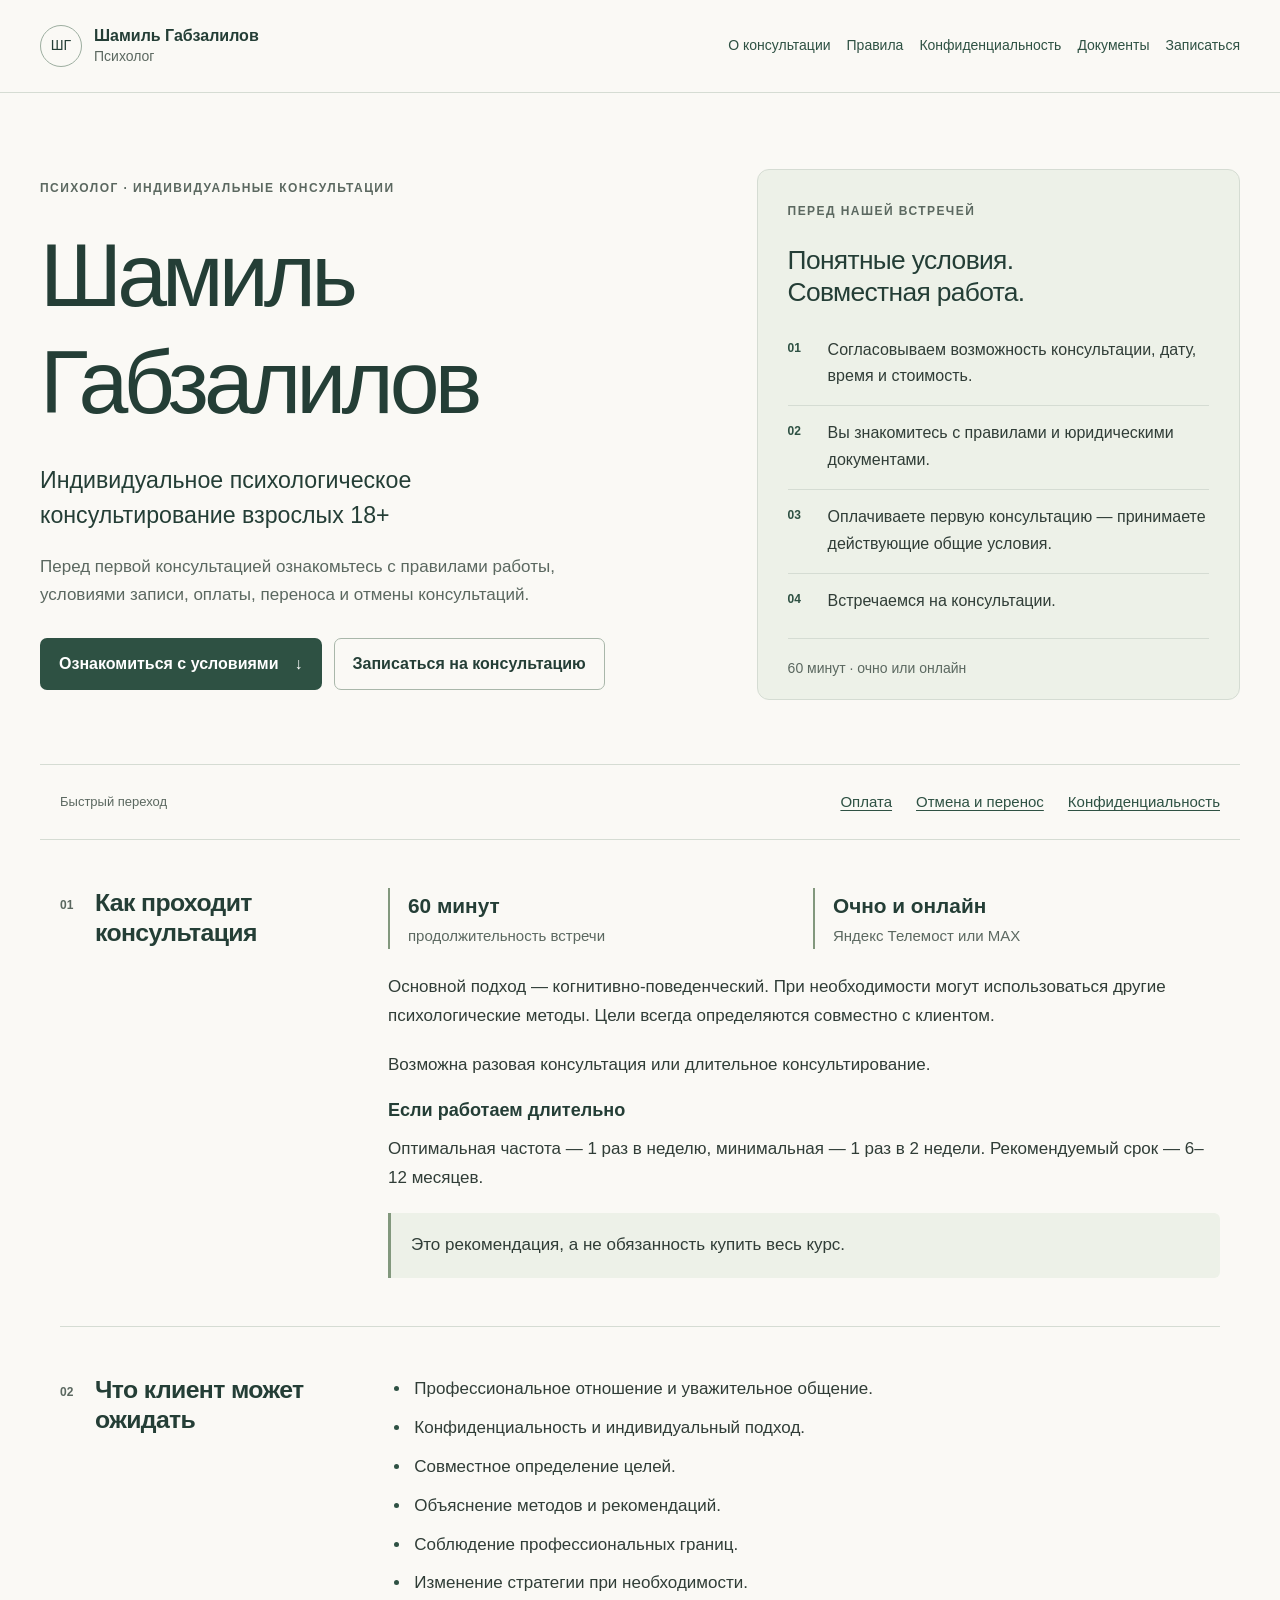
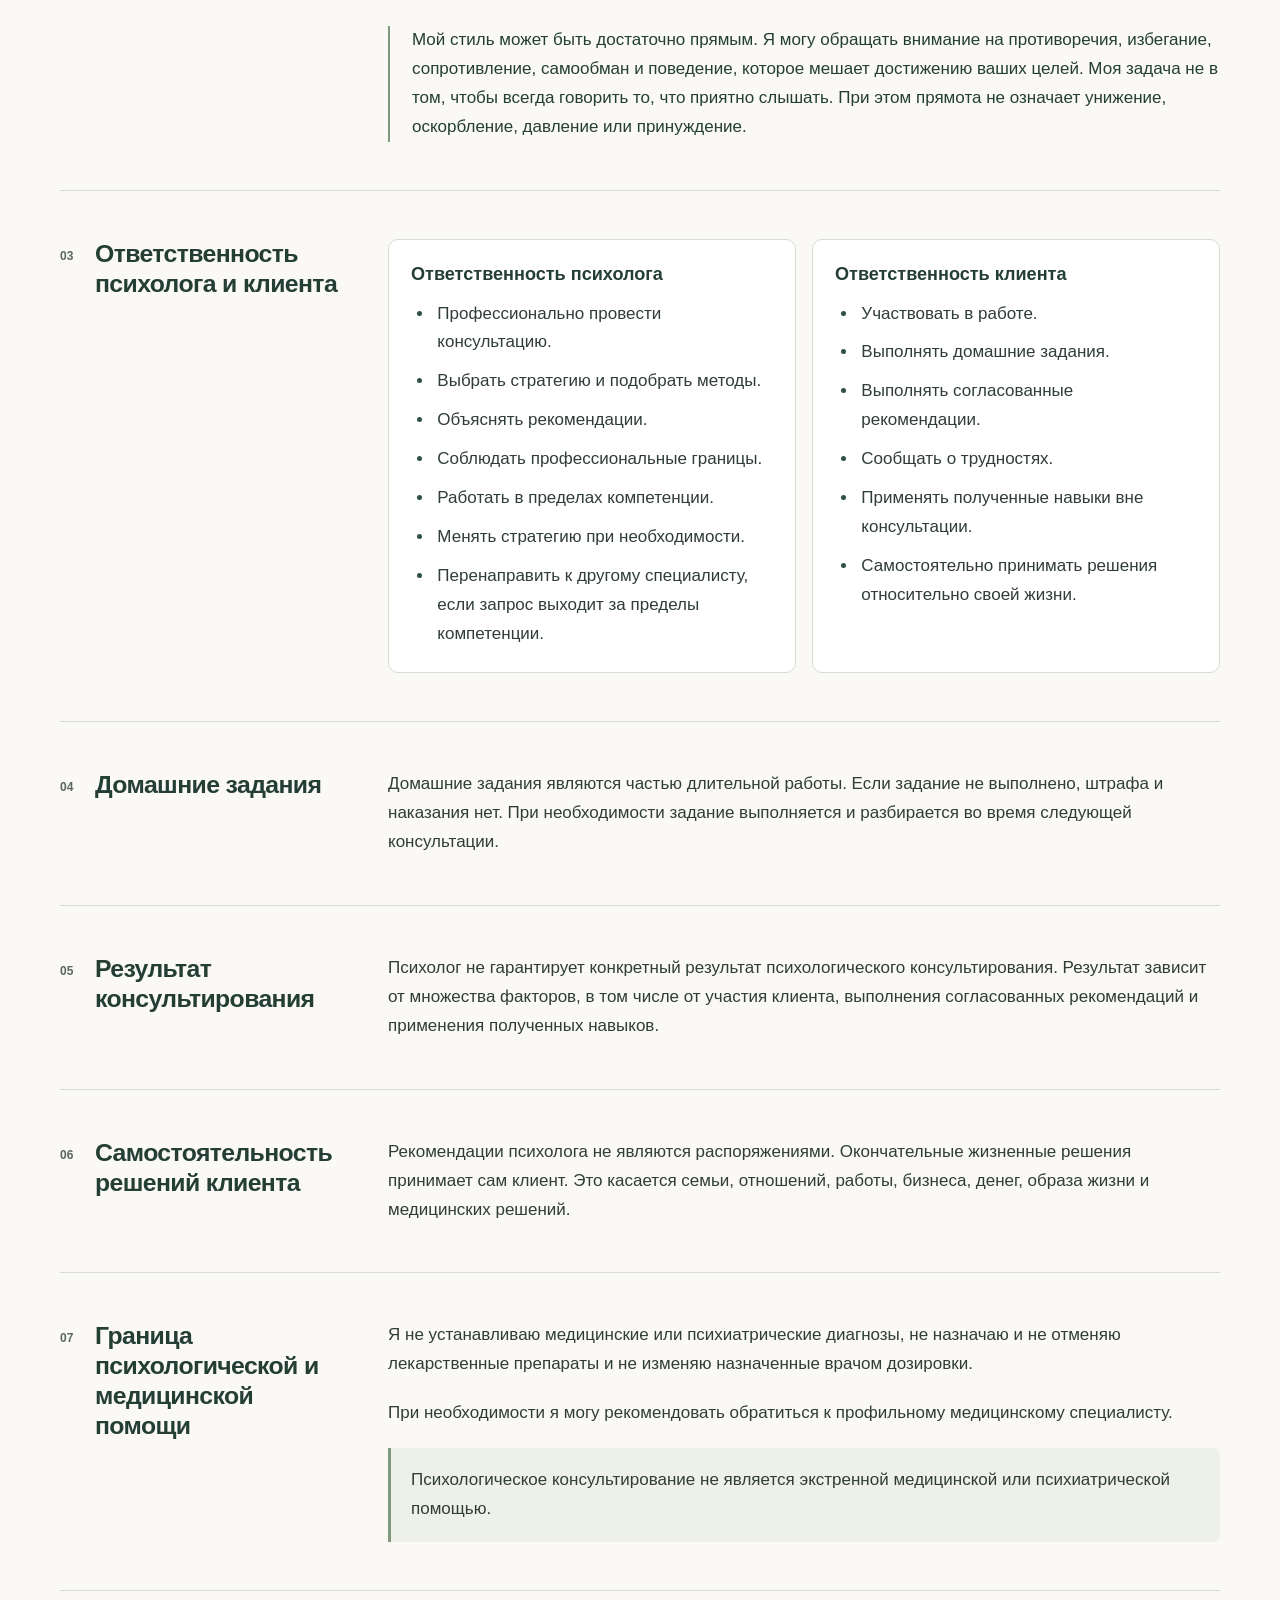
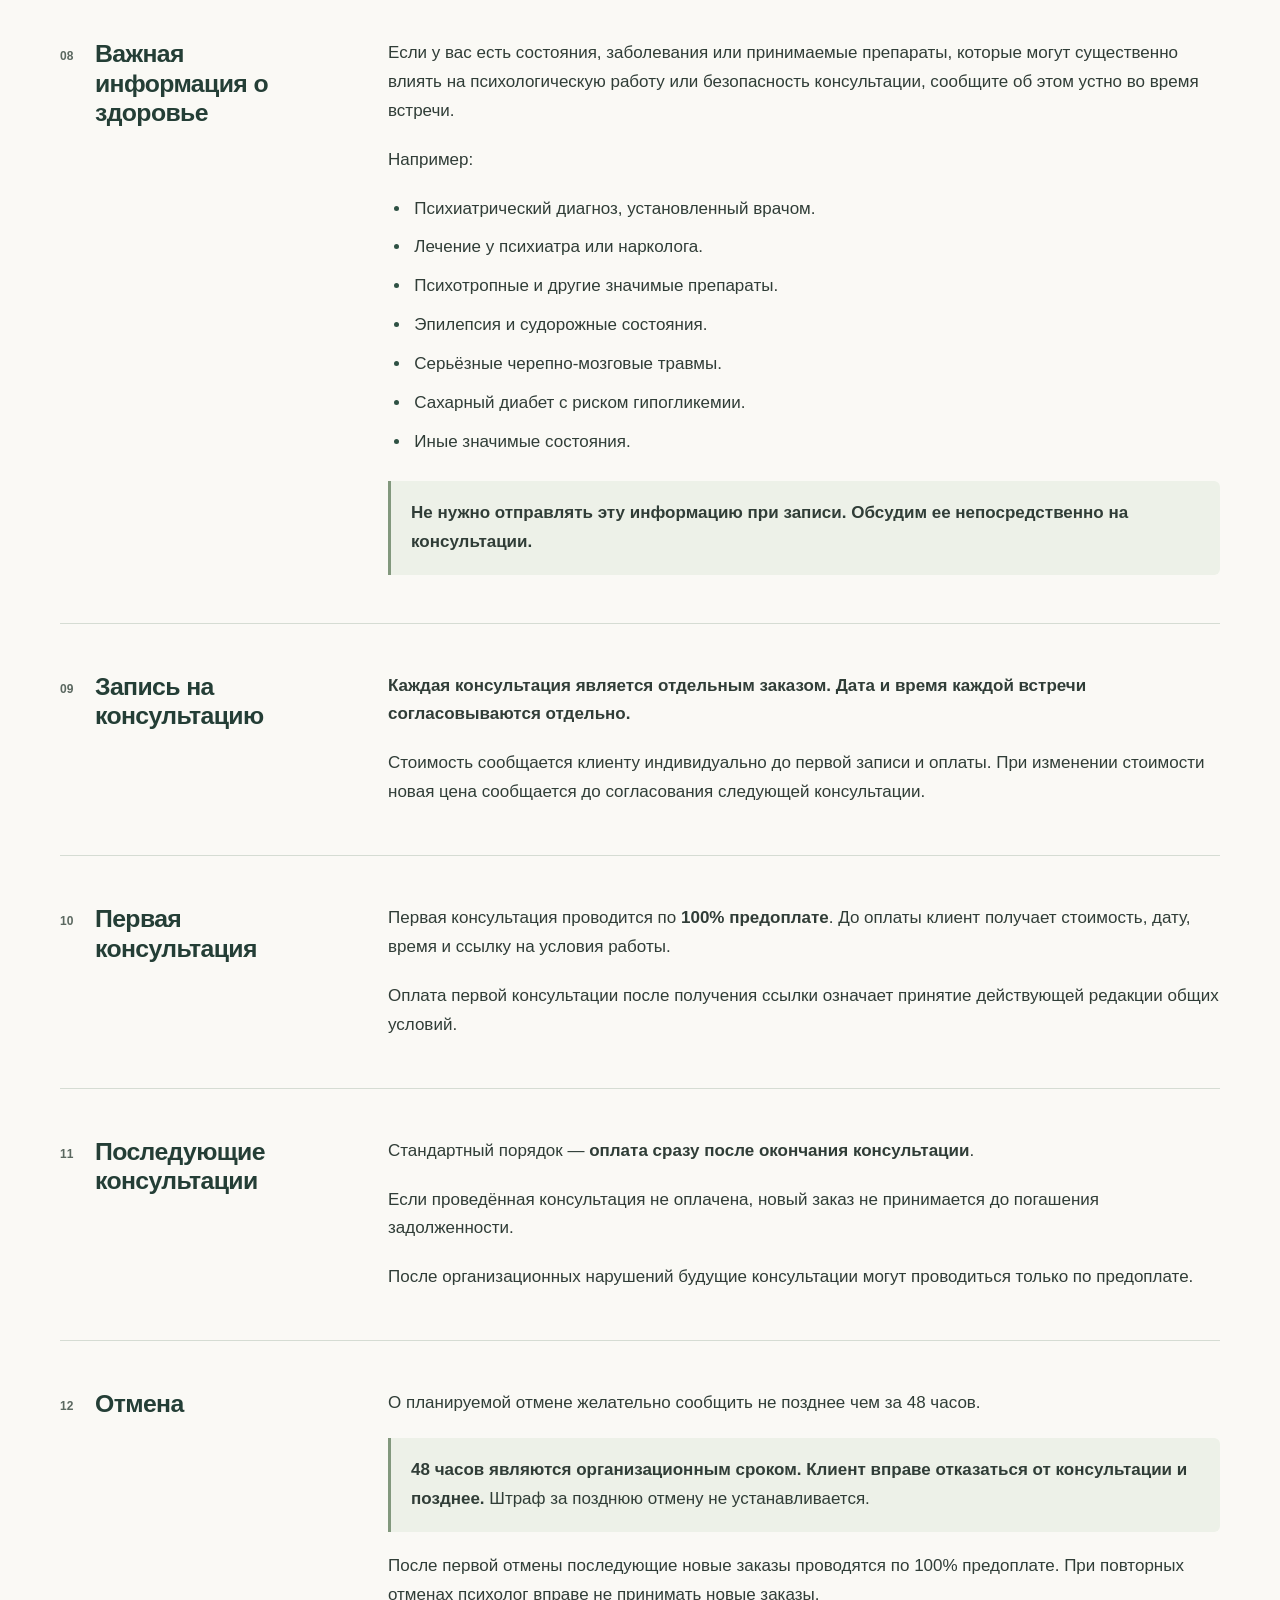
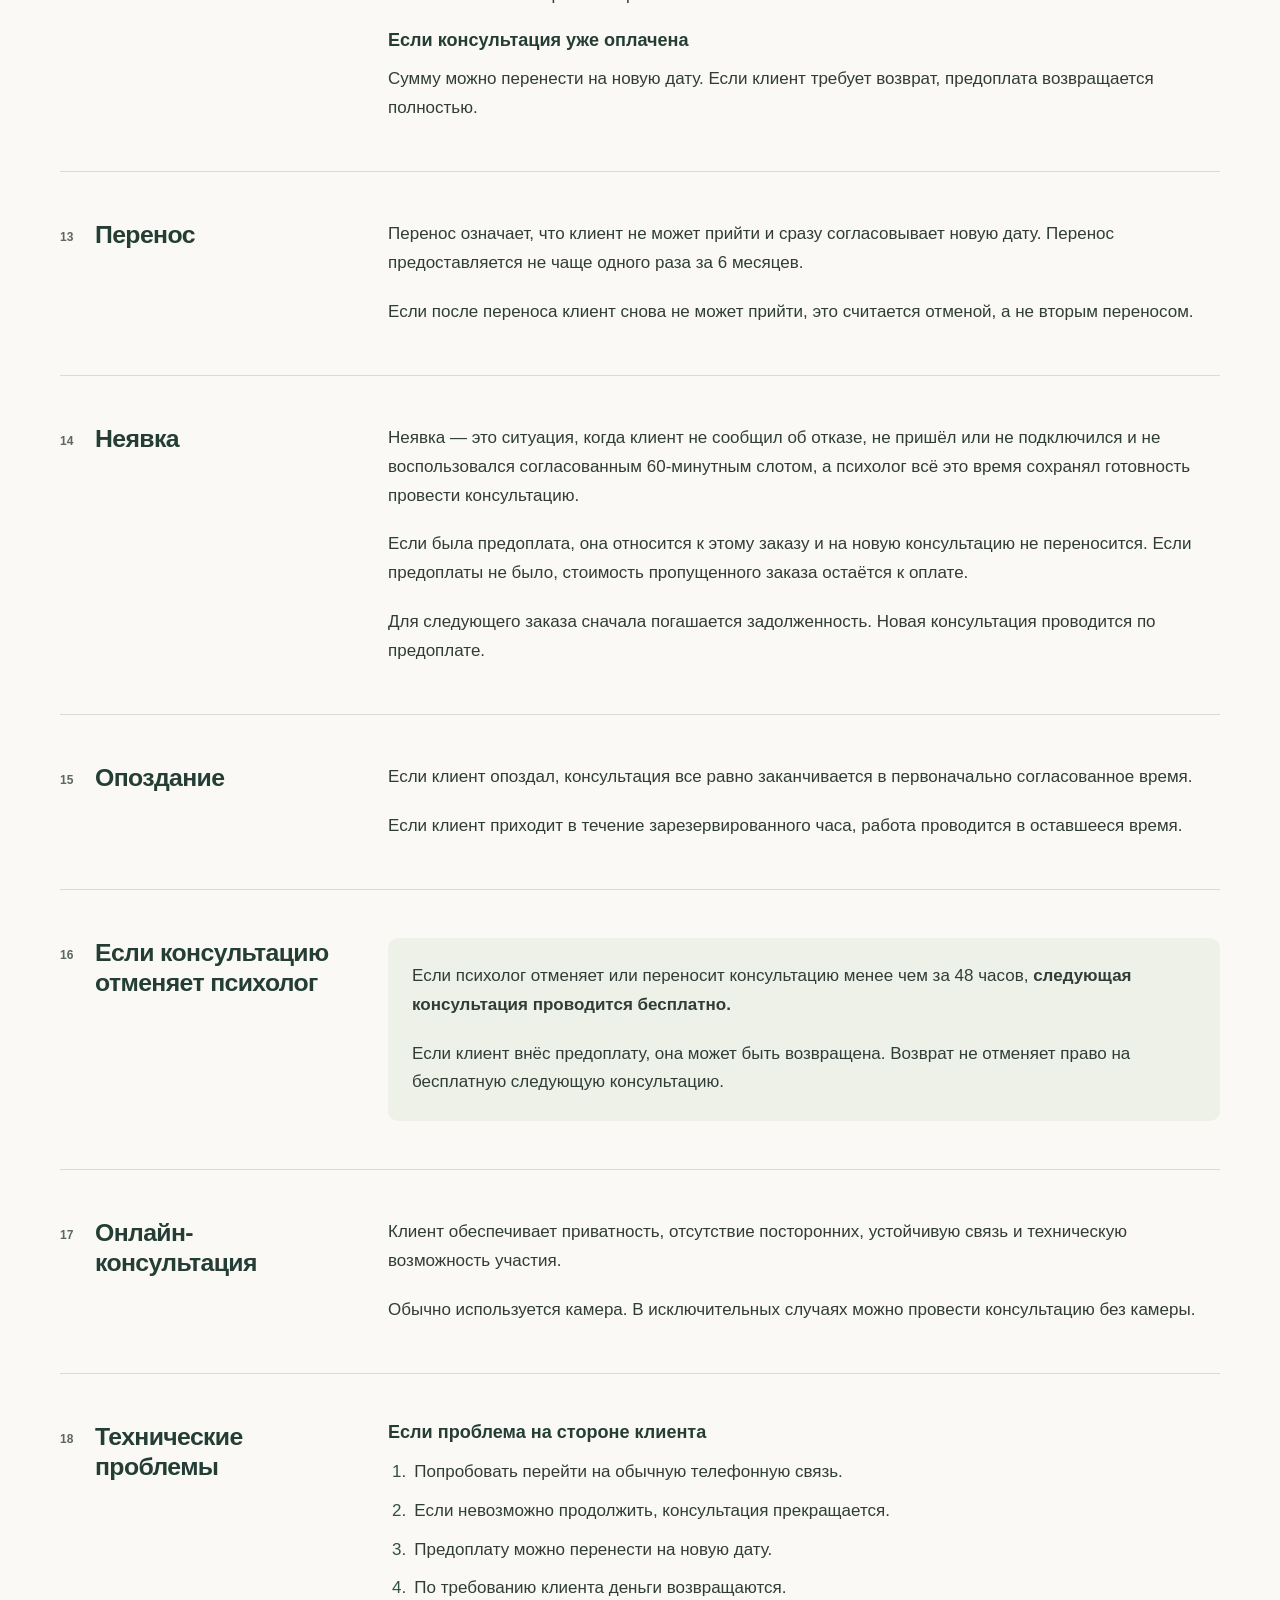
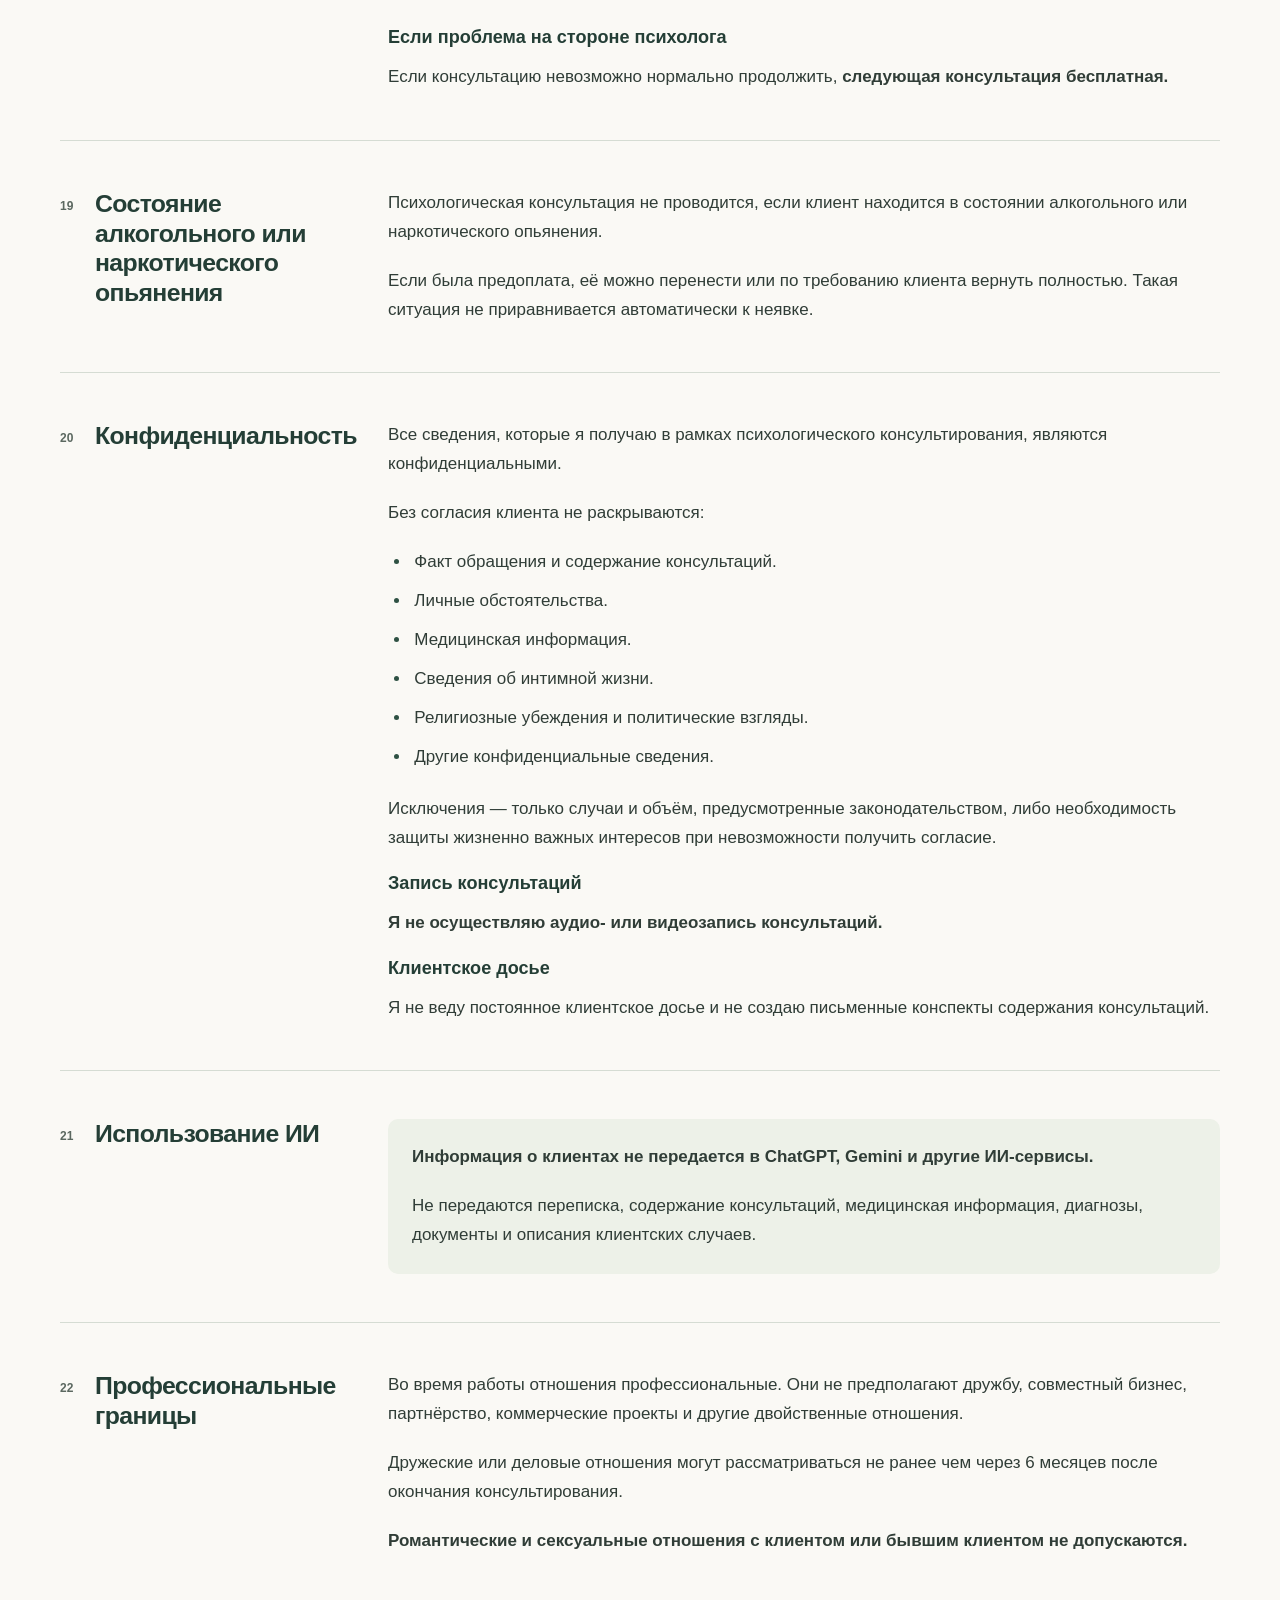
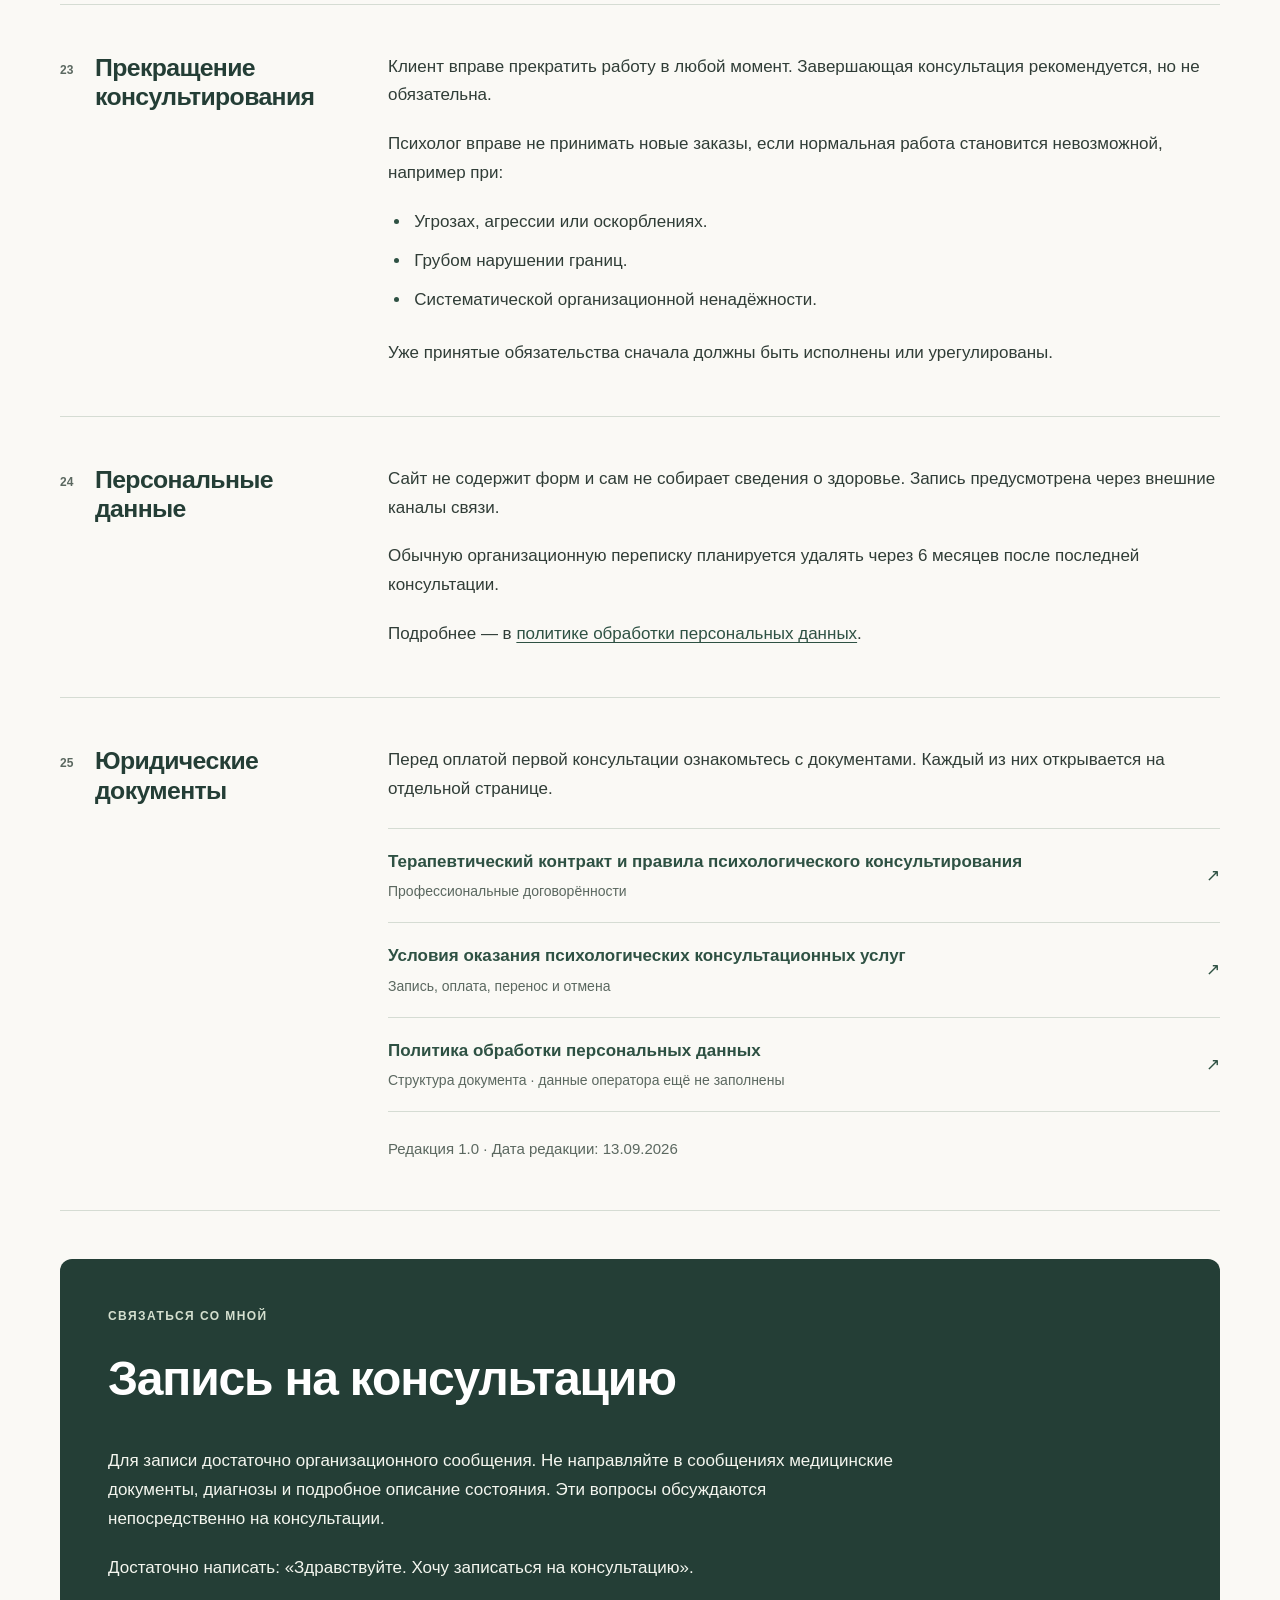
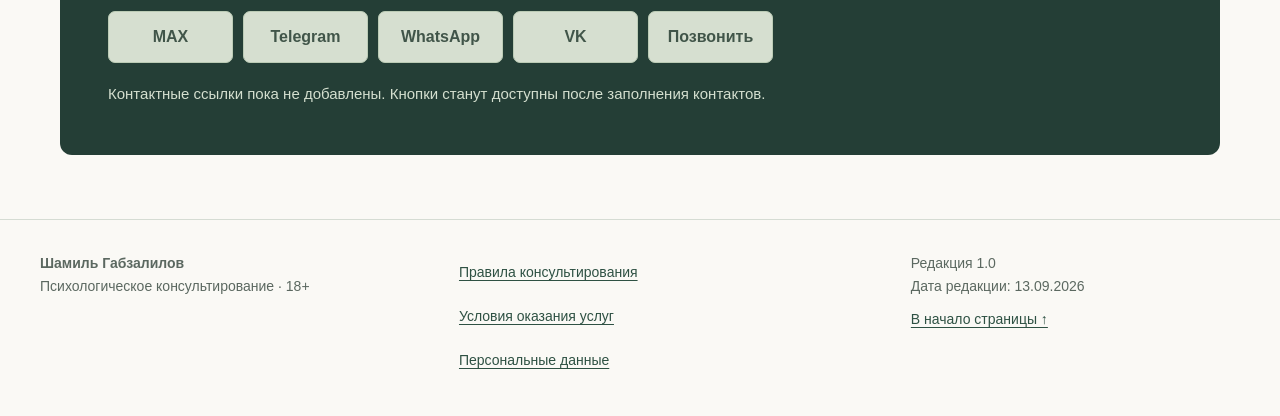
==== index.html @ 669e5a26 "feat: add complete responsive consultation page" ====
<!doctype html>
<html lang="ru">
<head>
  <meta charset="utf-8">
  <meta name="viewport" content="width=device-width, initial-scale=1">
  <meta name="referrer" content="no-referrer">
  <meta name="robots" content="noindex, nofollow">
  <meta http-equiv="Content-Security-Policy" content="default-src 'self'; script-src 'none'; style-src 'self'; img-src 'self' data:; font-src 'self'; connect-src 'none'; frame-src 'none'; object-src 'none'; base-uri 'self'; form-action 'none'">
  <meta name="description" content="Правила и условия индивидуального психологического консультирования взрослых 18+.">
  <title>Правила работы и консультации — Шамиль Габзалилов</title>
  <link rel="icon" href="data:,">
  <link rel="stylesheet" href="assets/css/styles.css">
</head>
<body>
<a class="skip-link" href="#main">Перейти к содержанию</a>
<header class="site-header">
  <div class="header-inner">
    <a class="brand" href="index.html"><span class="brand-mark" aria-hidden="true">ШГ</span><span>Шамиль Габзалилов<small>Психолог</small></span></a>
    <nav aria-label="Основная навигация"><a href="#about">О консультации</a><a href="#rules">Правила</a><a href="#privacy">Конфиденциальность</a><a href="#documents">Документы</a><a href="#contact">Записаться</a></nav>
  </div>
</header>
<main id="main">
<section class="hero" aria-labelledby="hero-title">
<div class="hero-copy"><p class="eyebrow">Психолог · индивидуальные консультации</p>
<h1 id="hero-title">Шамиль<br>Габзалилов</h1>
<p class="hero-subtitle">Индивидуальное психологическое консультирование взрослых 18+</p>
<p class="hero-intro">Перед первой консультацией ознакомьтесь с правилами работы, условиями записи, оплаты, переноса и отмены консультаций.</p>
<div class="actions"><a class="button primary" href="#rules">Ознакомиться с условиями <span aria-hidden="true">↓</span></a><a class="button secondary" href="#contact">Записаться на консультацию</a></div>
</div>
<aside class="before-meeting" aria-labelledby="before-meeting-title"><p class="eyebrow">Перед нашей встречей</p><h2 id="before-meeting-title">Понятные условия.<br>Совместная работа.</h2><ol class="steps"><li>Согласовываем возможность консультации, дату, время и стоимость.</li><li>Вы знакомитесь с правилами и юридическими документами.</li><li>Оплачиваете первую консультацию — принимаете действующие общие условия.</li><li>Встречаемся на консультации.</li></ol><p class="aside-foot">60 минут · очно или онлайн</p></aside>
</section>
<div class="reading-nav"><span>Быстрый переход</span><a href="#payment">Оплата</a><a href="#cancellation">Отмена и перенос</a><a href="#privacy">Конфиденциальность</a></div>
<div class="content-wrap"><section id="about" class="content-section " aria-labelledby="about-title">
<div class="section-heading"><span class="section-number" aria-hidden="true">01</span><h2 id="about-title">Как проходит консультация</h2></div>
<div class="section-body">
<div class="facts">
<div><span class="fact-value">60 минут</span><span>продолжительность встречи</span></div>
<div><span class="fact-value">Очно и онлайн</span><span>Яндекс Телемост или MAX</span></div>
</div><p>Основной подход — когнитивно-поведенческий. При необходимости могут использоваться другие психологические методы. Цели всегда определяются совместно с клиентом.</p><p>Возможна разовая консультация или длительное консультирование.</p><h3>Если работаем длительно</h3><p>Оптимальная частота — 1 раз в неделю, минимальная — 1 раз в 2 недели. Рекомендуемый срок — 6–12 месяцев.</p><p class="notice">Это рекомендация, а не обязанность купить весь курс.</p></div>
</section>
<section id="expectations" class="content-section " aria-labelledby="expectations-title">
<div class="section-heading"><span class="section-number" aria-hidden="true">02</span><h2 id="expectations-title">Что клиент может ожидать</h2></div>
<div class="section-body"><ul>
<li>Профессиональное отношение и уважительное общение.</li>
<li>Конфиденциальность и индивидуальный подход.</li>
<li>Совместное определение целей.</li>
<li>Объяснение методов и рекомендаций.</li>
<li>Соблюдение профессиональных границ.</li>
<li>Изменение стратегии при необходимости.</li>
</ul><blockquote><p>Мой стиль может быть достаточно прямым. Я могу обращать внимание на противоречия, избегание, сопротивление, самообман и поведение, которое мешает достижению ваших целей. Моя задача не в том, чтобы всегда говорить то, что приятно слышать. При этом прямота не означает унижение, оскорбление, давление или принуждение.</p></blockquote></div>
</section>
<section id="rules" class="content-section " aria-labelledby="rules-title">
<div class="section-heading"><span class="section-number" aria-hidden="true">03</span><h2 id="rules-title">Ответственность психолога и клиента</h2></div>
<div class="section-body"><div class="cards"><div class="card"><h3>Ответственность психолога</h3><ul>
<li>Профессионально провести консультацию.</li>
<li>Выбрать стратегию и подобрать методы.</li>
<li>Объяснять рекомендации.</li>
<li>Соблюдать профессиональные границы.</li>
<li>Работать в пределах компетенции.</li>
<li>Менять стратегию при необходимости.</li>
<li>Перенаправить к другому специалисту, если запрос выходит за пределы компетенции.</li>
</ul></div><div class="card"><h3>Ответственность клиента</h3><ul>
<li>Участвовать в работе.</li>
<li>Выполнять домашние задания.</li>
<li>Выполнять согласованные рекомендации.</li>
<li>Сообщать о трудностях.</li>
<li>Применять полученные навыки вне консультации.</li>
<li>Самостоятельно принимать решения относительно своей жизни.</li>
</ul></div></div></div>
</section>
<section id="homework" class="content-section " aria-labelledby="homework-title">
<div class="section-heading"><span class="section-number" aria-hidden="true">04</span><h2 id="homework-title">Домашние задания</h2></div>
<div class="section-body"><p>Домашние задания являются частью длительной работы. Если задание не выполнено, штрафа и наказания нет. При необходимости задание выполняется и разбирается во время следующей консультации.</p></div>
</section>
<section id="results" class="content-section " aria-labelledby="results-title">
<div class="section-heading"><span class="section-number" aria-hidden="true">05</span><h2 id="results-title">Результат консультирования</h2></div>
<div class="section-body"><p>Психолог не гарантирует конкретный результат психологического консультирования. Результат зависит от множества факторов, в том числе от участия клиента, выполнения согласованных рекомендаций и применения полученных навыков.</p></div>
</section>
<section id="decisions" class="content-section " aria-labelledby="decisions-title">
<div class="section-heading"><span class="section-number" aria-hidden="true">06</span><h2 id="decisions-title">Самостоятельность решений клиента</h2></div>
<div class="section-body"><p>Рекомендации психолога не являются распоряжениями. Окончательные жизненные решения принимает сам клиент. Это касается семьи, отношений, работы, бизнеса, денег, образа жизни и медицинских решений.</p></div>
</section>
<section id="medical-boundary" class="content-section " aria-labelledby="medical-boundary-title">
<div class="section-heading"><span class="section-number" aria-hidden="true">07</span><h2 id="medical-boundary-title">Граница психологической и медицинской помощи</h2></div>
<div class="section-body"><p>Я не устанавливаю медицинские или психиатрические диагнозы, не назначаю и не отменяю лекарственные препараты и не изменяю назначенные врачом дозировки.</p><p>При необходимости я могу рекомендовать обратиться к профильному медицинскому специалисту.</p><p class="notice">Психологическое консультирование не является экстренной медицинской или психиатрической помощью.</p></div>
</section>
<section id="health" class="content-section " aria-labelledby="health-title">
<div class="section-heading"><span class="section-number" aria-hidden="true">08</span><h2 id="health-title">Важная информация о здоровье</h2></div>
<div class="section-body"><p>Если у вас есть состояния, заболевания или принимаемые препараты, которые могут существенно влиять на психологическую работу или безопасность консультации, сообщите об этом устно во время встречи.</p><p>Например:</p><ul>
<li>Психиатрический диагноз, установленный врачом.</li>
<li>Лечение у психиатра или нарколога.</li>
<li>Психотропные и другие значимые препараты.</li>
<li>Эпилепсия и судорожные состояния.</li>
<li>Серьёзные черепно-мозговые травмы.</li>
<li>Сахарный диабет с риском гипогликемии.</li>
<li>Иные значимые состояния.</li>
</ul><p class="notice"><strong>Не нужно отправлять эту информацию при записи. Обсудим ее непосредственно на консультации.</strong></p></div>
</section>
<section id="booking" class="content-section " aria-labelledby="booking-title">
<div class="section-heading"><span class="section-number" aria-hidden="true">09</span><h2 id="booking-title">Запись на консультацию</h2></div>
<div class="section-body"><p><strong>Каждая консультация является отдельным заказом. Дата и время каждой встречи согласовываются отдельно.</strong></p><p>Стоимость сообщается клиенту индивидуально до первой записи и оплаты. При изменении стоимости новая цена сообщается до согласования следующей консультации.</p></div>
</section>
<section id="payment" class="content-section " aria-labelledby="payment-title">
<div class="section-heading"><span class="section-number" aria-hidden="true">10</span><h2 id="payment-title">Первая консультация</h2></div>
<div class="section-body"><p>Первая консультация проводится по <strong>100% предоплате</strong>. До оплаты клиент получает стоимость, дату, время и ссылку на условия работы.</p><p>Оплата первой консультации после получения ссылки означает принятие действующей редакции общих условий.</p></div>
</section>
<section id="next-consultations" class="content-section " aria-labelledby="next-consultations-title">
<div class="section-heading"><span class="section-number" aria-hidden="true">11</span><h2 id="next-consultations-title">Последующие консультации</h2></div>
<div class="section-body"><p>Стандартный порядок — <strong>оплата сразу после окончания консультации</strong>.</p><p>Если проведённая консультация не оплачена, новый заказ не принимается до погашения задолженности.</p><p>После организационных нарушений будущие консультации могут проводиться только по предоплате.</p></div>
</section>
<section id="cancellation" class="content-section " aria-labelledby="cancellation-title">
<div class="section-heading"><span class="section-number" aria-hidden="true">12</span><h2 id="cancellation-title">Отмена</h2></div>
<div class="section-body"><p>О планируемой отмене желательно сообщить не позднее чем за 48 часов.</p><p class="notice"><strong>48 часов являются организационным сроком. Клиент вправе отказаться от консультации и позднее.</strong> Штраф за позднюю отмену не устанавливается.</p><p>После первой отмены последующие новые заказы проводятся по 100% предоплате. При повторных отменах психолог вправе не принимать новые заказы.</p><h3>Если консультация уже оплачена</h3><p>Сумму можно перенести на новую дату. Если клиент требует возврат, предоплата возвращается полностью.</p></div>
</section>
<section id="rescheduling" class="content-section " aria-labelledby="rescheduling-title">
<div class="section-heading"><span class="section-number" aria-hidden="true">13</span><h2 id="rescheduling-title">Перенос</h2></div>
<div class="section-body"><p>Перенос означает, что клиент не может прийти и сразу согласовывает новую дату. Перенос предоставляется не чаще одного раза за 6 месяцев.</p><p>Если после переноса клиент снова не может прийти, это считается отменой, а не вторым переносом.</p></div>
</section>
<section id="no-show" class="content-section " aria-labelledby="no-show-title">
<div class="section-heading"><span class="section-number" aria-hidden="true">14</span><h2 id="no-show-title">Неявка</h2></div>
<div class="section-body"><p>Неявка — это ситуация, когда клиент не сообщил об отказе, не пришёл или не подключился и не воспользовался согласованным 60-минутным слотом, а психолог всё это время сохранял готовность провести консультацию.</p><p>Если была предоплата, она относится к этому заказу и на новую консультацию не переносится. Если предоплаты не было, стоимость пропущенного заказа остаётся к оплате.</p><p>Для следующего заказа сначала погашается задолженность. Новая консультация проводится по предоплате.</p></div>
</section>
<section id="lateness" class="content-section " aria-labelledby="lateness-title">
<div class="section-heading"><span class="section-number" aria-hidden="true">15</span><h2 id="lateness-title">Опоздание</h2></div>
<div class="section-body"><p>Если клиент опоздал, консультация все равно заканчивается в первоначально согласованное время.</p><p>Если клиент приходит в течение зарезервированного часа, работа проводится в оставшееся время.</p></div>
</section>
<section id="psychologist-cancellation" class="content-section highlight" aria-labelledby="psychologist-cancellation-title">
<div class="section-heading"><span class="section-number" aria-hidden="true">16</span><h2 id="psychologist-cancellation-title">Если консультацию отменяет психолог</h2></div>
<div class="section-body"><p>Если психолог отменяет или переносит консультацию менее чем за 48 часов, <strong>следующая консультация проводится бесплатно.</strong></p><p>Если клиент внёс предоплату, она может быть возвращена. Возврат не отменяет право на бесплатную следующую консультацию.</p></div>
</section>
<section id="online" class="content-section " aria-labelledby="online-title">
<div class="section-heading"><span class="section-number" aria-hidden="true">17</span><h2 id="online-title">Онлайн-консультация</h2></div>
<div class="section-body"><p>Клиент обеспечивает приватность, отсутствие посторонних, устойчивую связь и техническую возможность участия.</p><p>Обычно используется камера. В исключительных случаях можно провести консультацию без камеры.</p></div>
</section>
<section id="technical" class="content-section " aria-labelledby="technical-title">
<div class="section-heading"><span class="section-number" aria-hidden="true">18</span><h2 id="technical-title">Технические проблемы</h2></div>
<div class="section-body"><h3>Если проблема на стороне клиента</h3><ol><li>Попробовать перейти на обычную телефонную связь.</li><li>Если невозможно продолжить, консультация прекращается.</li><li>Предоплату можно перенести на новую дату.</li><li>По требованию клиента деньги возвращаются.</li></ol><h3>Если проблема на стороне психолога</h3><p>Если консультацию невозможно нормально продолжить, <strong>следующая консультация бесплатная.</strong></p></div>
</section>
<section id="intoxication" class="content-section " aria-labelledby="intoxication-title">
<div class="section-heading"><span class="section-number" aria-hidden="true">19</span><h2 id="intoxication-title">Состояние алкогольного или наркотического опьянения</h2></div>
<div class="section-body"><p>Психологическая консультация не проводится, если клиент находится в состоянии алкогольного или наркотического опьянения.</p><p>Если была предоплата, её можно перенести или по требованию клиента вернуть полностью. Такая ситуация не приравнивается автоматически к неявке.</p></div>
</section>
<section id="privacy" class="content-section " aria-labelledby="privacy-title">
<div class="section-heading"><span class="section-number" aria-hidden="true">20</span><h2 id="privacy-title">Конфиденциальность</h2></div>
<div class="section-body"><p>Все сведения, которые я получаю в рамках психологического консультирования, являются конфиденциальными.</p><p>Без согласия клиента не раскрываются:</p><ul>
<li>Факт обращения и содержание консультаций.</li>
<li>Личные обстоятельства.</li>
<li>Медицинская информация.</li>
<li>Сведения об интимной жизни.</li>
<li>Религиозные убеждения и политические взгляды.</li>
<li>Другие конфиденциальные сведения.</li>
</ul><p>Исключения — только случаи и объём, предусмотренные законодательством, либо необходимость защиты жизненно важных интересов при невозможности получить согласие.</p><h3>Запись консультаций</h3><p><strong>Я не осуществляю аудио- или видеозапись консультаций.</strong></p><h3>Клиентское досье</h3><p>Я не веду постоянное клиентское досье и не создаю письменные конспекты содержания консультаций.</p></div>
</section>
<section id="ai" class="content-section highlight" aria-labelledby="ai-title">
<div class="section-heading"><span class="section-number" aria-hidden="true">21</span><h2 id="ai-title">Использование ИИ</h2></div>
<div class="section-body"><p><strong>Информация о клиентах не передается в ChatGPT, Gemini и другие ИИ-сервисы.</strong></p><p>Не передаются переписка, содержание консультаций, медицинская информация, диагнозы, документы и описания клиентских случаев.</p></div>
</section>
<section id="boundaries" class="content-section " aria-labelledby="boundaries-title">
<div class="section-heading"><span class="section-number" aria-hidden="true">22</span><h2 id="boundaries-title">Профессиональные границы</h2></div>
<div class="section-body"><p>Во время работы отношения профессиональные. Они не предполагают дружбу, совместный бизнес, партнёрство, коммерческие проекты и другие двойственные отношения.</p><p>Дружеские или деловые отношения могут рассматриваться не ранее чем через 6 месяцев после окончания консультирования.</p><p><strong>Романтические и сексуальные отношения с клиентом или бывшим клиентом не допускаются.</strong></p></div>
</section>
<section id="ending" class="content-section " aria-labelledby="ending-title">
<div class="section-heading"><span class="section-number" aria-hidden="true">23</span><h2 id="ending-title">Прекращение консультирования</h2></div>
<div class="section-body"><p>Клиент вправе прекратить работу в любой момент. Завершающая консультация рекомендуется, но не обязательна.</p><p>Психолог вправе не принимать новые заказы, если нормальная работа становится невозможной, например при:</p><ul>
<li>Угрозах, агрессии или оскорблениях.</li>
<li>Грубом нарушении границ.</li>
<li>Систематической организационной ненадёжности.</li>
</ul><p>Уже принятые обязательства сначала должны быть исполнены или урегулированы.</p></div>
</section>
<section id="personal-data" class="content-section " aria-labelledby="personal-data-title">
<div class="section-heading"><span class="section-number" aria-hidden="true">24</span><h2 id="personal-data-title">Персональные данные</h2></div>
<div class="section-body"><p>Сайт не содержит форм и сам не собирает сведения о здоровье. Запись предусмотрена через внешние каналы связи.</p><p>Обычную организационную переписку планируется удалять через 6 месяцев после последней консультации.</p><p>Подробнее — в <a href="legal/privacy.html">политике обработки персональных данных</a>.</p></div>
</section><section id="documents" class="content-section" aria-labelledby="documents-title"><div class="section-heading"><span class="section-number" aria-hidden="true">25</span><h2 id="documents-title">Юридические документы</h2></div><div class="section-body"><p>Перед оплатой первой консультации ознакомьтесь с документами. Каждый из них открывается на отдельной странице.</p><div class="document-links"><a href="legal/therapy-contract.html"><span>Терапевтический контракт и правила психологического консультирования<small>Профессиональные договорённости</small></span><span aria-hidden="true">↗</span></a><a href="legal/terms.html"><span>Условия оказания психологических консультационных услуг<small>Запись, оплата, перенос и отмена</small></span><span aria-hidden="true">↗</span></a><a href="legal/privacy.html"><span>Политика обработки персональных данных<small>Структура документа · данные оператора ещё не заполнены</small></span><span aria-hidden="true">↗</span></a></div><p class="muted">Редакция 1.0 · Дата редакции: 13.09.2026</p></div></section></div><section id="contact" class="contact-section" aria-labelledby="contact-title"><p class="eyebrow">Связаться со мной</p><h2 id="contact-title">Запись на консультацию</h2><p class="contact-warning"><strong>Для записи достаточно организационного сообщения. Не направляйте в сообщениях медицинские документы, диагнозы и подробное описание состояния. Эти вопросы обсуждаются непосредственно на консультации.</strong></p><p>Достаточно написать: «Здравствуйте. Хочу записаться на консультацию».</p>
<!-- CONTACT_CONFIGURATION — единственное место для контактных значений.
TODO_MAX_URL
TODO_TELEGRAM_URL
TODO_WHATSAPP_URL
TODO_VK_URL
TODO_PHONE
Пока данные не предоставлены, кнопки ниже disabled и ссылок нет.
При получении контактов замените соответствующую кнопку ссылкой a с классом button contact-button.
Для телефона используйте href="tel:..." с подтверждённым номером.
Для ссылки в новой вкладке добавьте target="_blank" rel="noopener noreferrer".
Удалите каждый заполненный маркер из комментария. Обновите пояснение доступности каналов.
-->
<div class="contact-buttons"><button class="button contact-button" type="button" disabled>MAX</button><button class="button contact-button" type="button" disabled>Telegram</button><button class="button contact-button" type="button" disabled>WhatsApp</button><button class="button contact-button" type="button" disabled>VK</button><button class="button contact-button" type="button" disabled>Позвонить</button></div><p class="contact-status">Контактные ссылки пока не добавлены. Кнопки станут доступны после заполнения контактов.</p></section></main>
<footer class="site-footer"><div class="footer-inner"><p><strong>Шамиль Габзалилов</strong><br>Психологическое консультирование · 18+</p><p><a href="legal/therapy-contract.html">Правила консультирования</a><br><a href="legal/terms.html">Условия оказания услуг</a><br><a href="legal/privacy.html">Персональные данные</a></p><p>Редакция 1.0<br>Дата редакции: 13.09.2026<br><a href="#main">В начало страницы ↑</a></p></div></footer>
</body>
</html>
---- assets/css/styles.css ----
:root {
  color-scheme: light;
  --paper: #faf9f5;
  --surface: #ffffff;
  --ink: #243e36;
  --text: #303d37;
  --muted: #5b6860;
  --line: #d5dcd3;
  --tint: #edf1e8;
  --accent: #2e5143;
  --focus: #975021;
}
* { box-sizing: border-box; }
html { scroll-padding-top: 24px; }
body { margin: 0; background: var(--paper); color: var(--text); font-family: -apple-system, BlinkMacSystemFont, "Segoe UI", Arial, sans-serif; font-size: 17px; line-height: 1.7; overflow-wrap: break-word; }
a { color: var(--accent); text-underline-offset: .2em; text-decoration-thickness: 1px; }
a:hover { text-decoration-thickness: 2px; }
a:focus-visible, button:focus-visible { outline: 3px solid var(--focus); outline-offset: 5px; border-radius: 3px; }
h1, h2, h3, p { margin-top: 0; }
h1, h2, h3 { color: var(--ink); line-height: 1.2; }
h1 { font-size: clamp(2.65rem, 7vw, 5.6rem); font-weight: 500; letter-spacing: -.055em; }
h2 { font-size: clamp(1.5rem, 3vw, 2rem); font-weight: 550; letter-spacing: -.025em; }
h3 { font-size: 1.13rem; font-weight: 650; margin-bottom: 14px; }
p { margin-bottom: 20px; }
ul, ol { padding-left: 1.35em; margin: 0 0 24px; }
li { padding-left: .2em; margin-bottom: 10px; }
li::marker { color: var(--accent); }
strong { font-weight: 650; }
.skip-link { position: absolute; top: -100px; left: 16px; z-index: 10; padding: 12px 18px; background: var(--surface); color: var(--ink); }
.skip-link:focus { top: 12px; }
.site-header { border-bottom: 1px solid var(--line); }
.header-inner, .footer-inner { max-width: 1240px; margin: auto; padding: 20px; }
.brand { display: flex; align-items: center; gap: 12px; text-decoration: none; color: var(--ink); font-size: 16px; font-weight: 600; line-height: 1.4; width: fit-content; min-height: 48px; }
.brand small { display: block; font-size: 14px; font-weight: 400; color: var(--muted); }
.brand-mark { width: 42px; height: 42px; border: 1px solid #9daea0; border-radius: 50%; display: grid; place-items: center; font-size: 14px; font-weight: 500; flex: 0 0 auto; }
nav { display: flex; flex-wrap: wrap; gap: 0 20px; margin-top: 14px; }
nav a { display: inline-flex; align-items: center; min-height: 44px; font-size: 15px; text-decoration: none; }
nav a:hover { text-decoration: underline; }
.hero { max-width: 1240px; margin: auto; padding: 48px 20px 40px; }
.eyebrow { text-transform: uppercase; font-size: 12px; line-height: 1.6; font-weight: 650; letter-spacing: .12em; color: var(--muted); margin-bottom: 24px; }
.hero h1 { margin-bottom: 26px; }
.hero-subtitle { max-width: 500px; font-size: clamp(1.15rem, 2.2vw, 1.45rem); color: var(--ink); line-height: 1.5; }
.hero-intro { color: var(--muted); max-width: 550px; }
.actions { display: flex; flex-wrap: wrap; gap: 12px; margin: 28px 0 36px; }
.button { min-height: 50px; padding: 13px 18px; display: inline-flex; gap: 16px; justify-content: center; align-items: center; border: 1px solid transparent; border-radius: 7px; text-decoration: none; font: inherit; font-size: 16px; font-weight: 550; line-height: 1.5; text-align: center; }
.actions .button { width: 100%; }
.primary { color: #fff; background: var(--accent); }
.primary:hover { background: #223e33; }
.secondary { border-color: #a9b7aa; color: var(--ink); background: transparent; }
.secondary:hover { background: var(--tint); }
.before-meeting { border-radius: 12px; background: var(--tint); border: 1px solid var(--line); padding: 28px 24px 0; }
.before-meeting h2 { font-size: 1.65rem; margin-bottom: 28px; font-weight: 500; }
.steps { list-style: none; padding-left: 0; counter-reset: steps; }
.steps li { counter-increment: steps; position: relative; padding: 0 0 16px 40px; margin-bottom: 14px; border-bottom: 1px solid var(--line); font-size: 16px; line-height: 1.65; }
.steps li:last-child { border: 0; padding-bottom: 0; }
.steps li::before { content: counter(steps, decimal-leading-zero); position: absolute; left: 0; top: 2px; font-size: 12px; font-weight: 650; color: var(--accent); }
.aside-foot { border-top: 1px solid var(--line); padding: 18px 0; margin: 0; color: var(--muted); font-size: 14px; }
.reading-nav { max-width: 1200px; margin: 0 20px; border-block: 1px solid var(--line); display: flex; flex-wrap: wrap; align-items: center; gap: 0 24px; padding: 15px 0; }
.reading-nav span { font-size: 13px; color: var(--muted); width: 100%; }
.reading-nav a { display: inline-flex; align-items: center; min-height: 44px; font-size: 15px; }
.content-wrap { max-width: 1200px; margin: auto; padding: 0 20px; }
.content-section { padding: 38px 0; border-bottom: 1px solid var(--line); }
.section-heading { display: flex; align-items: baseline; gap: 15px; margin-bottom: 18px; }
.section-heading h2 { margin-bottom: 0; }
.section-number { color: var(--muted); font-size: 12px; font-weight: 600; min-width: 20px; }
.section-body > :last-child { margin-bottom: 0; }
.facts { display: grid; gap: 18px; margin-bottom: 24px; }
.facts > div { border-left: 2px solid #82987d; padding-left: 18px; }
.facts span { display: block; }
.facts span:last-child { color: var(--muted); font-size: 15px; }
.fact-value { color: var(--ink); font-size: 1.3rem; font-weight: 550; }
.notice { background: var(--tint); border-left: 3px solid #82987d; padding: 18px 20px; border-radius: 0 6px 6px 0; }
blockquote { margin: 28px 0 0; padding-left: 22px; border-left: 2px solid #82987d; color: var(--ink); }
blockquote p:last-child { margin-bottom: 0; }
.cards { display: grid; gap: 16px; }
.card { padding: 24px 22px; background: var(--surface); border: 1px solid var(--line); border-radius: 10px; min-width: 0; }
.card ul { margin-bottom: 0; }
.card li:last-child { margin-bottom: 0; }
.highlight .section-body { background: var(--tint); border-radius: 10px; padding: 24px; }
.document-links { border-top: 1px solid var(--line); margin: 24px 0; }
.document-links > a { display: flex; align-items: center; justify-content: space-between; gap: 16px; padding: 20px 0; border-bottom: 1px solid var(--line); text-decoration: none; font-weight: 550; line-height: 1.5; }
.document-links a:hover { text-decoration: underline; }
.document-links small { display: block; margin-top: 7px; font-size: 14px; font-weight: 400; color: var(--muted); }
.muted { color: var(--muted); font-size: 15px; }
.contact-section { max-width: 1160px; margin: 32px 20px 48px; padding: 32px 24px; border-radius: 12px; background: var(--ink); color: #f4f6ef; }
.contact-section h2 { color: #fff; font-size: clamp(1.9rem, 4vw, 3rem); }
.contact-section .eyebrow, .contact-status { color: #d4dfcf; }
.contact-warning { max-width: 800px; }
.contact-warning strong { font-weight: 500; }
.contact-buttons { display: flex; flex-wrap: wrap; gap: 10px; margin: 28px 0 18px; }
.contact-button { color: var(--ink); background: #e9eee3; min-width: 125px; flex-grow: 1; }
.contact-button:disabled { cursor: not-allowed; color: #415549; background: #d6dfd0; border-color: #bbcbb5; opacity: 1; }
.contact-status { font-size: 15px; margin-bottom: 0; }
.site-footer { border-top: 1px solid var(--line); }
.footer-inner { display: grid; gap: 24px; color: var(--muted); font-size: 14px; padding-block: 32px; }
.footer-inner p { margin-bottom: 0; }
.footer-inner a { display: inline-block; padding-block: 9px; min-height: 44px; }
.legal-document { max-width: 960px; margin: auto; padding: 36px 20px 64px; }
.legal-heading { margin-bottom: 36px; }
.legal-heading h1 { font-size: clamp(2rem, 4.5vw, 3.4rem); line-height: 1.16; letter-spacing: -.035em; margin-bottom: 24px; }
.back-link { display: inline-flex; align-items: center; min-height: 44px; margin-bottom: 28px; }
.version { color: var(--muted); font-size: 15px; }
.legal-document .section-heading { margin-bottom: 24px; }
.legal-document .content-section { display: block; }
.error-page { max-width: 800px; margin: auto; padding: 80px 20px 100px; }
.error-page h1 { font-size: clamp(2.3rem, 6vw, 4rem); }
@media (min-width: 600px) {
  .actions .button { width: auto; }
  .facts { grid-template-columns: 1fr 1fr; }
  .cards { grid-template-columns: 1fr 1fr; }
  .contact-button { flex-grow: 0; }
  .footer-inner { grid-template-columns: 1fr 1fr; }
}
@media (min-width: 900px) {
  .header-inner { display: flex; align-items: center; justify-content: space-between; gap: 24px; padding-block: 22px; }
  nav { margin: 0; gap: 16px; }
  nav a { font-size: 14px; }
  .hero { display: grid; grid-template-columns: 1.35fr 1fr; gap: 64px; align-items: center; padding-block: 76px 64px; }
  .actions { margin-bottom: 0; }
  .before-meeting { padding: 32px 30px 0; }
  .reading-nav { margin-inline: auto; padding-inline: 20px; }
  .reading-nav span { width: auto; margin-right: auto; }
  .content-section { display: grid; grid-template-columns: 280px minmax(0, 1fr); gap: 48px; padding-block: 48px; }
  .section-heading { align-items: start; margin-bottom: 0; }
  .section-number { padding-top: 7px; }
  .section-heading h2 { font-size: 1.55rem; }
  .contact-section { margin: 48px auto 64px; padding: 48px; }
  .footer-inner { grid-template-columns: 1.2fr 1.3fr 1fr; }
  .legal-document { padding-top: 48px; }
  .legal-document .section-heading h2 { font-size: 1.8rem; }
}
@media (prefers-reduced-motion: reduce) {
  html { scroll-behavior: auto; }
}
@media print {
  body { background: white; color: black; font-size: 11pt; }
  .site-header, .skip-link, .actions, .reading-nav, .contact-buttons, .back-link, .site-footer { display: none; }
  .hero, .content-section { display: block; padding: 18px 0; }
  .content-wrap, .legal-document { padding: 0; max-width: none; }
  .before-meeting, .notice, .highlight .section-body { background: white; border: 1px solid #aaa; }
  .contact-section { background: white; color: black; margin: 20px 0; border: 1px solid #aaa; }
  .contact-section h2, .contact-section .eyebrow, .contact-status { color: black; }
  h1, h2, h3 { break-after: avoid; color: black; }
  .card { break-inside: avoid; }
  a { color: black; }
}
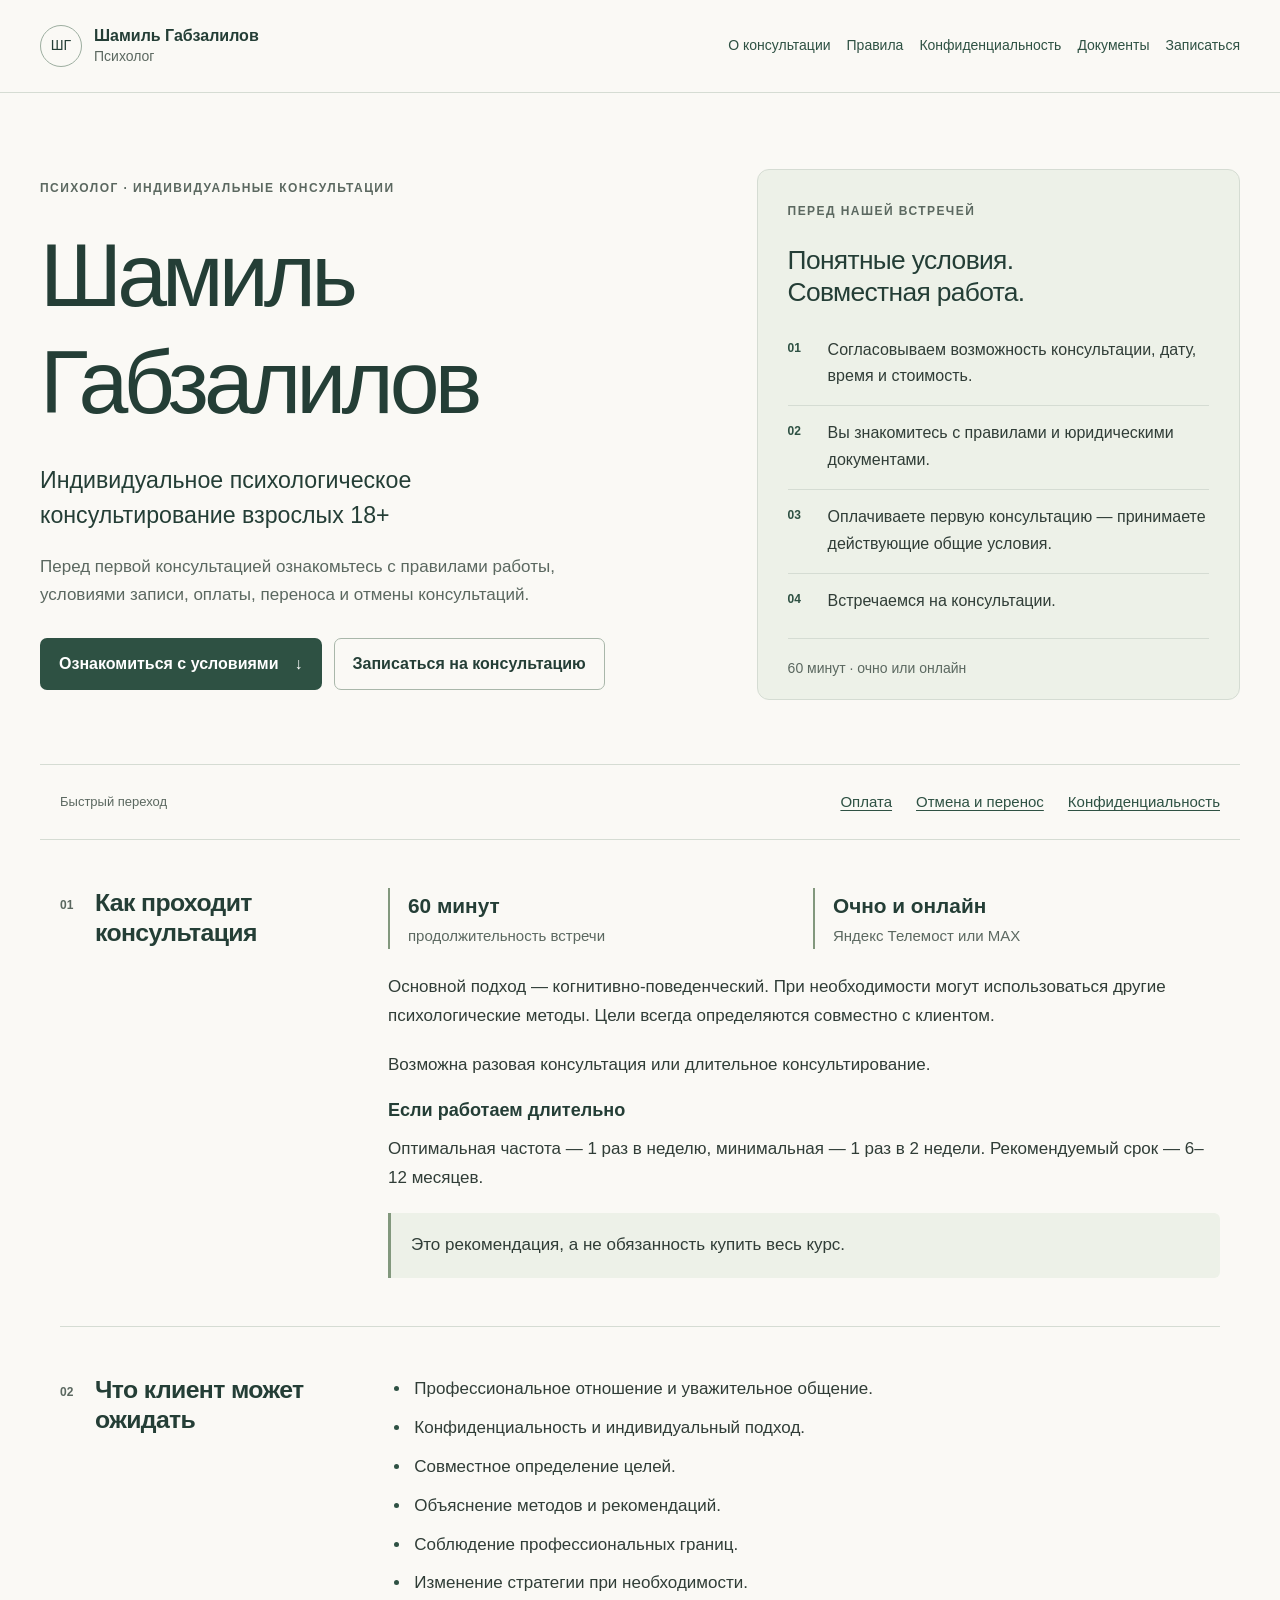
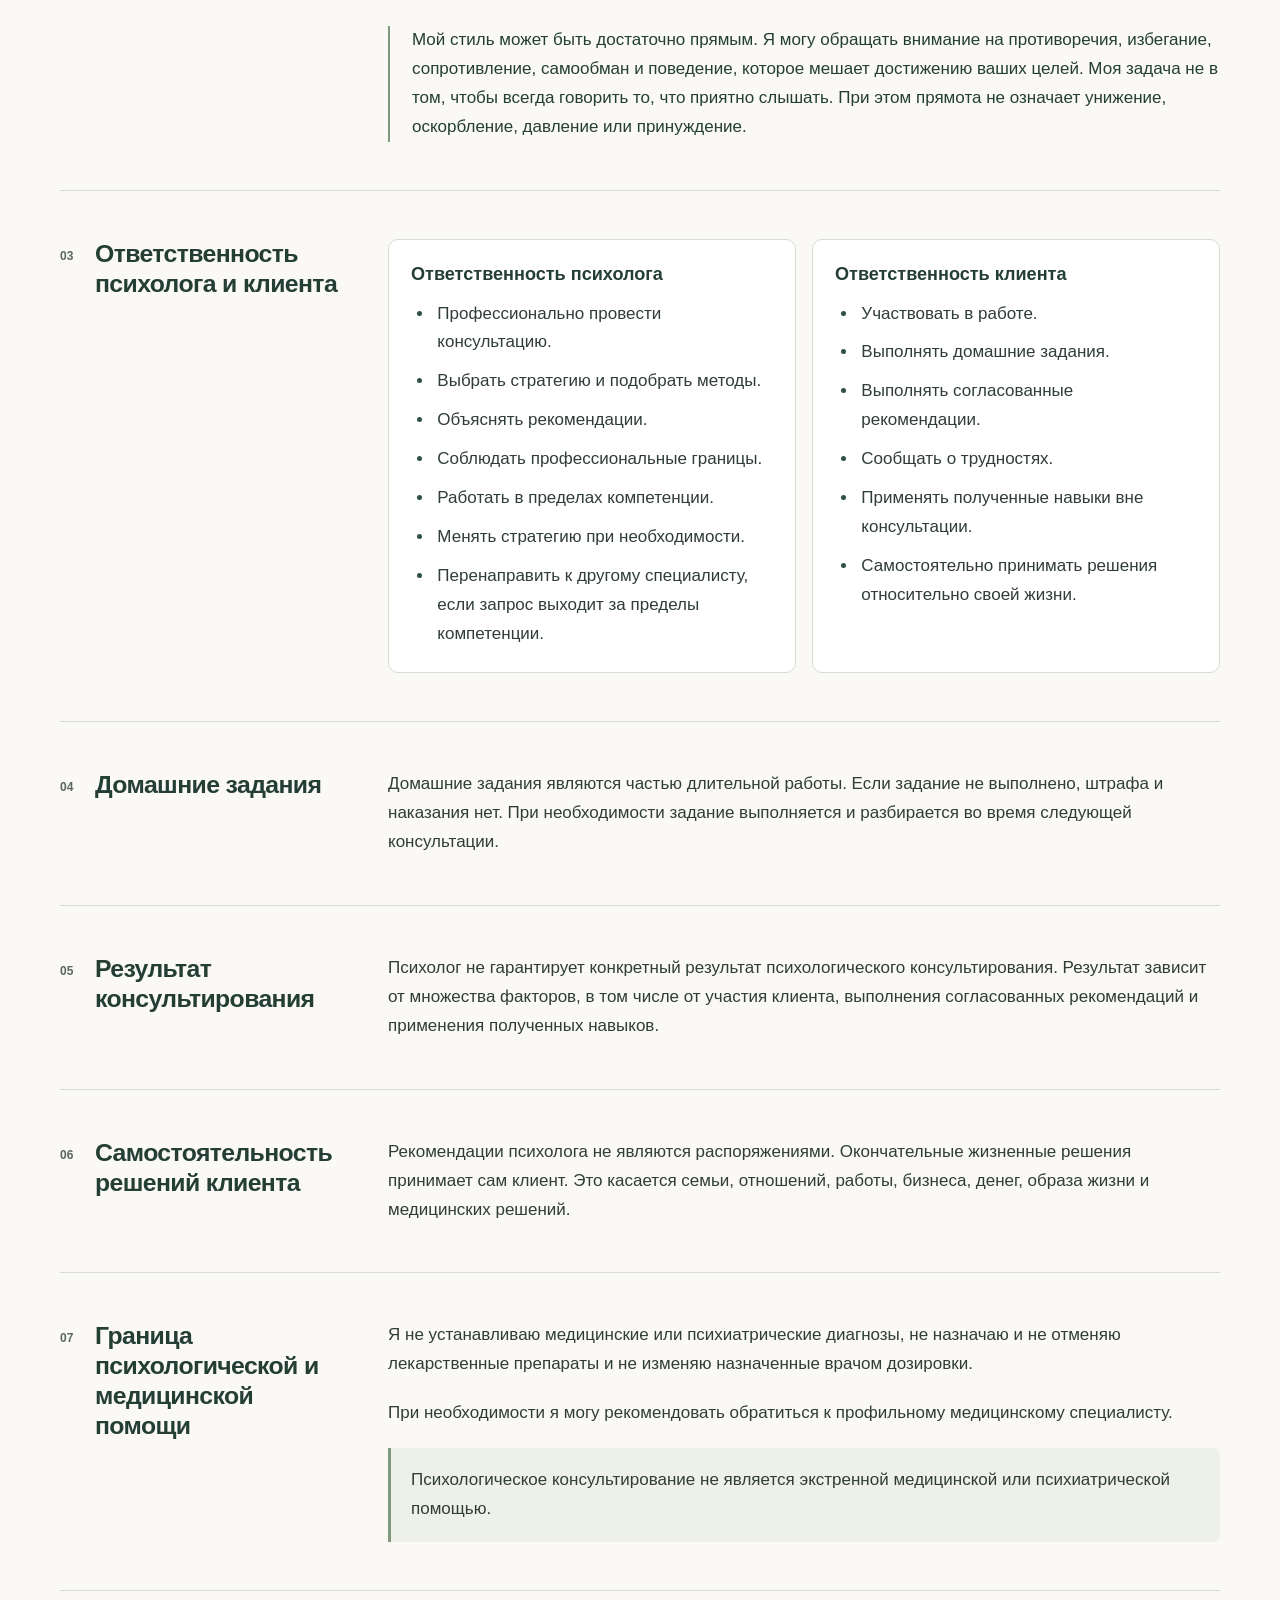
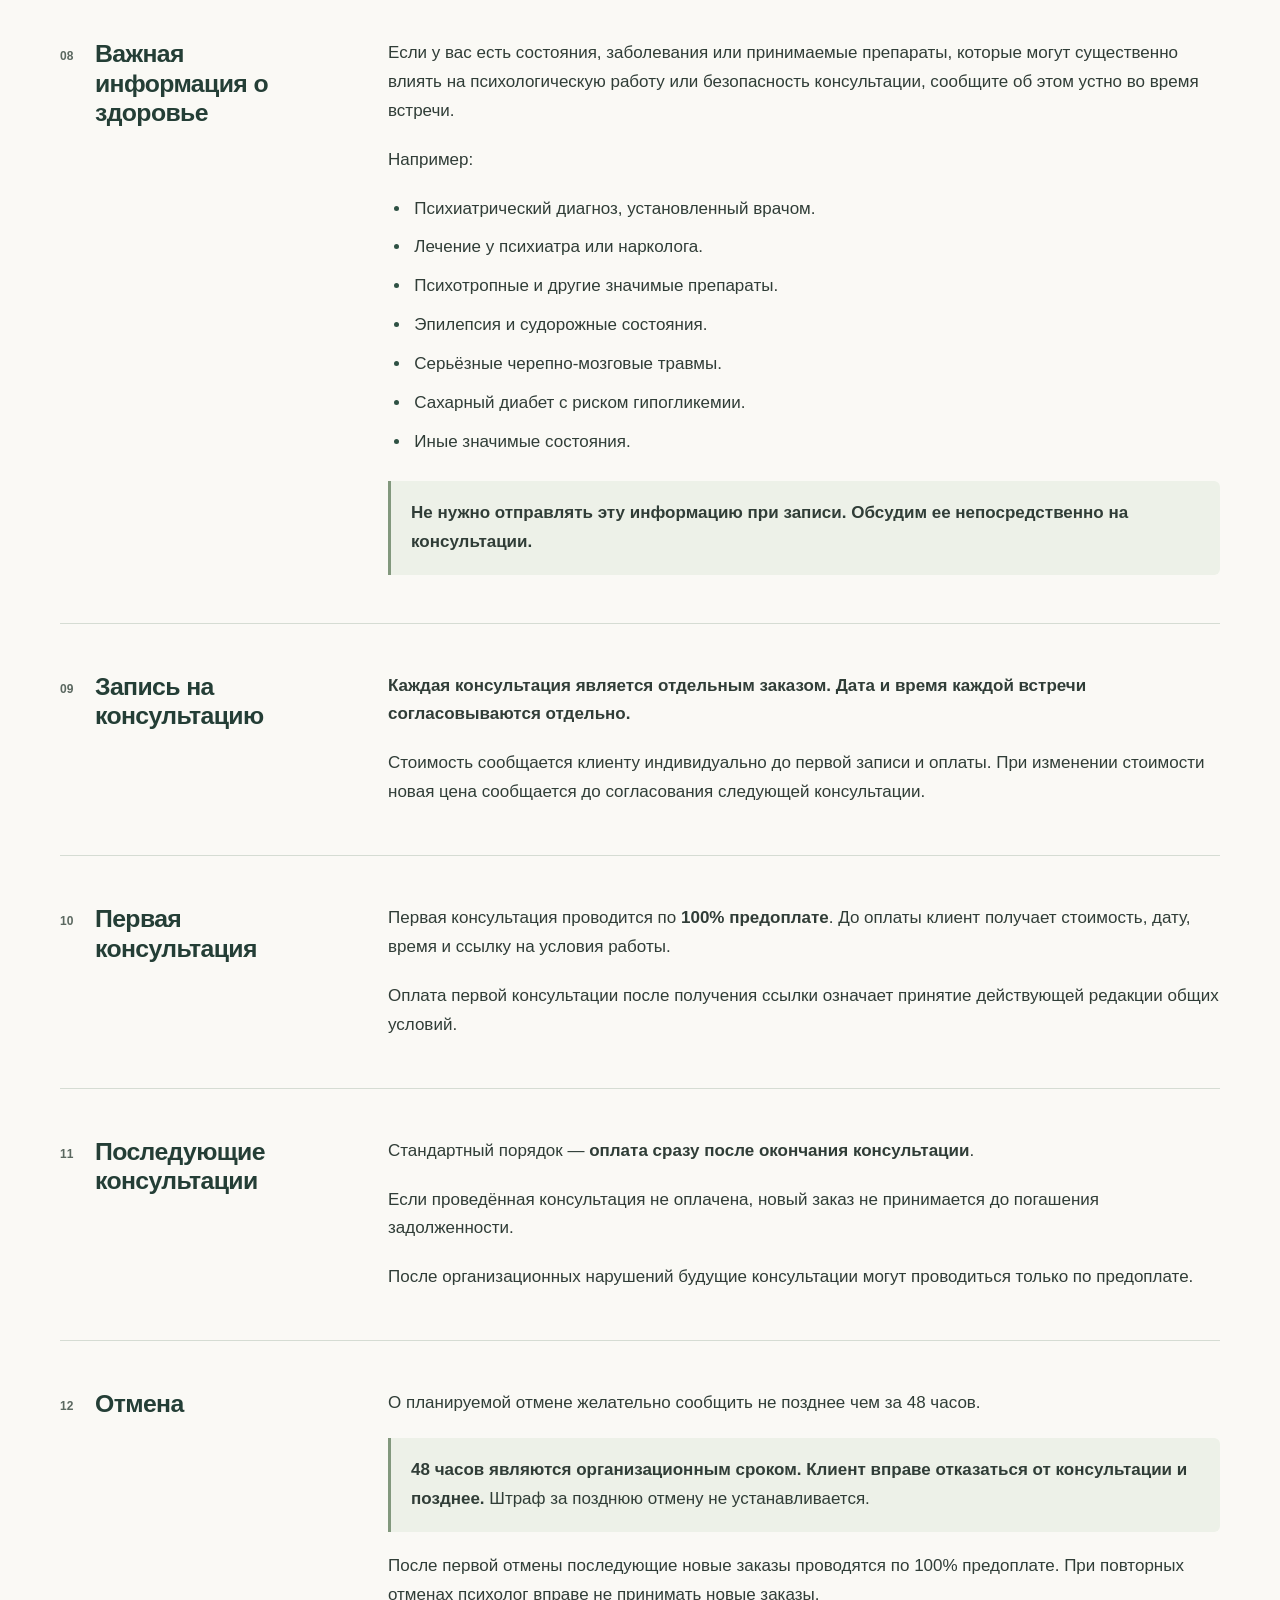
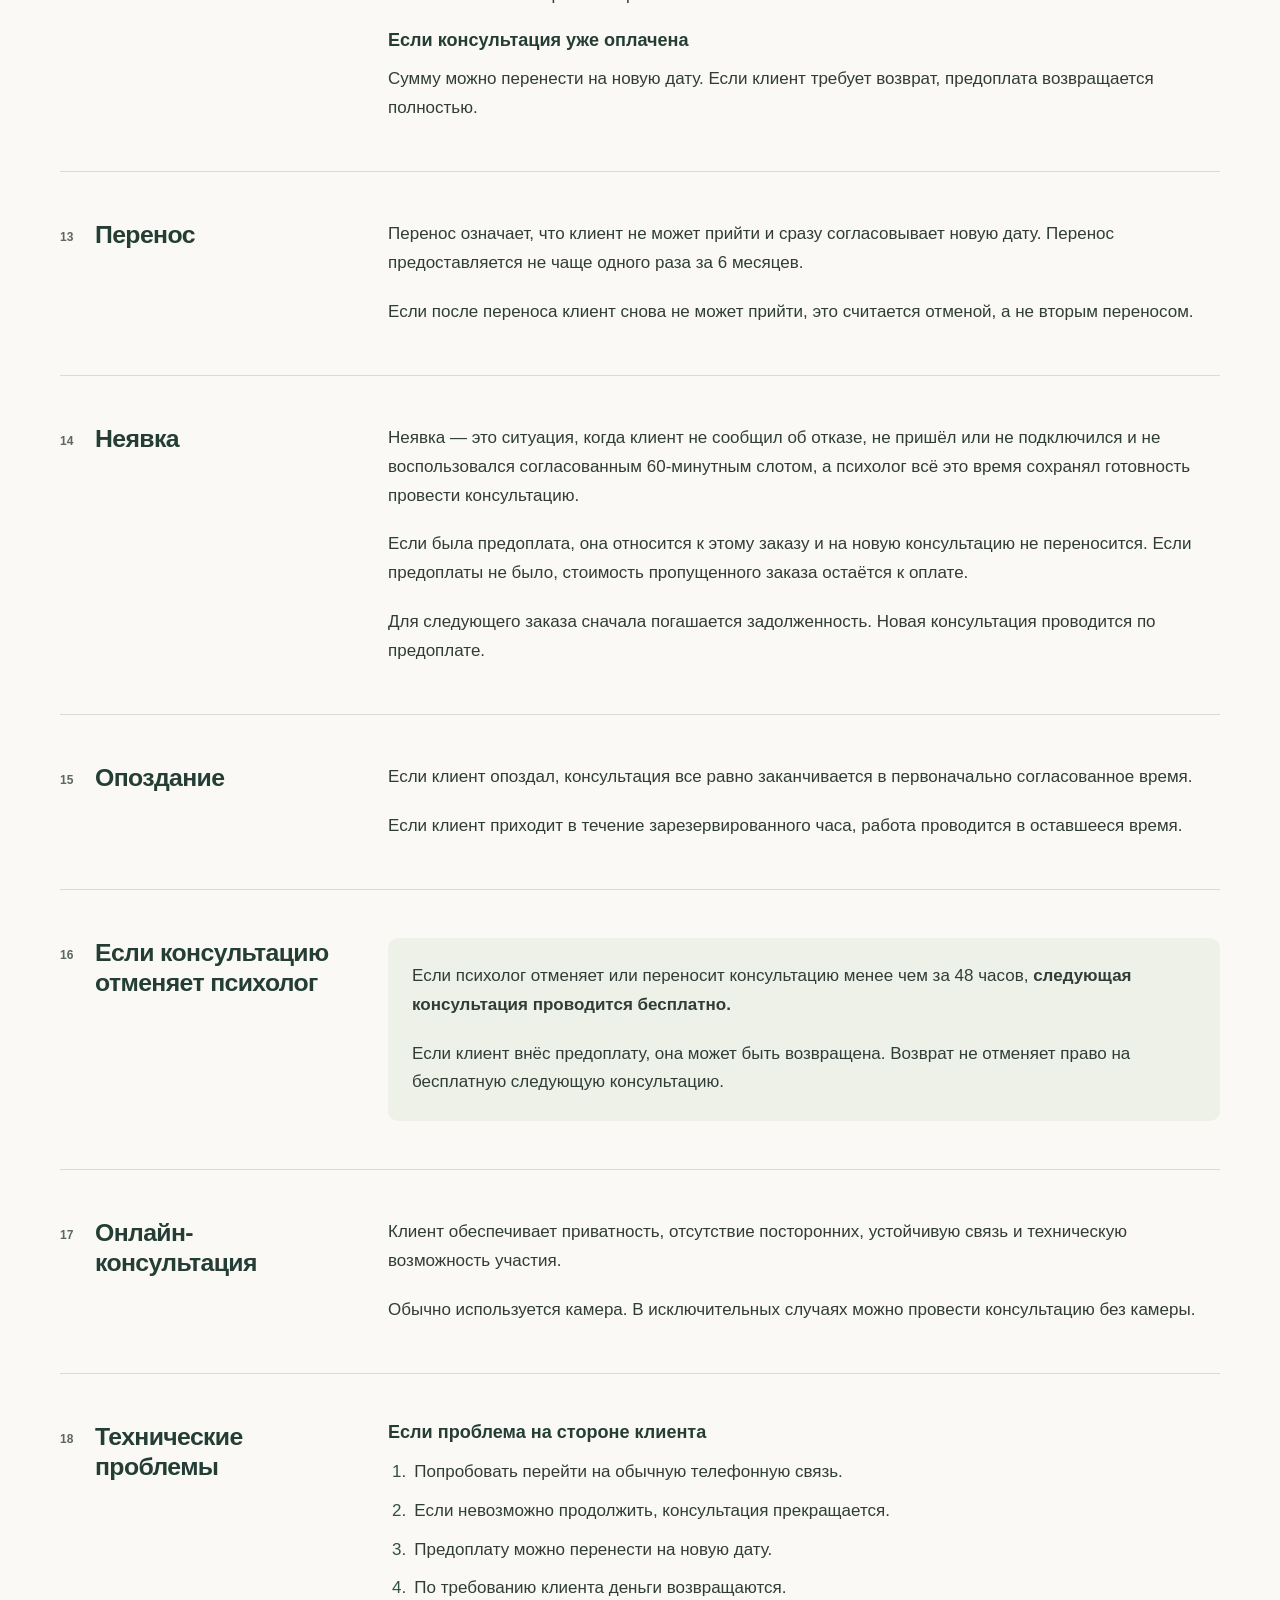
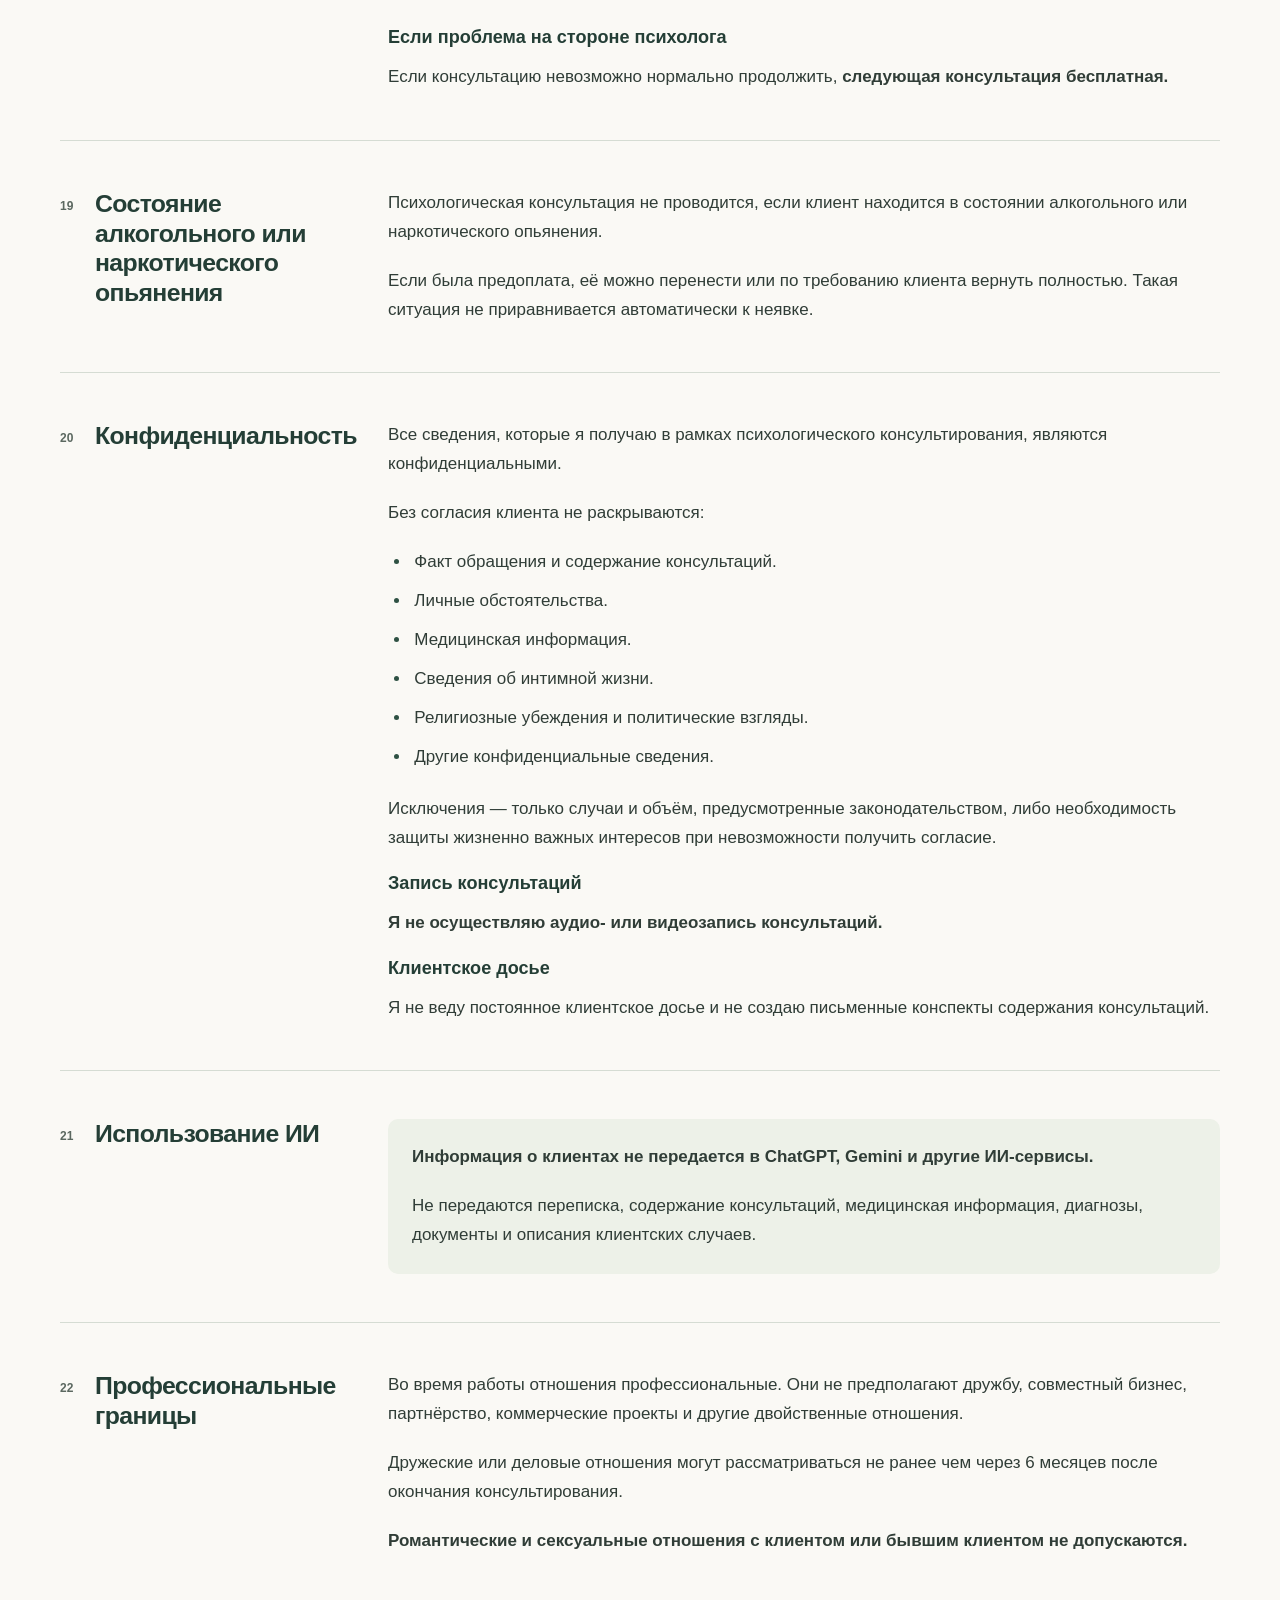
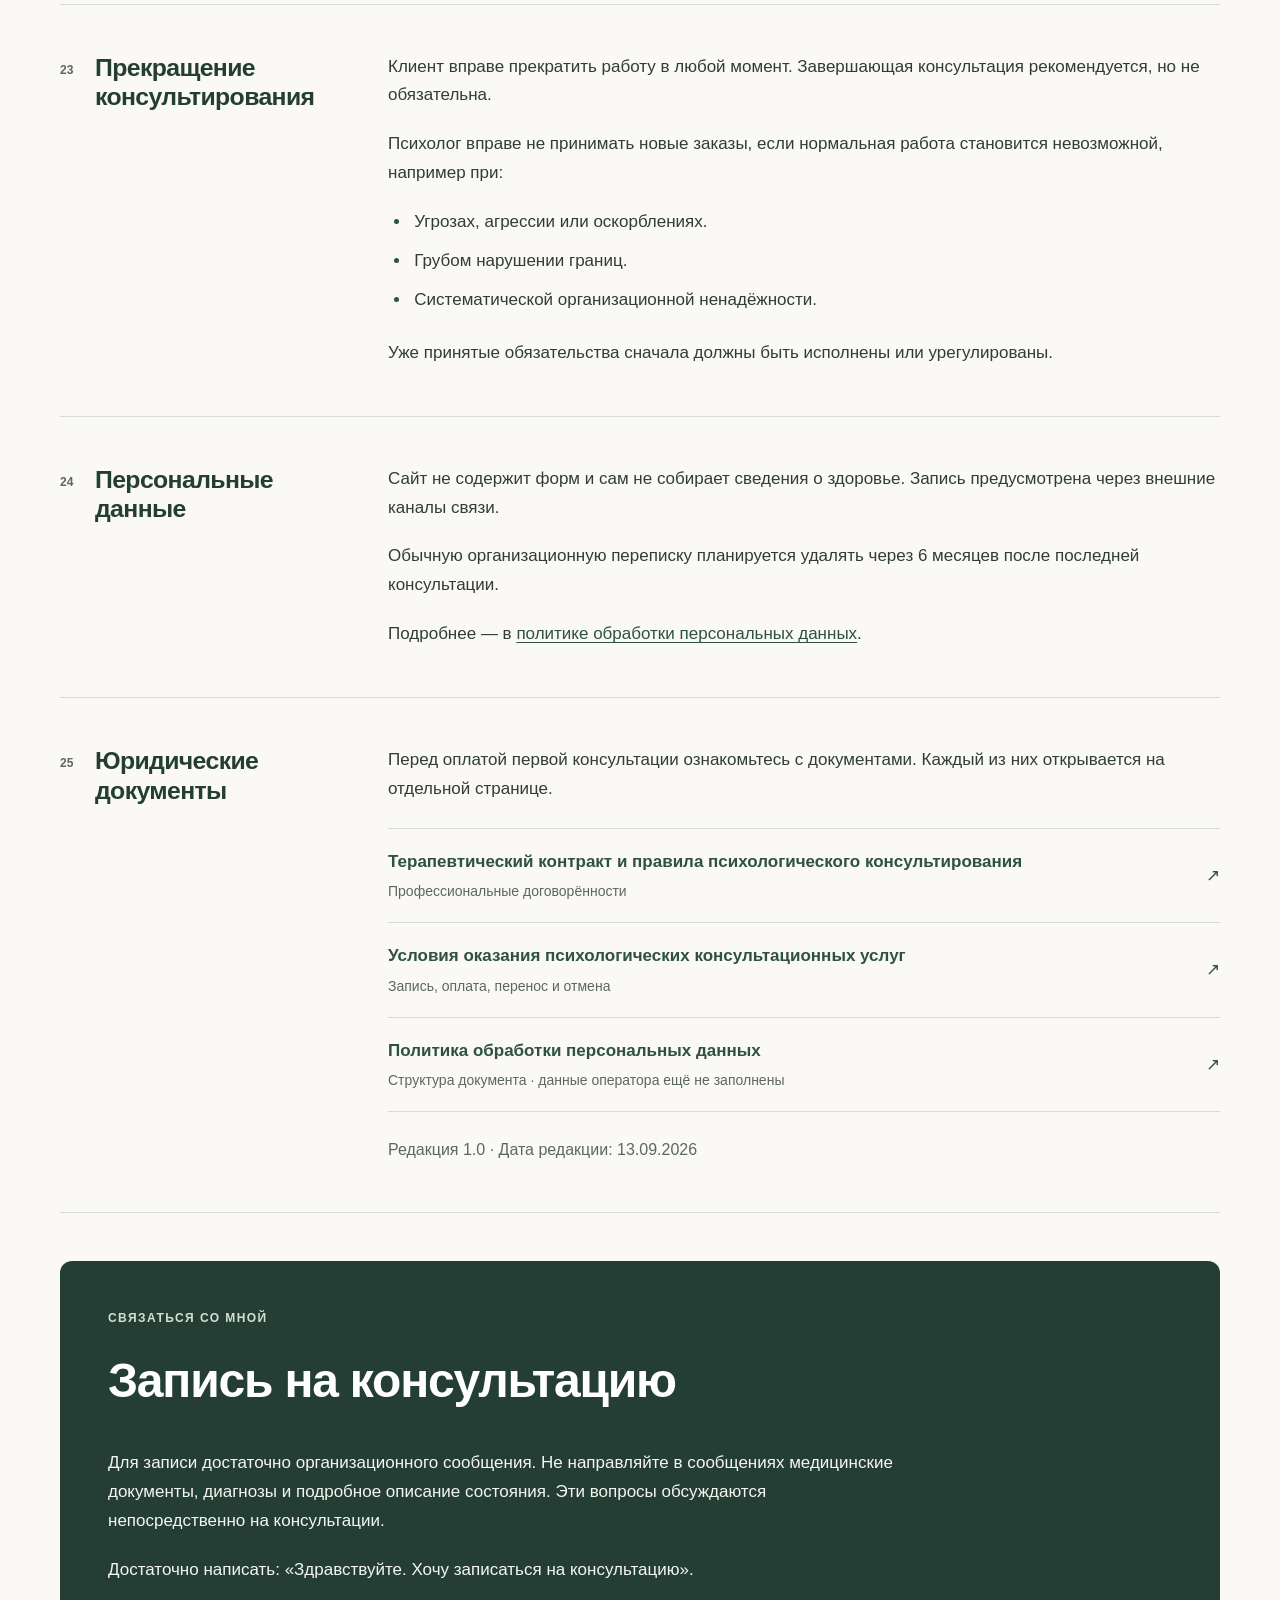
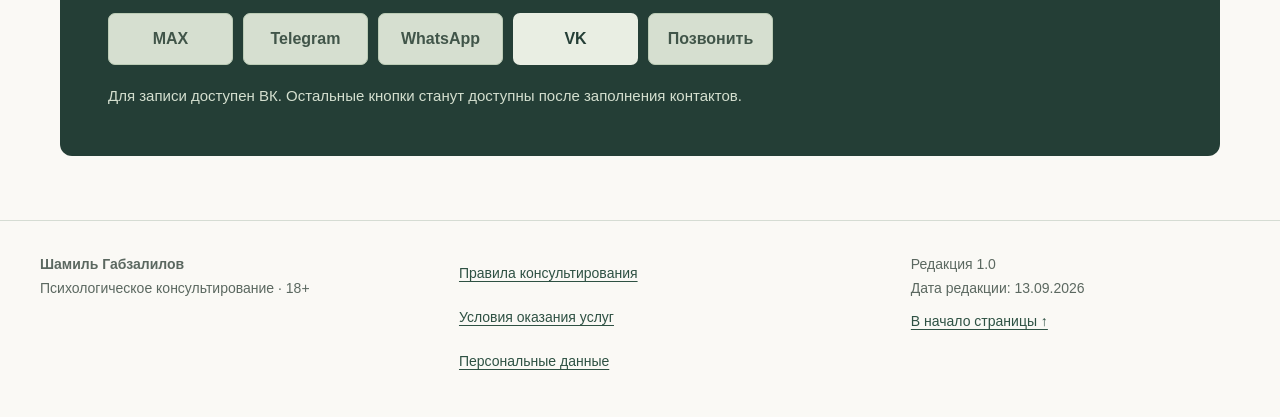
==== commit 341916ef: "feat: enable provided VK contact link" ====
--- a/index.html
+++ b/index.html
@@ -175,15 +175,14 @@
 TODO_MAX_URL
 TODO_TELEGRAM_URL
 TODO_WHATSAPP_URL
-TODO_VK_URL
 TODO_PHONE
-Пока данные не предоставлены, кнопки ниже disabled и ссылок нет.
+ВК подключён. Каналы без предоставленных данных остаются disabled.
 При получении контактов замените соответствующую кнопку ссылкой a с классом button contact-button.
 Для телефона используйте href="tel:..." с подтверждённым номером.
 Для ссылки в новой вкладке добавьте target="_blank" rel="noopener noreferrer".
 Удалите каждый заполненный маркер из комментария. Обновите пояснение доступности каналов.
 -->
-<div class="contact-buttons"><button class="button contact-button" type="button" disabled>MAX</button><button class="button contact-button" type="button" disabled>Telegram</button><button class="button contact-button" type="button" disabled>WhatsApp</button><button class="button contact-button" type="button" disabled>VK</button><button class="button contact-button" type="button" disabled>Позвонить</button></div><p class="contact-status">Контактные ссылки пока не добавлены. Кнопки станут доступны после заполнения контактов.</p></section></main>
+<div class="contact-buttons"><button class="button contact-button" type="button" disabled>MAX</button><button class="button contact-button" type="button" disabled>Telegram</button><button class="button contact-button" type="button" disabled>WhatsApp</button><a class="button contact-button" href="https://vk.com/gabza777" target="_blank" rel="noopener noreferrer">VK</a><button class="button contact-button" type="button" disabled>Позвонить</button></div><p class="contact-status">Для записи доступен ВК. Остальные кнопки станут доступны после заполнения контактов.</p></section></main>
 <footer class="site-footer"><div class="footer-inner"><p><strong>Шамиль Габзалилов</strong><br>Психологическое консультирование · 18+</p><p><a href="legal/therapy-contract.html">Правила консультирования</a><br><a href="legal/terms.html">Условия оказания услуг</a><br><a href="legal/privacy.html">Персональные данные</a></p><p>Редакция 1.0<br>Дата редакции: 13.09.2026<br><a href="#main">В начало страницы ↑</a></p></div></footer>
 </body>
 </html>
--- a/assets/css/styles.css
+++ b/assets/css/styles.css
@@ -81,7 +81,7 @@
 .document-links > a { display: flex; align-items: center; justify-content: space-between; gap: 16px; padding: 20px 0; border-bottom: 1px solid var(--line); text-decoration: none; font-weight: 550; line-height: 1.5; }
 .document-links a:hover { text-decoration: underline; }
 .document-links small { display: block; margin-top: 7px; font-size: 14px; font-weight: 400; color: var(--muted); }
-.muted { color: var(--muted); font-size: 15px; }
+.muted { color: var(--muted); font-size: 16px; }
 .contact-section { max-width: 1160px; margin: 32px 20px 48px; padding: 32px 24px; border-radius: 12px; background: var(--ink); color: #f4f6ef; }
 .contact-section h2 { color: #fff; font-size: clamp(1.9rem, 4vw, 3rem); }
 .contact-section .eyebrow, .contact-status { color: #d4dfcf; }
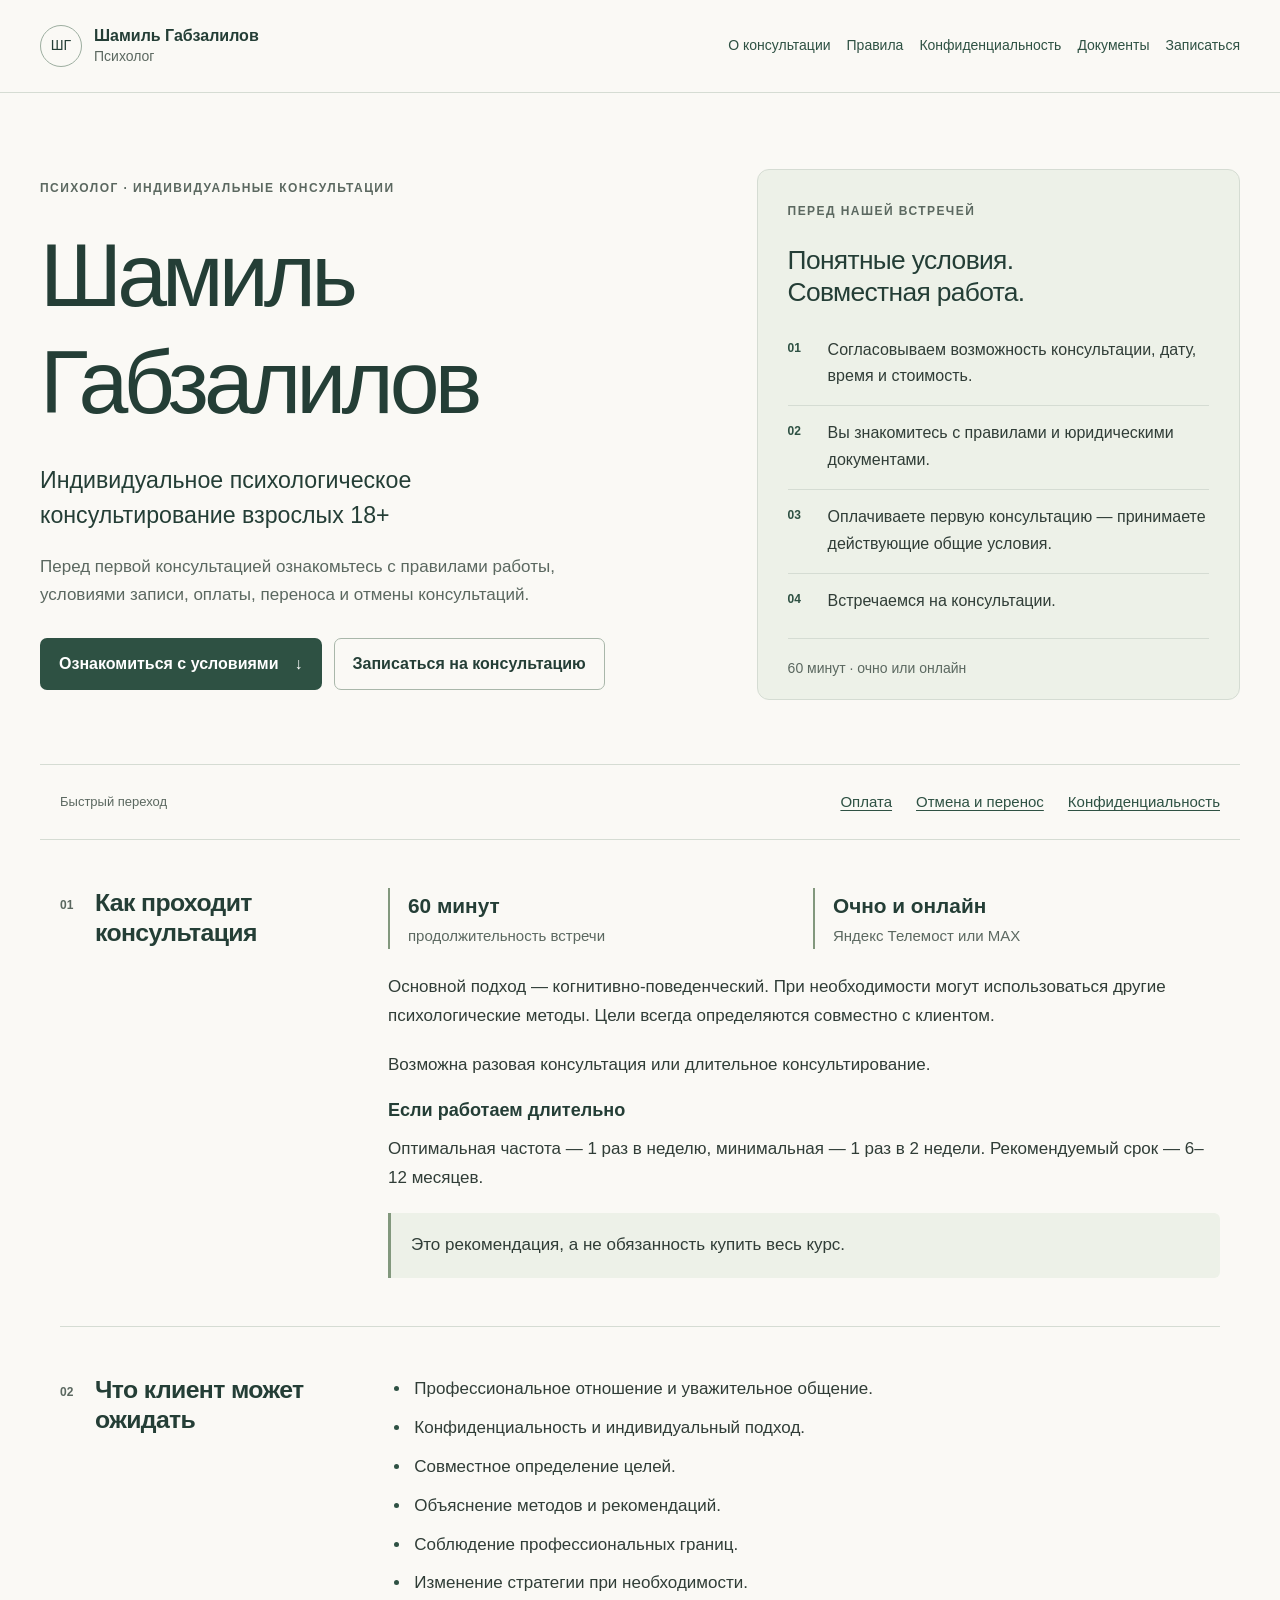
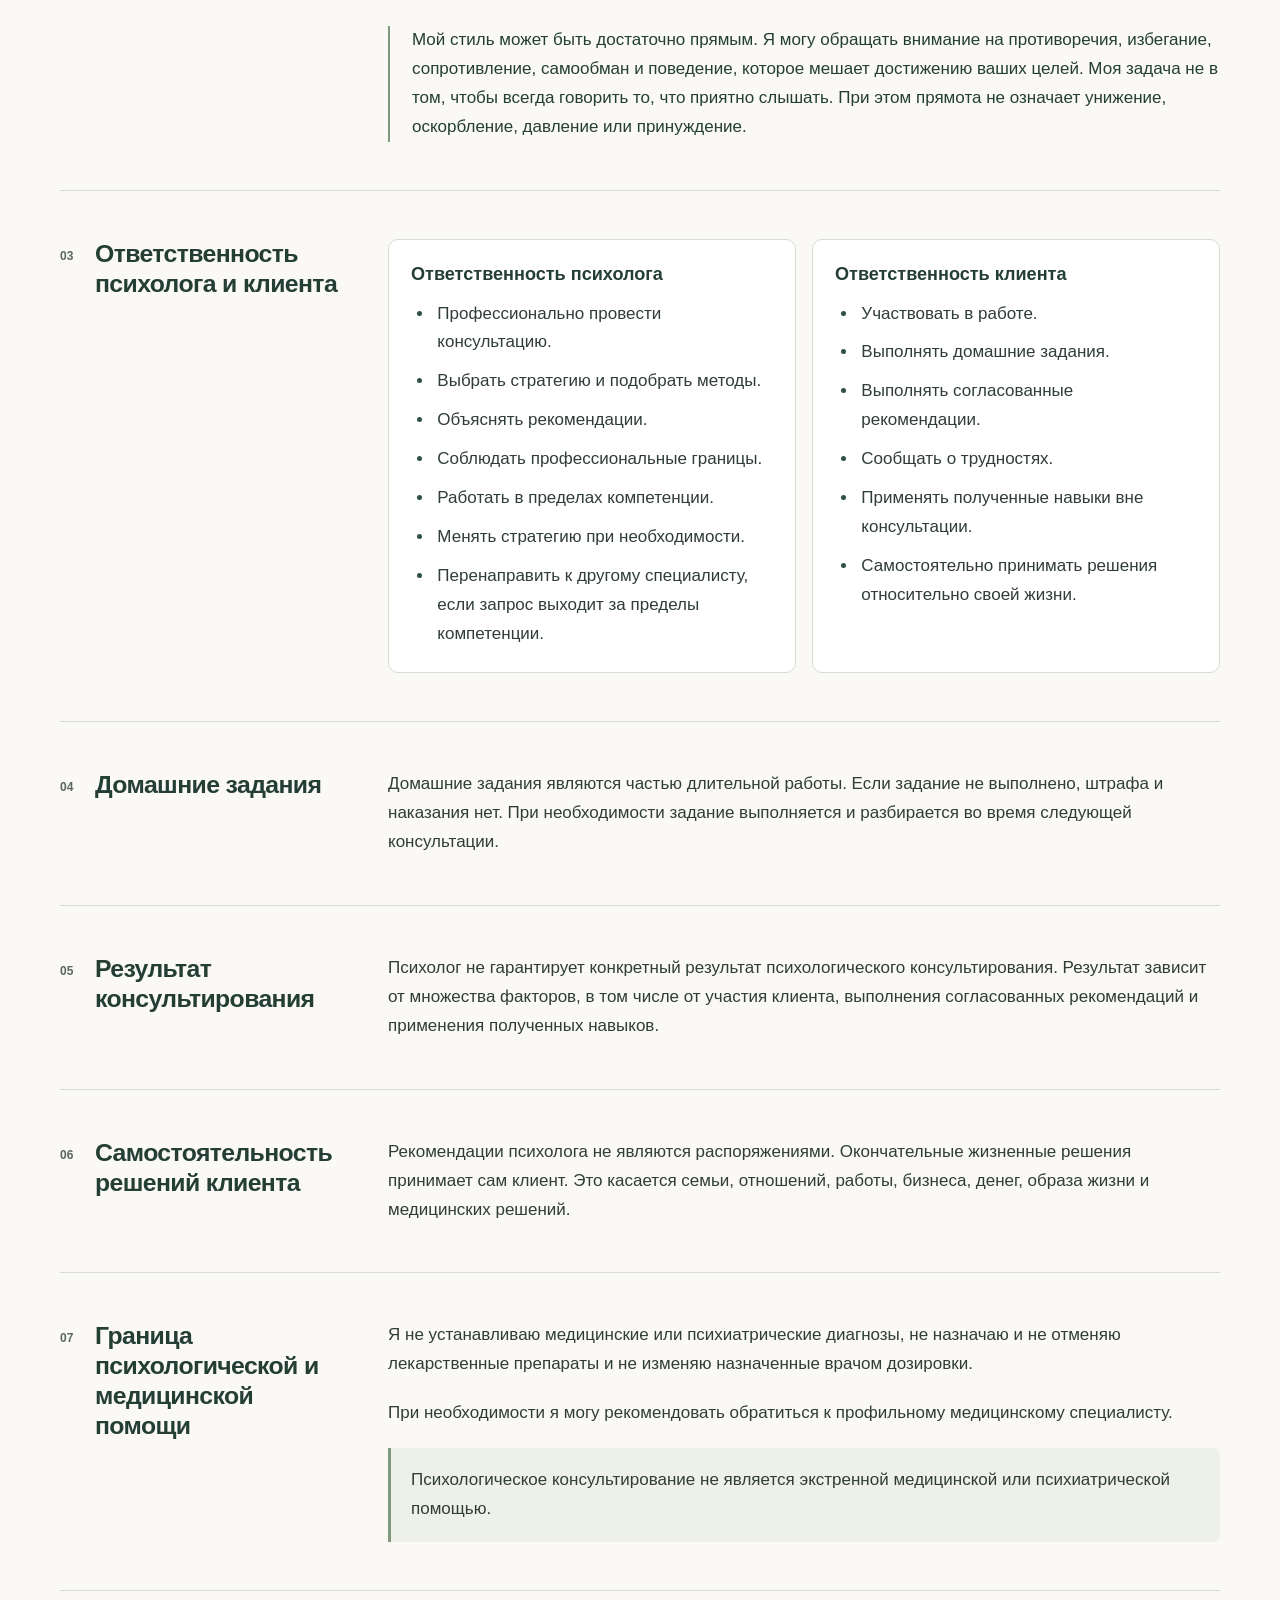
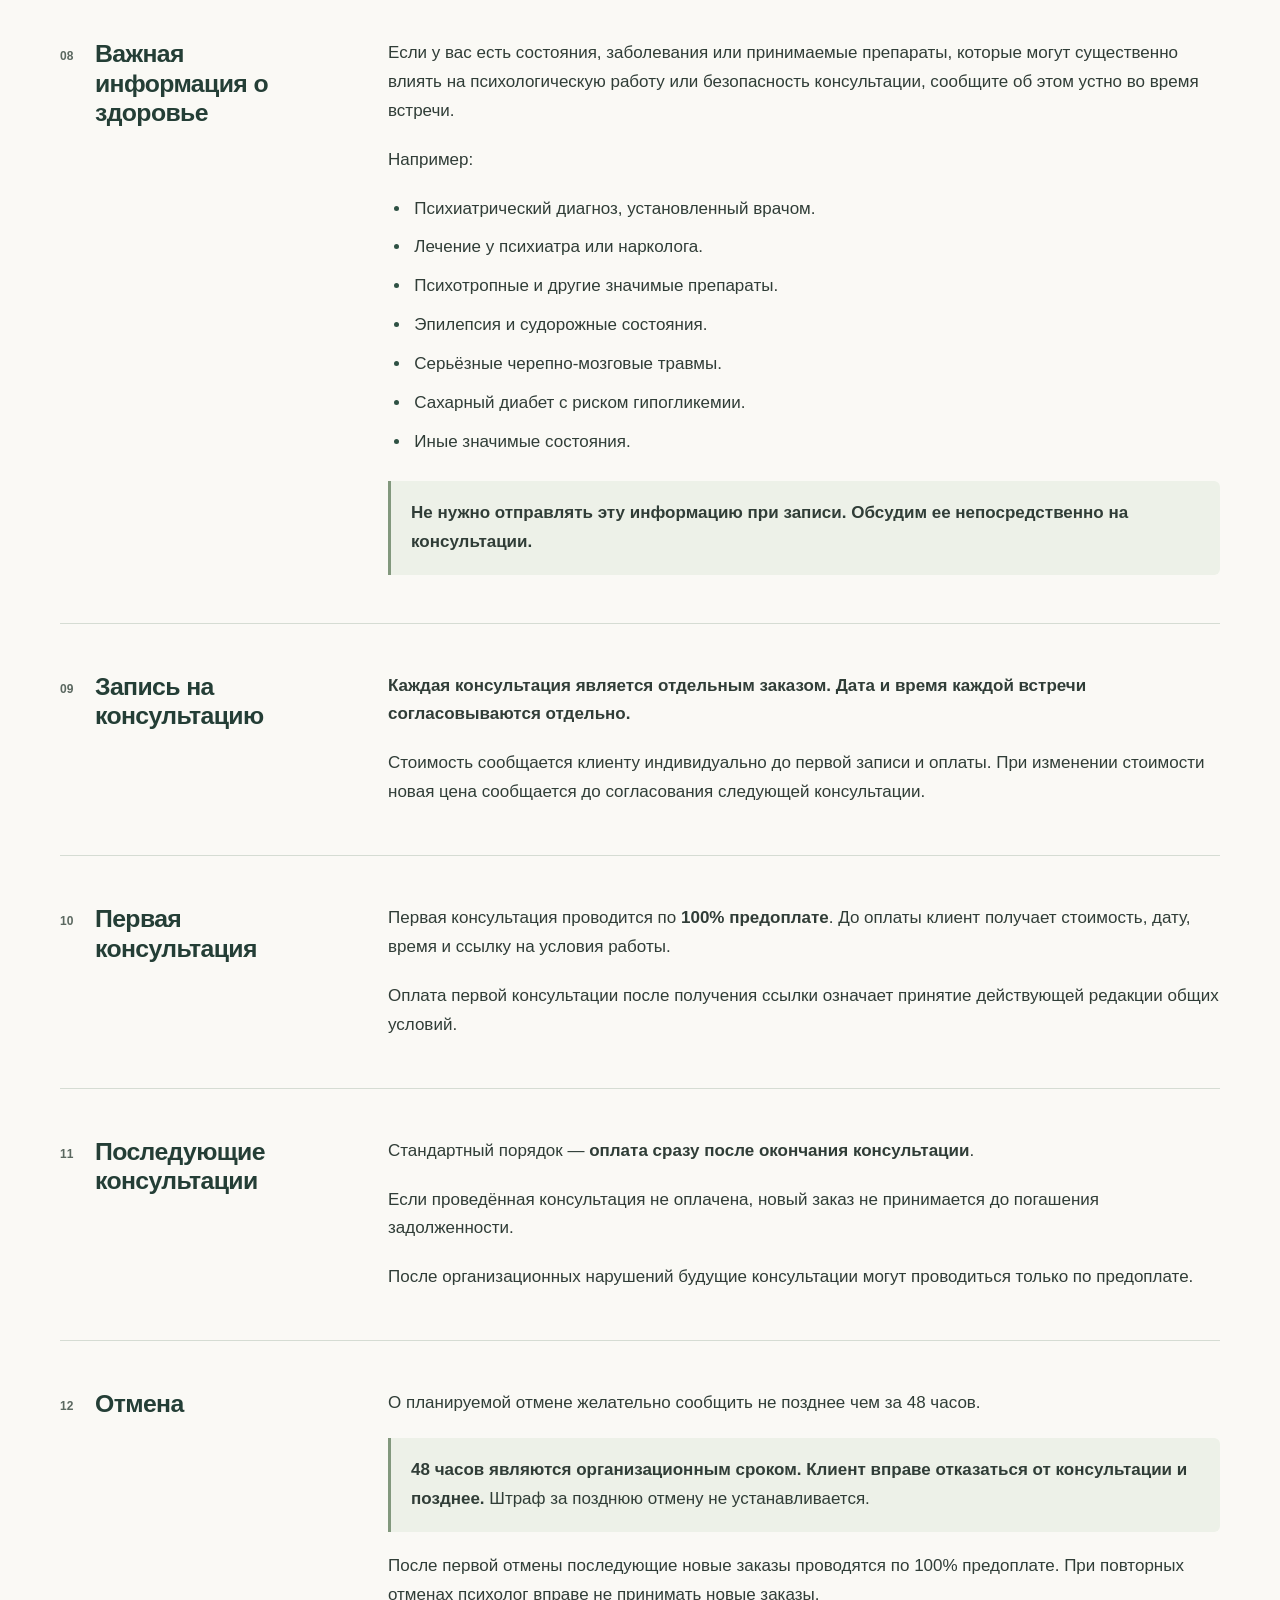
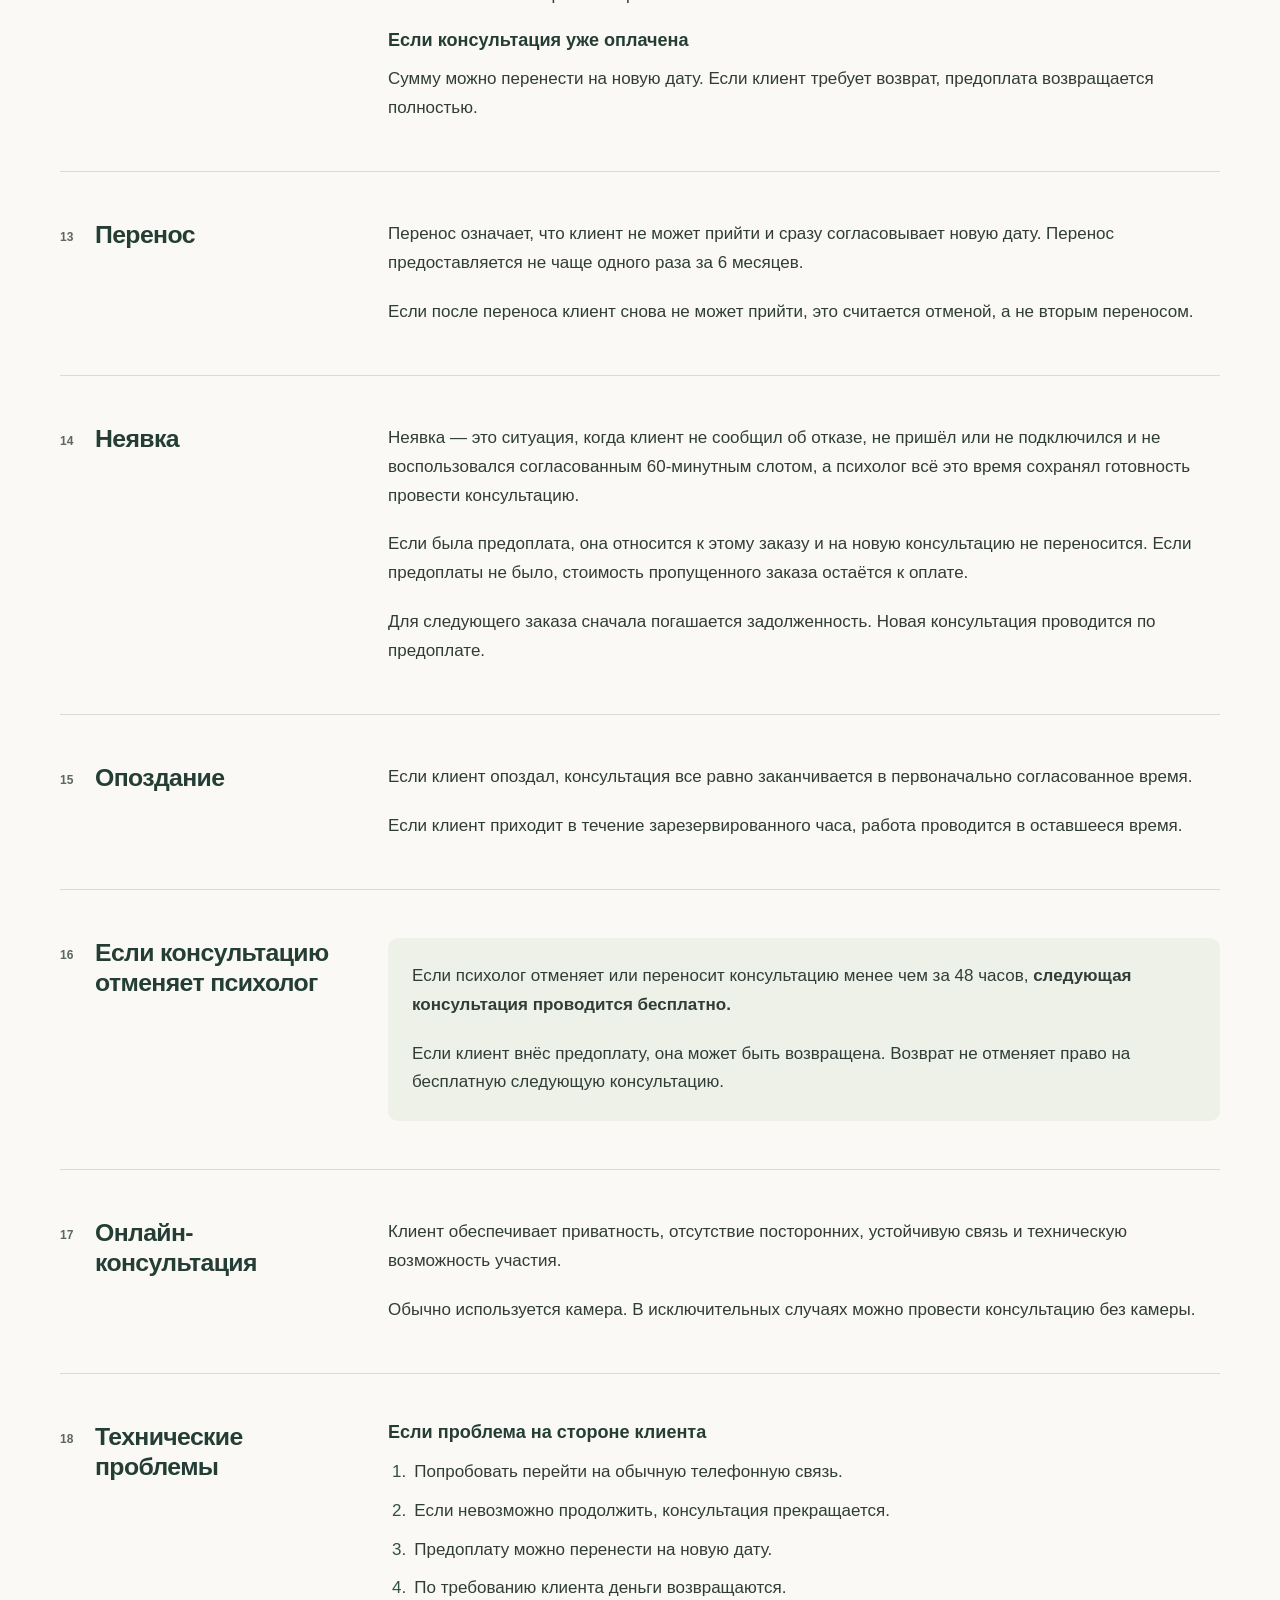
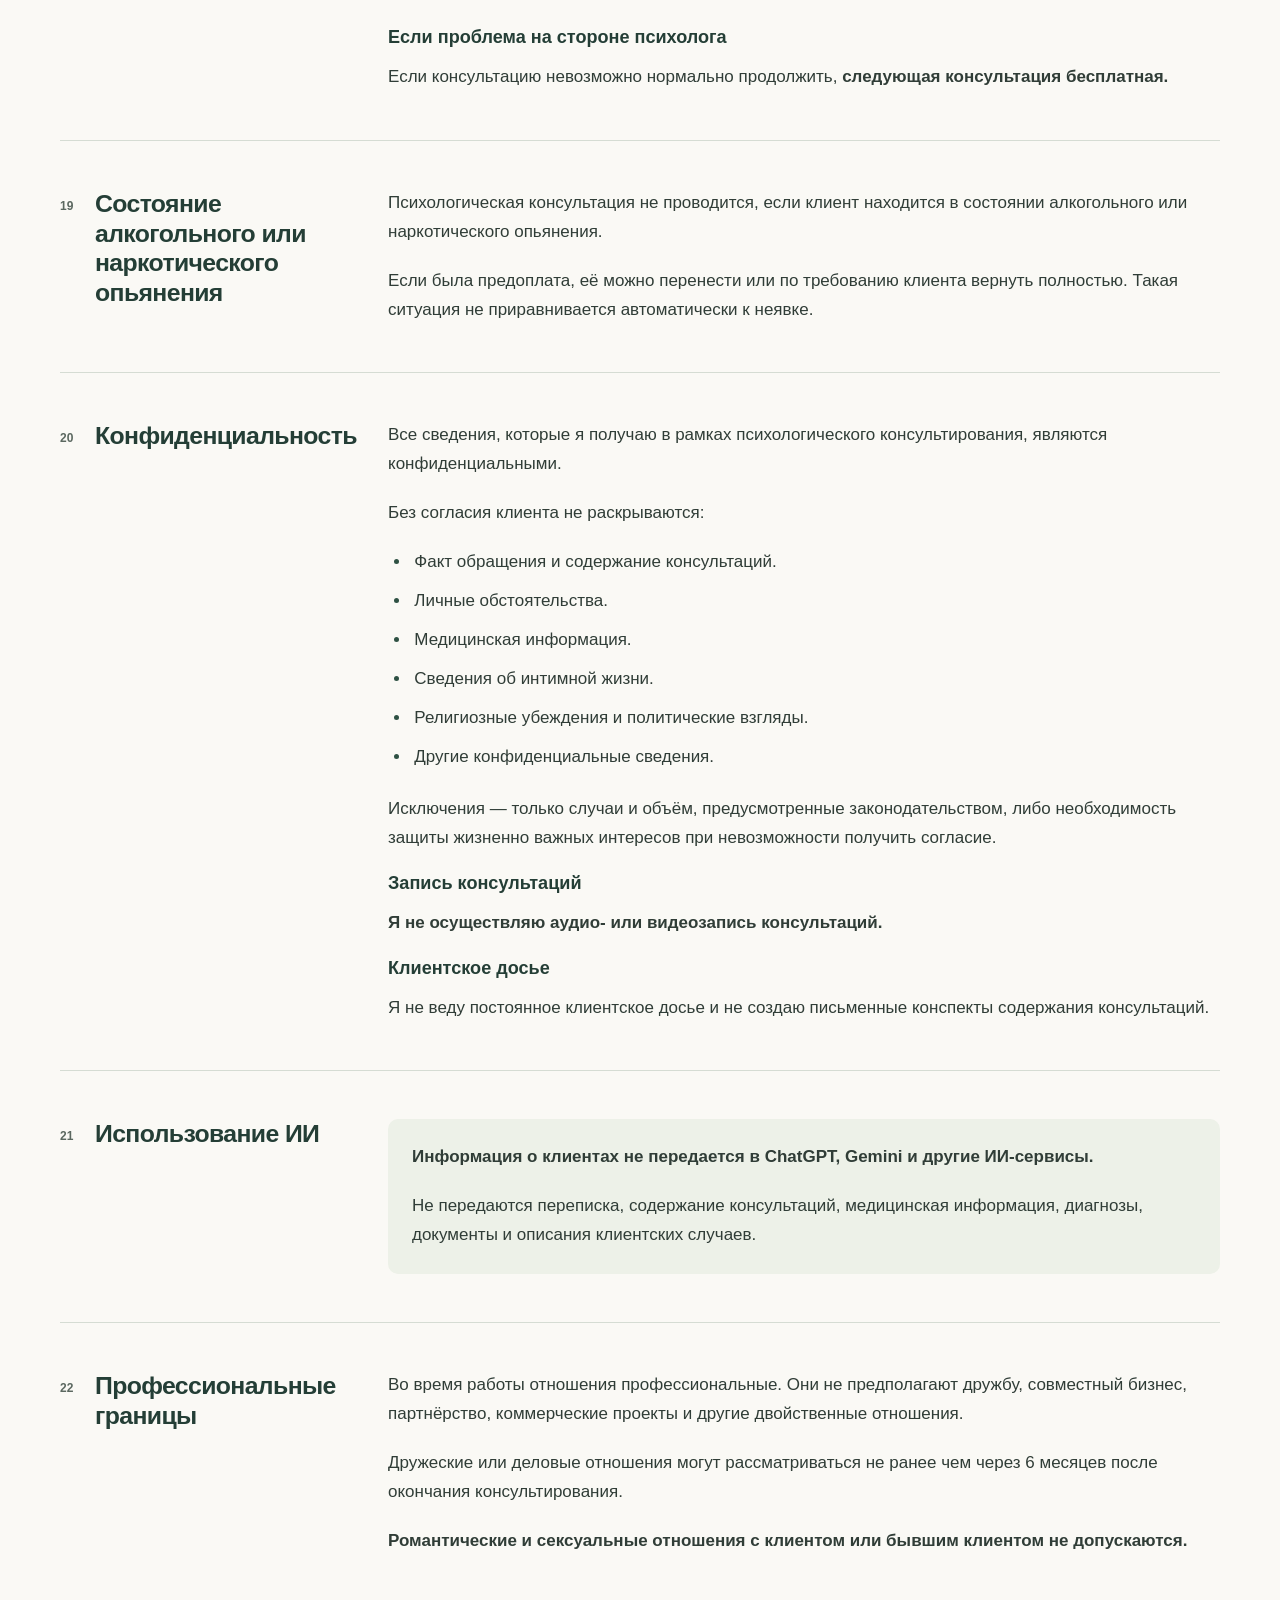
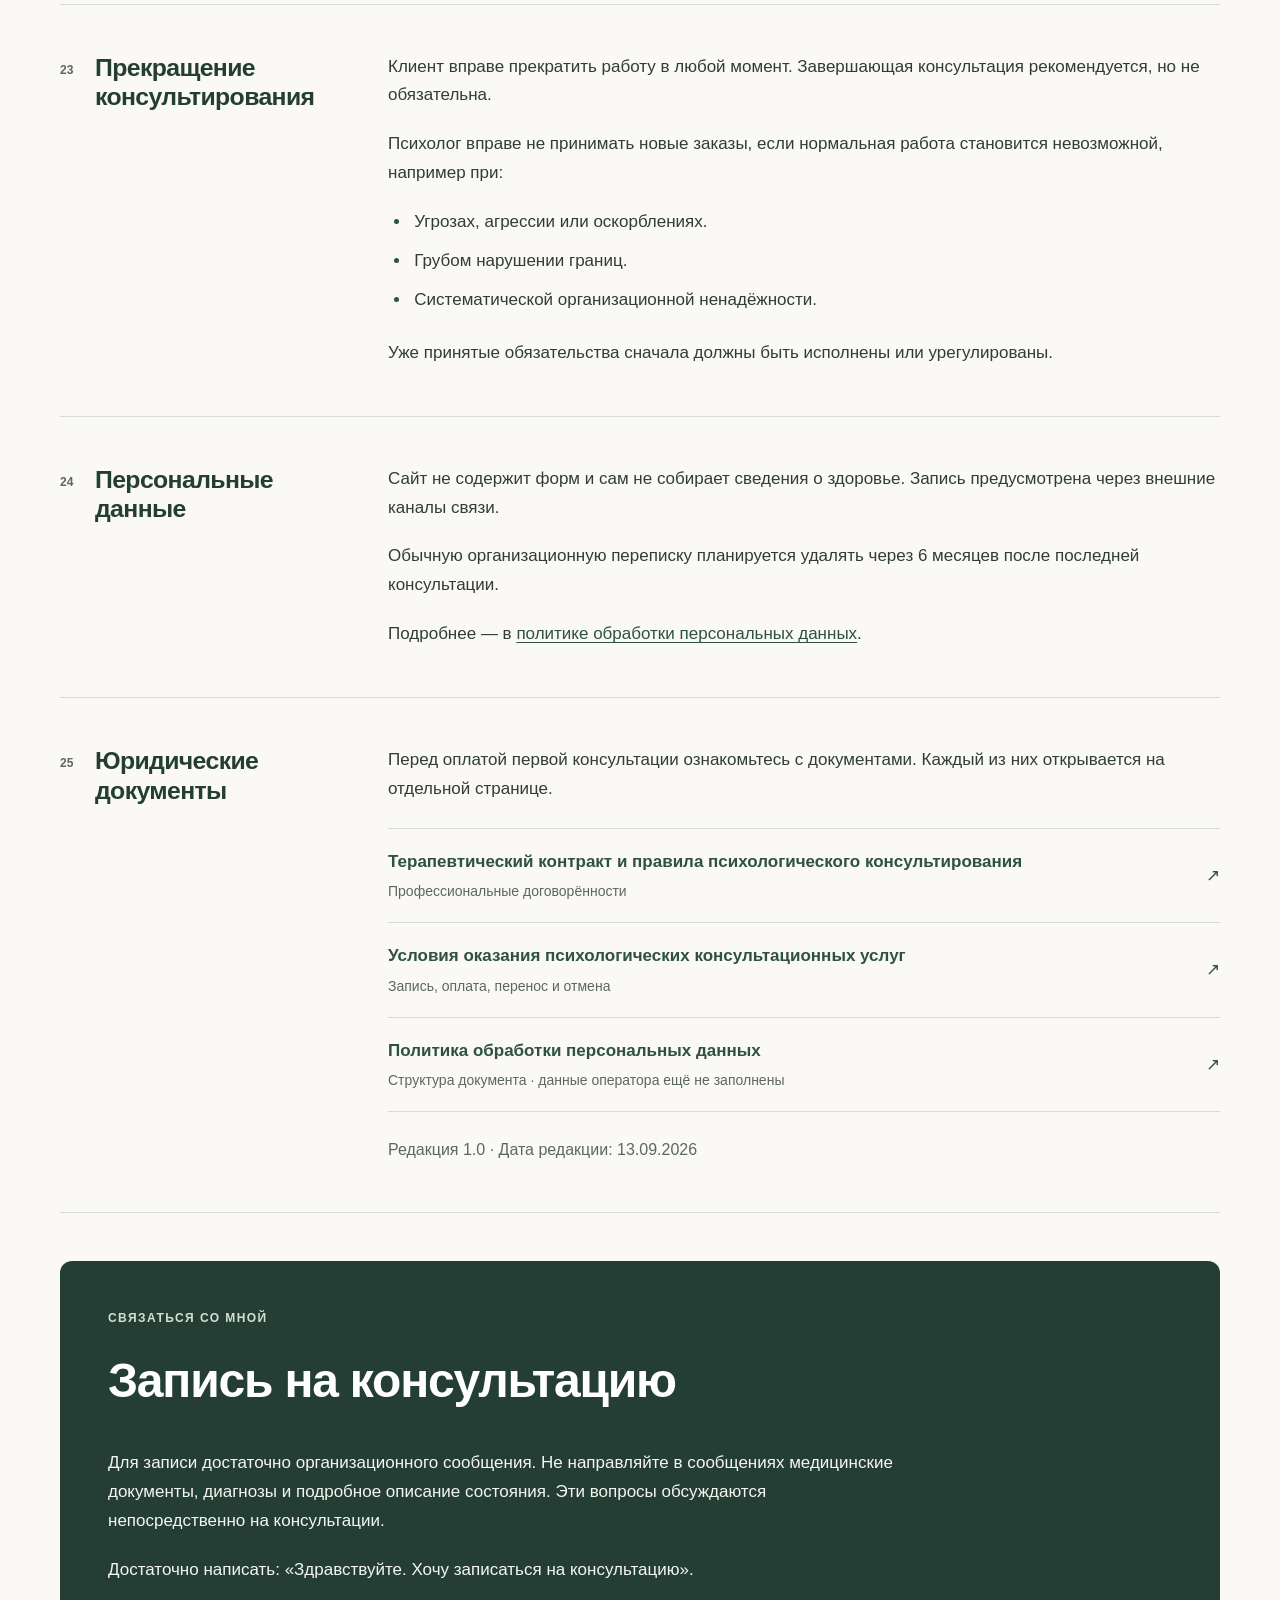
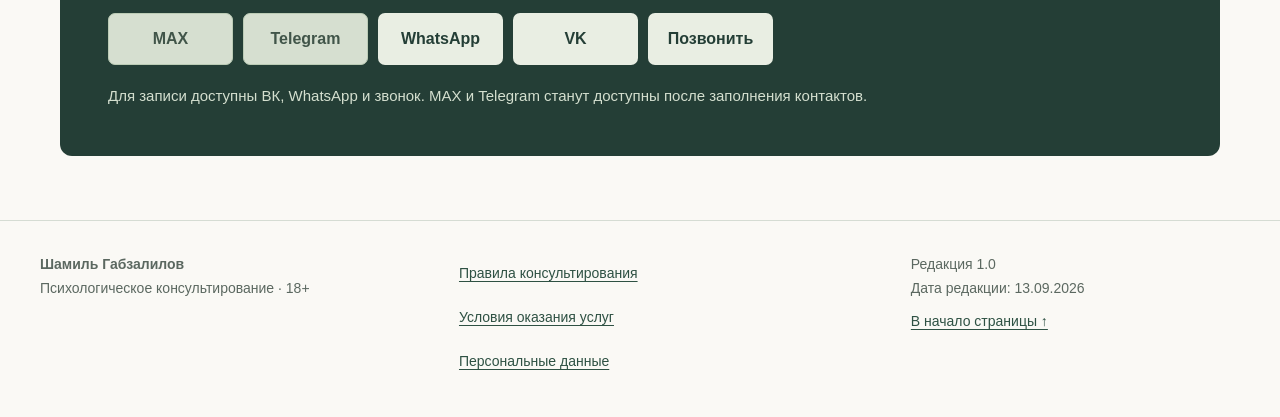
==== commit 6ca66947: "feat: enable phone and WhatsApp contact links" ====
--- a/index.html
+++ b/index.html
@@ -174,15 +174,13 @@
 <!-- CONTACT_CONFIGURATION — единственное место для контактных значений.
 TODO_MAX_URL
 TODO_TELEGRAM_URL
-TODO_WHATSAPP_URL
-TODO_PHONE
-ВК подключён. Каналы без предоставленных данных остаются disabled.
+ВК, WhatsApp и звонки подключены. Каналы без предоставленных данных остаются disabled.
 При получении контактов замените соответствующую кнопку ссылкой a с классом button contact-button.
 Для телефона используйте href="tel:..." с подтверждённым номером.
 Для ссылки в новой вкладке добавьте target="_blank" rel="noopener noreferrer".
 Удалите каждый заполненный маркер из комментария. Обновите пояснение доступности каналов.
 -->
-<div class="contact-buttons"><button class="button contact-button" type="button" disabled>MAX</button><button class="button contact-button" type="button" disabled>Telegram</button><button class="button contact-button" type="button" disabled>WhatsApp</button><a class="button contact-button" href="https://vk.com/gabza777" target="_blank" rel="noopener noreferrer">VK</a><button class="button contact-button" type="button" disabled>Позвонить</button></div><p class="contact-status">Для записи доступен ВК. Остальные кнопки станут доступны после заполнения контактов.</p></section></main>
+<div class="contact-buttons"><button class="button contact-button" type="button" disabled>MAX</button><button class="button contact-button" type="button" disabled>Telegram</button><a class="button contact-button" href="https://wa.me/79273266777" target="_blank" rel="noopener noreferrer">WhatsApp</a><a class="button contact-button" href="https://vk.com/gabza777" target="_blank" rel="noopener noreferrer">VK</a><a class="button contact-button" href="tel:+79273266777">Позвонить</a></div><p class="contact-status">Для записи доступны ВК, WhatsApp и звонок. MAX и Telegram станут доступны после заполнения контактов.</p></section></main>
 <footer class="site-footer"><div class="footer-inner"><p><strong>Шамиль Габзалилов</strong><br>Психологическое консультирование · 18+</p><p><a href="legal/therapy-contract.html">Правила консультирования</a><br><a href="legal/terms.html">Условия оказания услуг</a><br><a href="legal/privacy.html">Персональные данные</a></p><p>Редакция 1.0<br>Дата редакции: 13.09.2026<br><a href="#main">В начало страницы ↑</a></p></div></footer>
 </body>
 </html>
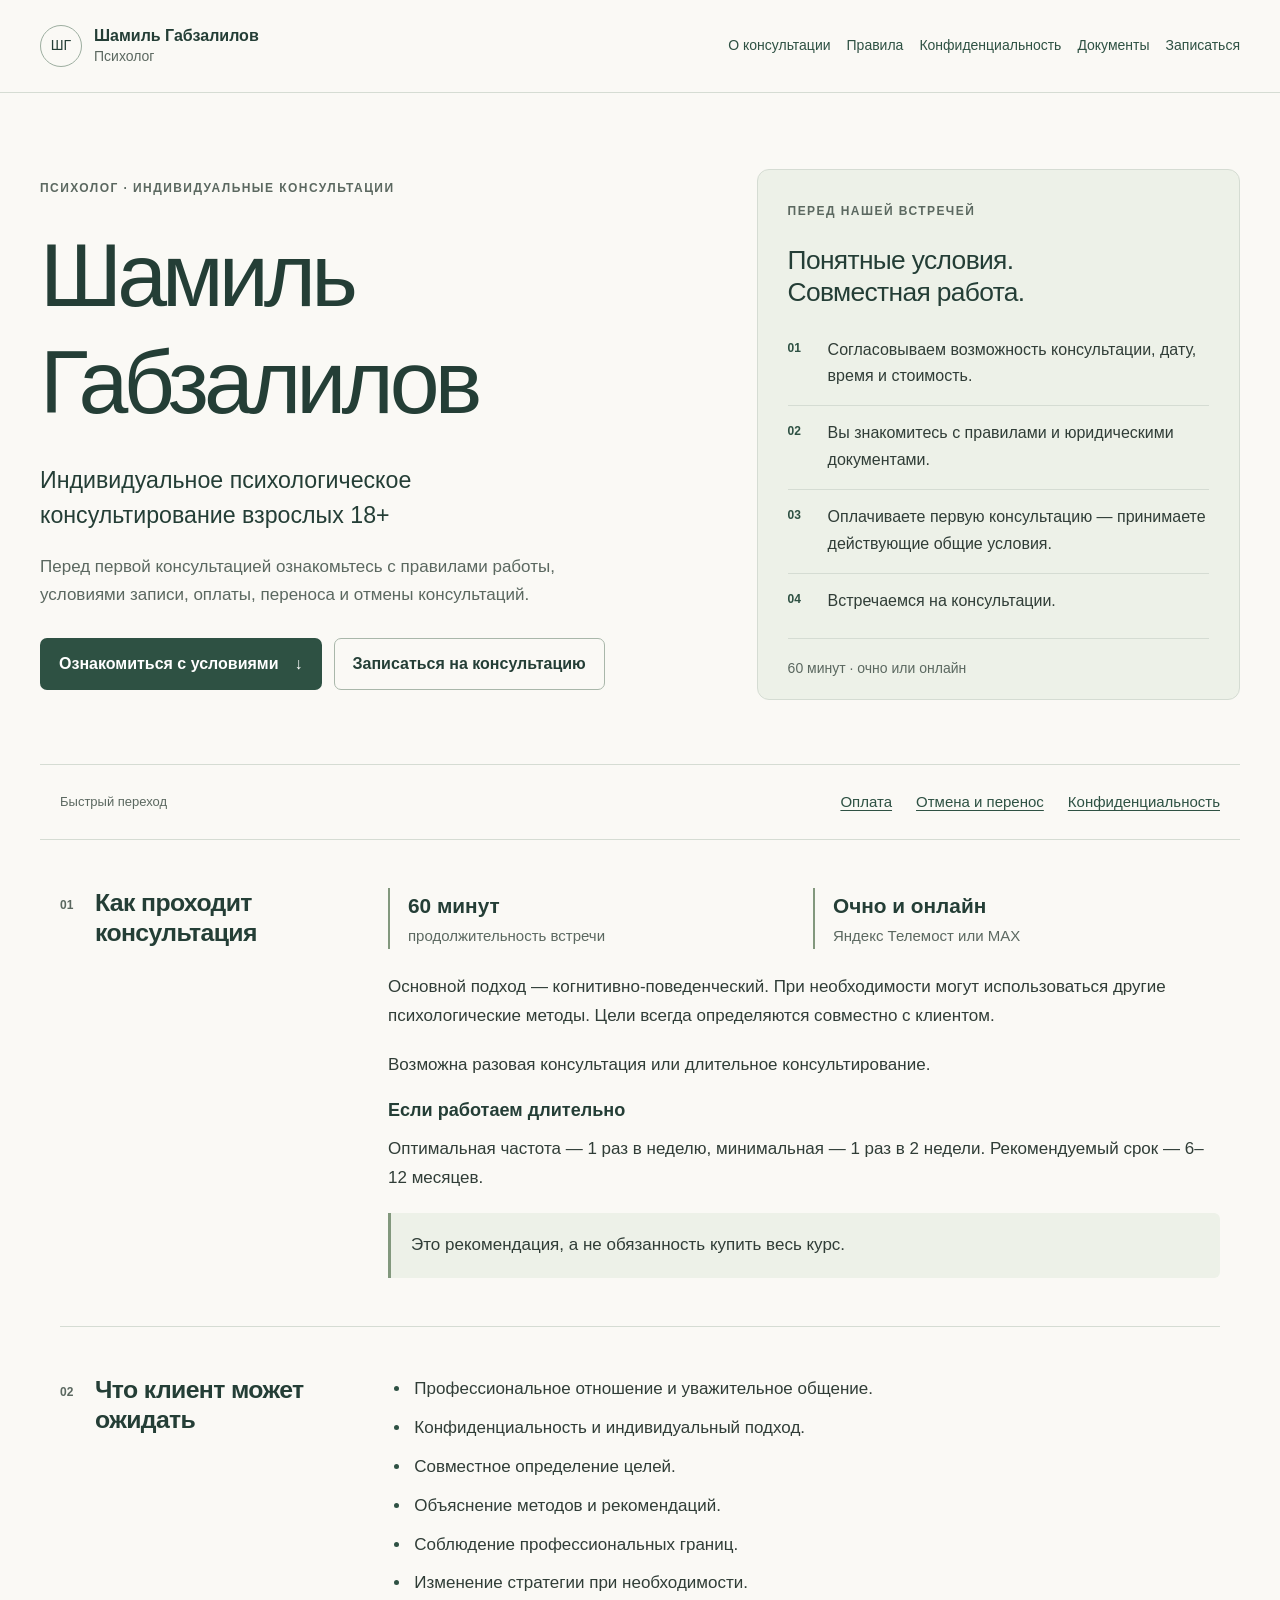
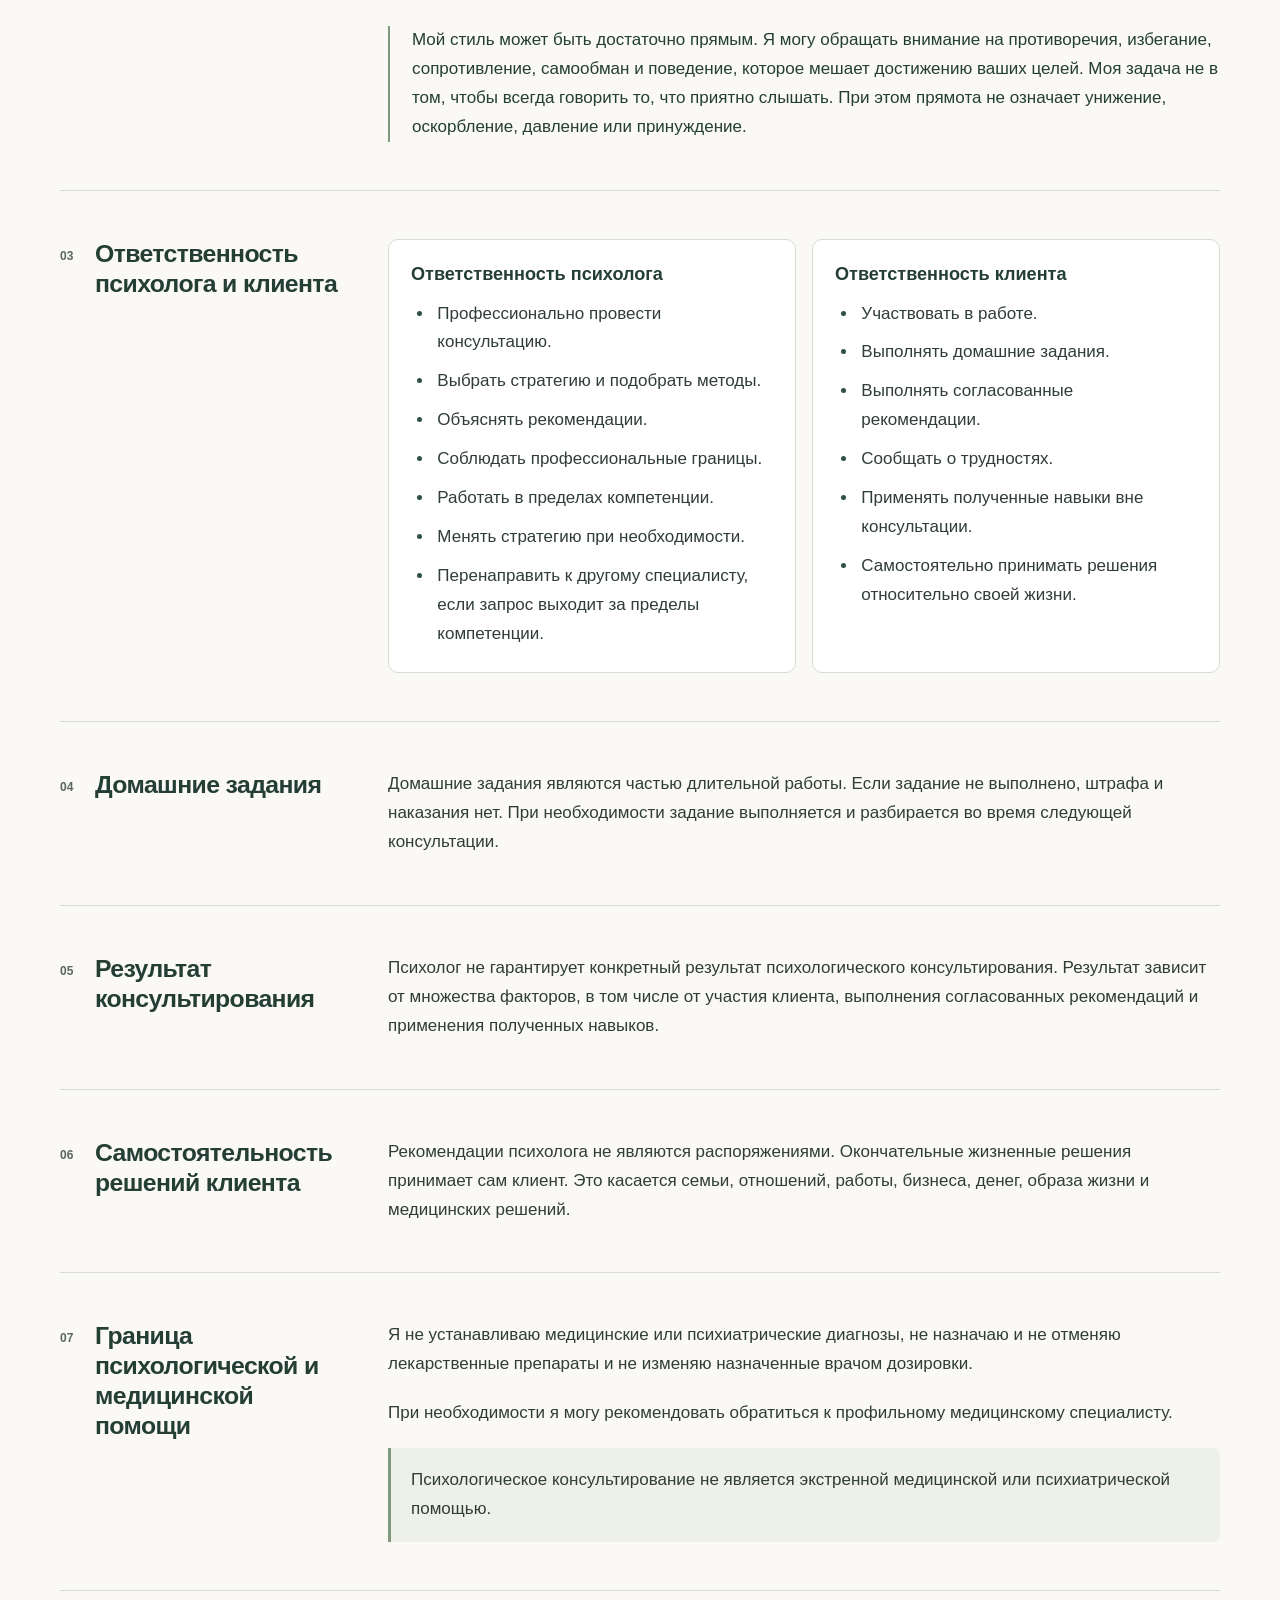
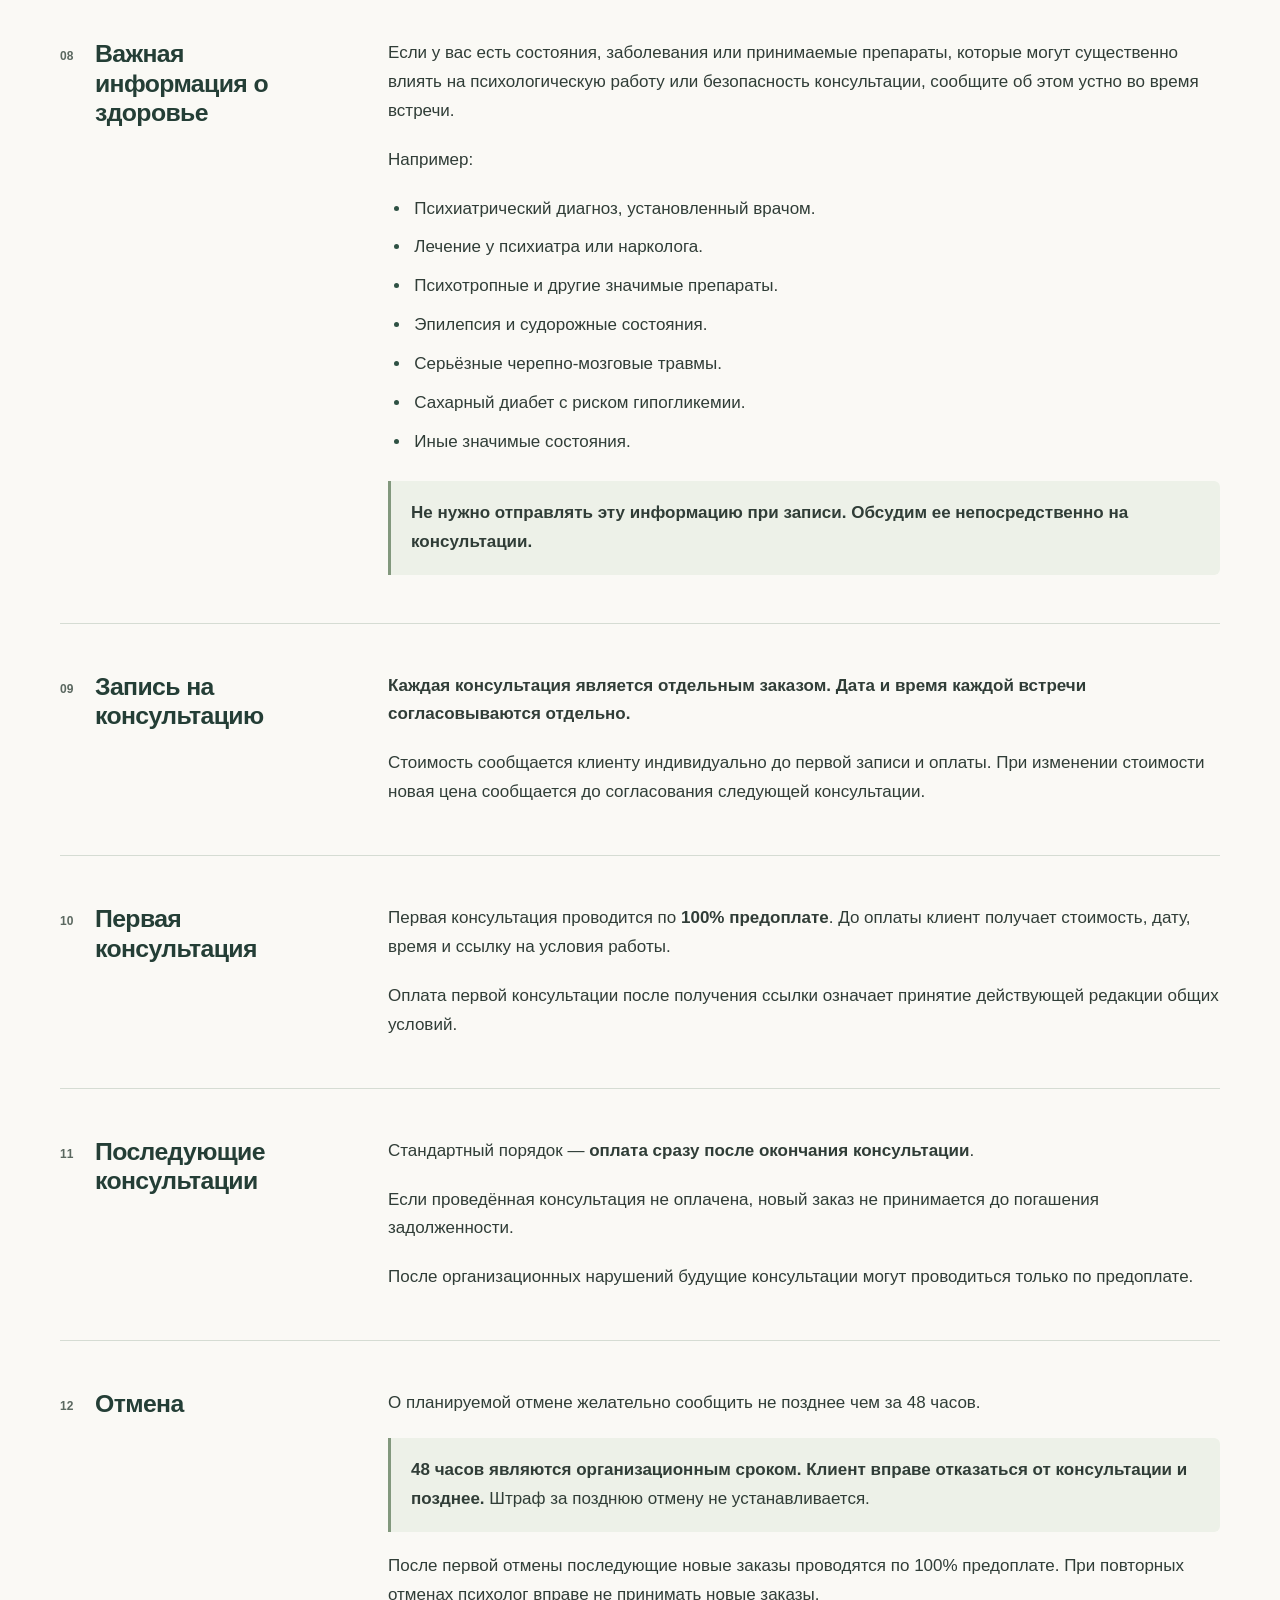
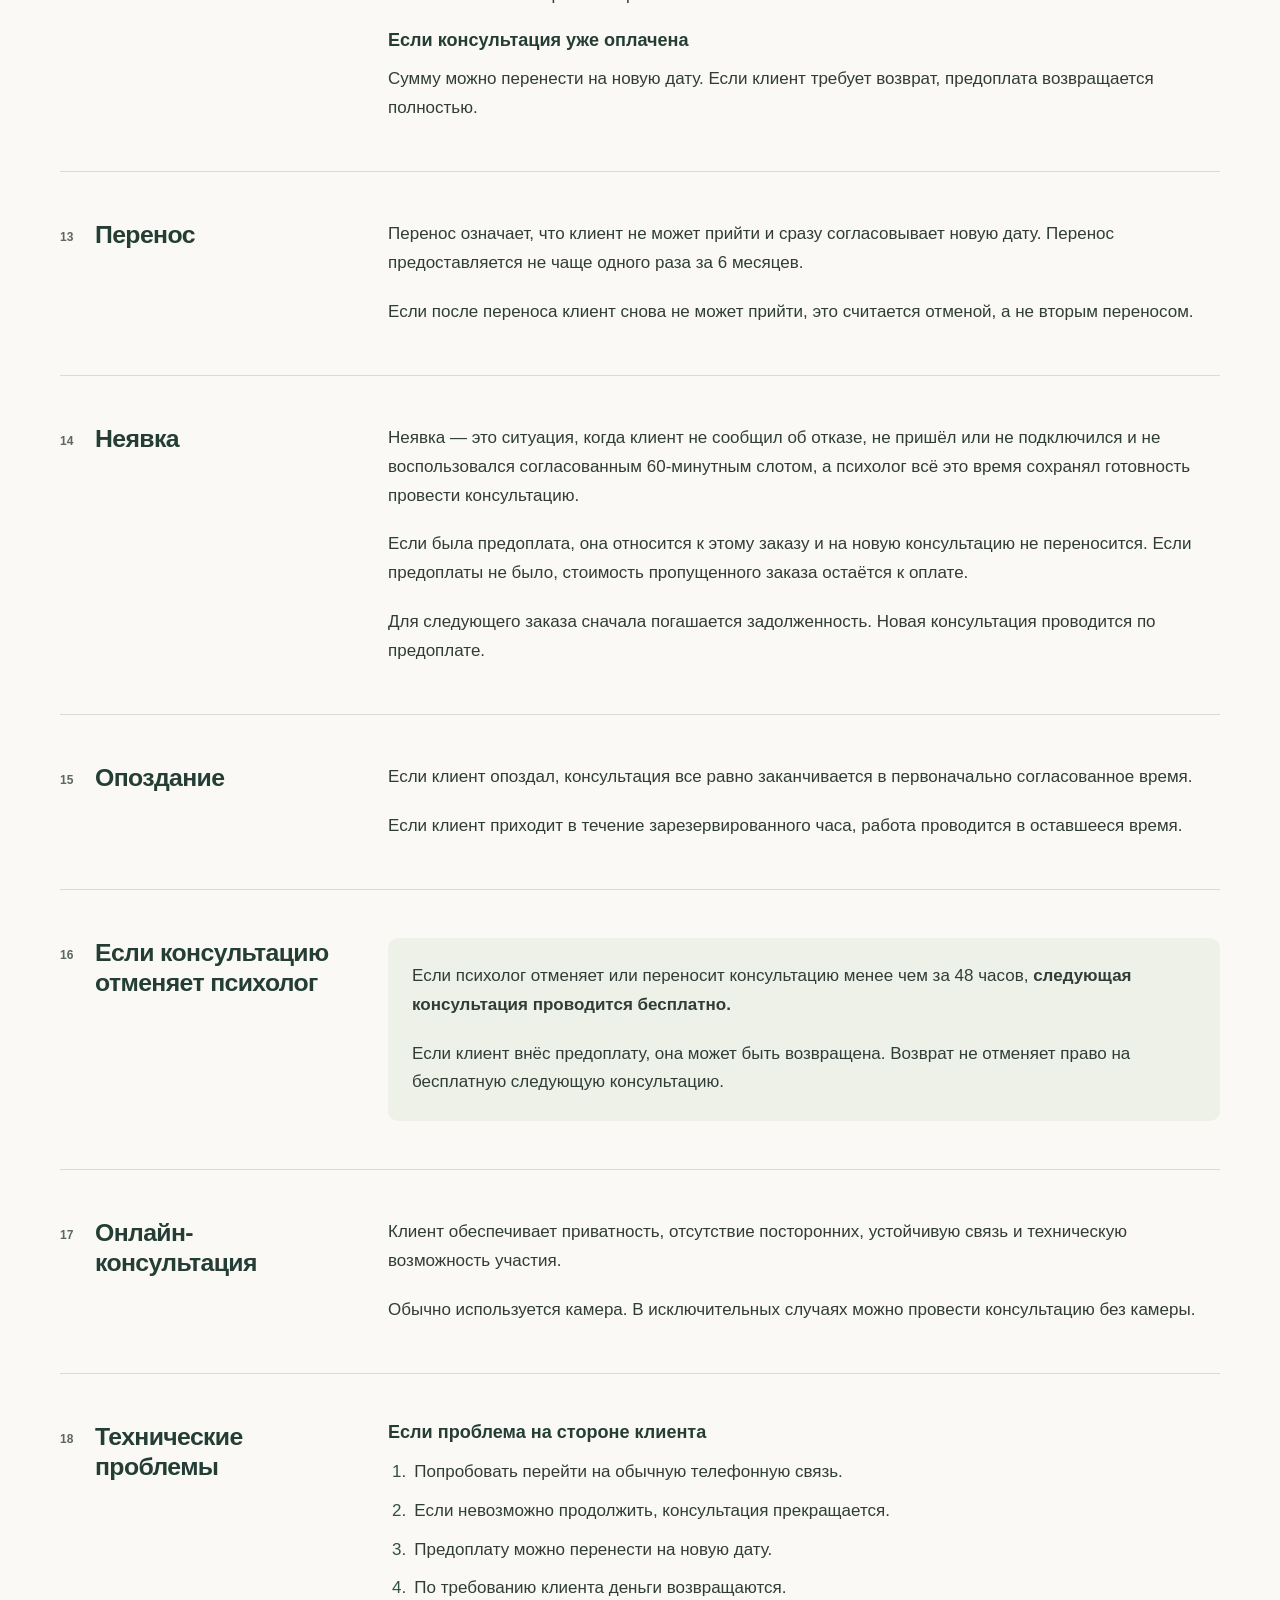
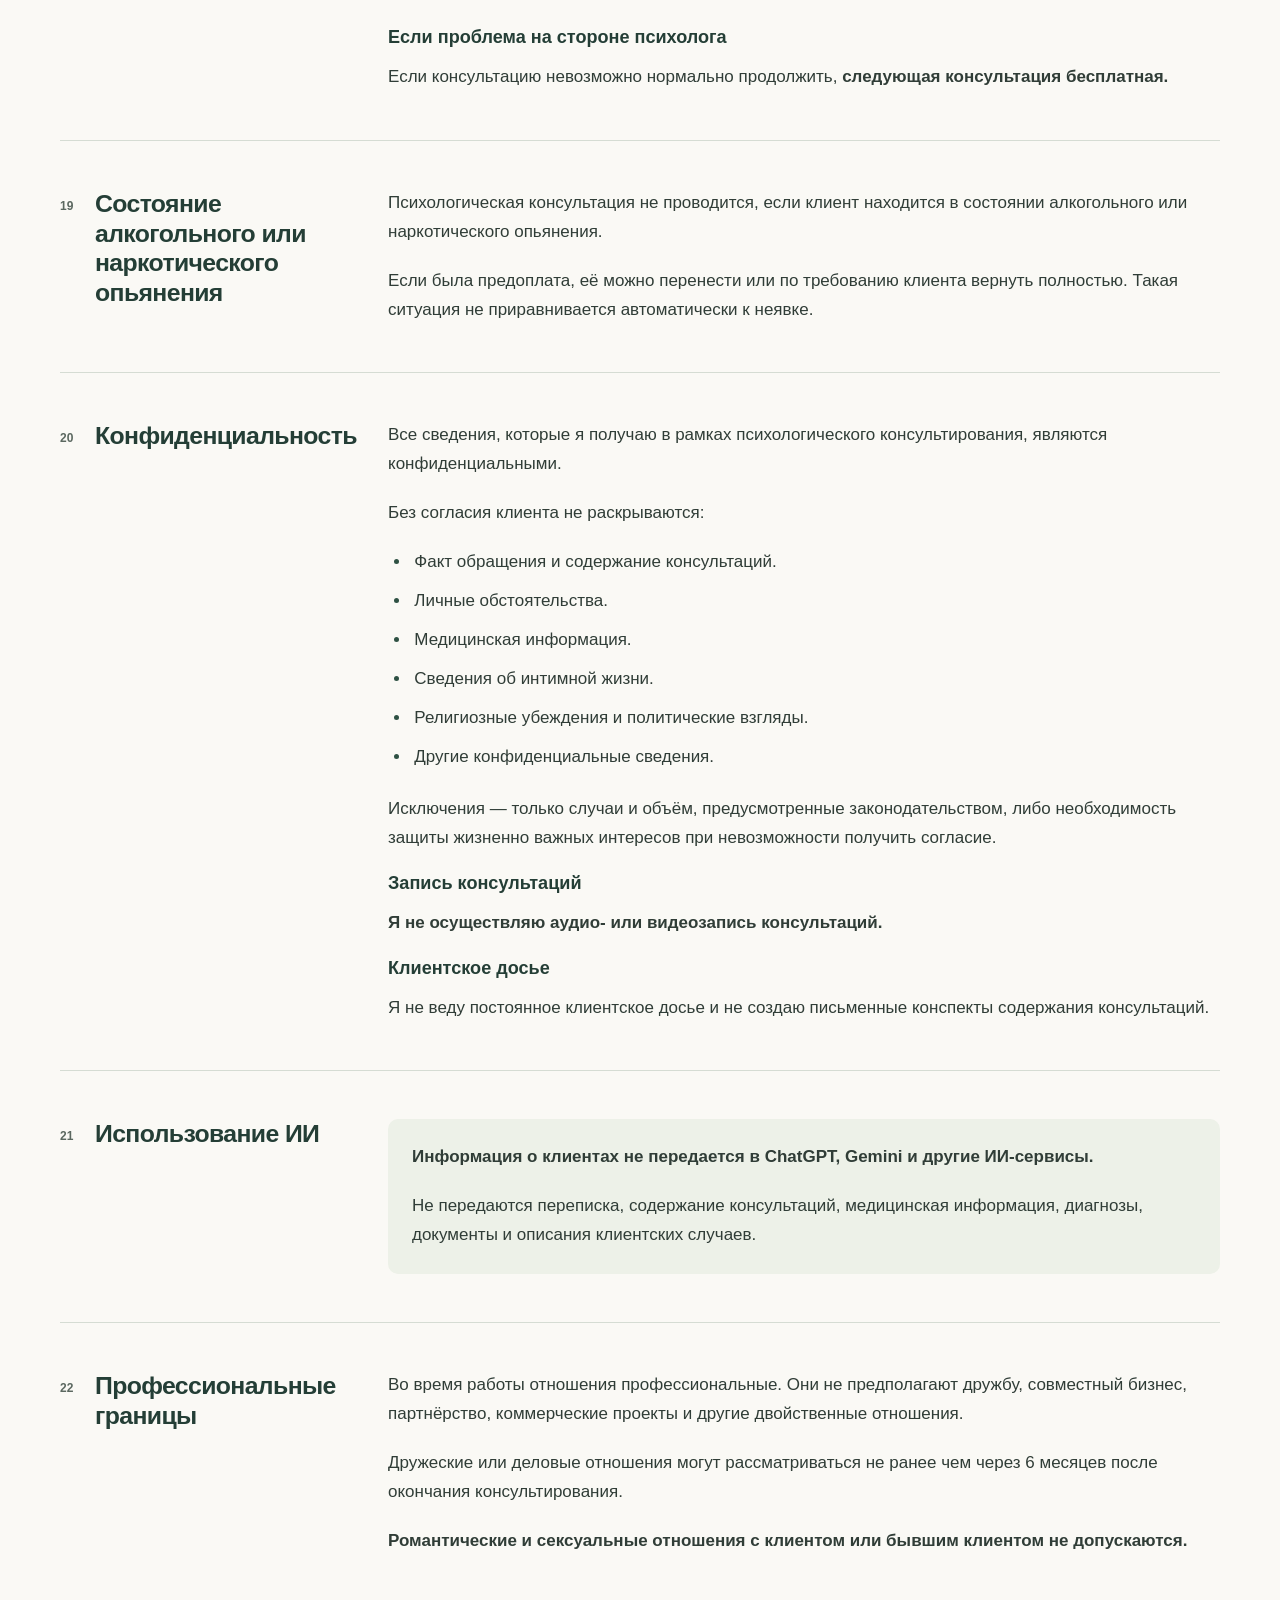
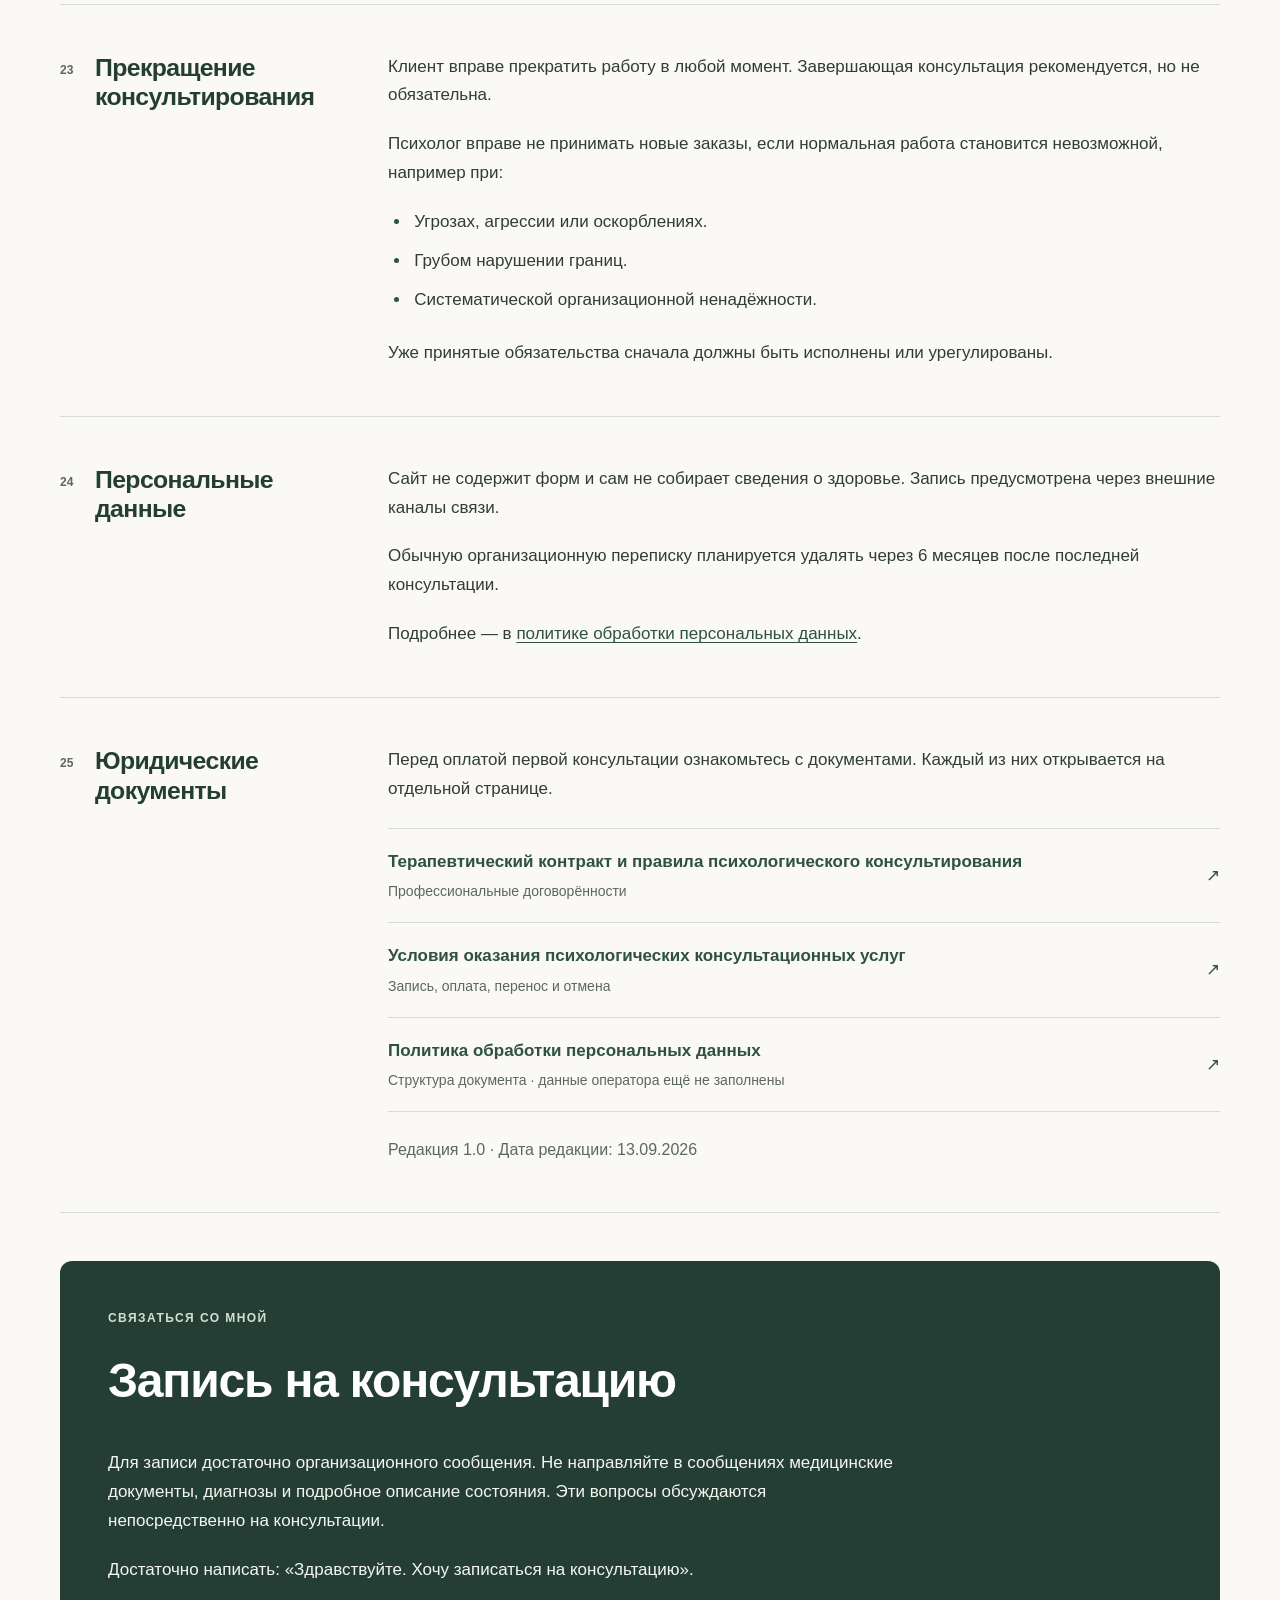
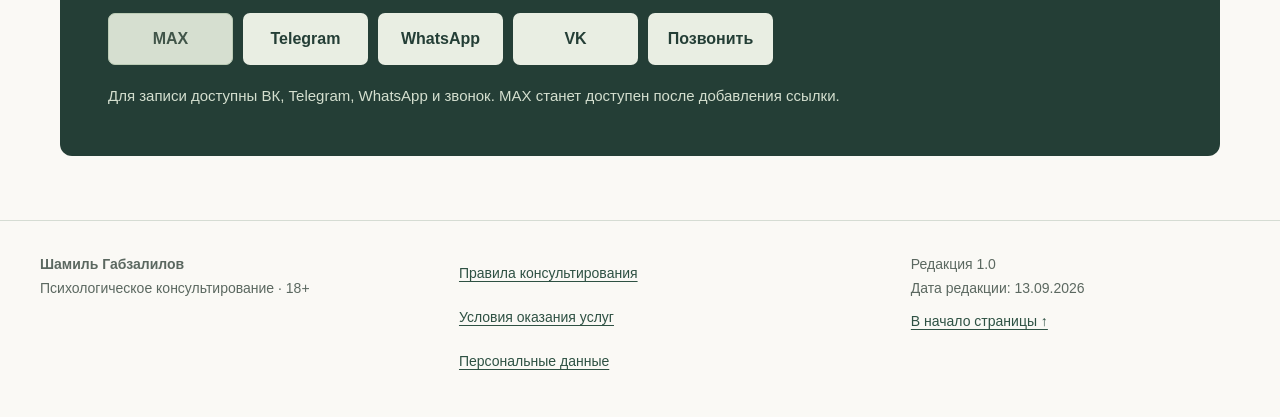
==== commit 34abab37: "feat: enable provided Telegram contact link" ====
--- a/index.html
+++ b/index.html
@@ -173,14 +173,13 @@
 </section><section id="documents" class="content-section" aria-labelledby="documents-title"><div class="section-heading"><span class="section-number" aria-hidden="true">25</span><h2 id="documents-title">Юридические документы</h2></div><div class="section-body"><p>Перед оплатой первой консультации ознакомьтесь с документами. Каждый из них открывается на отдельной странице.</p><div class="document-links"><a href="legal/therapy-contract.html"><span>Терапевтический контракт и правила психологического консультирования<small>Профессиональные договорённости</small></span><span aria-hidden="true">↗</span></a><a href="legal/terms.html"><span>Условия оказания психологических консультационных услуг<small>Запись, оплата, перенос и отмена</small></span><span aria-hidden="true">↗</span></a><a href="legal/privacy.html"><span>Политика обработки персональных данных<small>Структура документа · данные оператора ещё не заполнены</small></span><span aria-hidden="true">↗</span></a></div><p class="muted">Редакция 1.0 · Дата редакции: 13.09.2026</p></div></section></div><section id="contact" class="contact-section" aria-labelledby="contact-title"><p class="eyebrow">Связаться со мной</p><h2 id="contact-title">Запись на консультацию</h2><p class="contact-warning"><strong>Для записи достаточно организационного сообщения. Не направляйте в сообщениях медицинские документы, диагнозы и подробное описание состояния. Эти вопросы обсуждаются непосредственно на консультации.</strong></p><p>Достаточно написать: «Здравствуйте. Хочу записаться на консультацию».</p>
 <!-- CONTACT_CONFIGURATION — единственное место для контактных значений.
 TODO_MAX_URL
-TODO_TELEGRAM_URL
-ВК, WhatsApp и звонки подключены. Каналы без предоставленных данных остаются disabled.
+ВК, Telegram, WhatsApp и звонки подключены. Каналы без предоставленных данных остаются disabled.
 При получении контактов замените соответствующую кнопку ссылкой a с классом button contact-button.
 Для телефона используйте href="tel:..." с подтверждённым номером.
 Для ссылки в новой вкладке добавьте target="_blank" rel="noopener noreferrer".
 Удалите каждый заполненный маркер из комментария. Обновите пояснение доступности каналов.
 -->
-<div class="contact-buttons"><button class="button contact-button" type="button" disabled>MAX</button><button class="button contact-button" type="button" disabled>Telegram</button><a class="button contact-button" href="https://wa.me/79273266777" target="_blank" rel="noopener noreferrer">WhatsApp</a><a class="button contact-button" href="https://vk.com/gabza777" target="_blank" rel="noopener noreferrer">VK</a><a class="button contact-button" href="tel:+79273266777">Позвонить</a></div><p class="contact-status">Для записи доступны ВК, WhatsApp и звонок. MAX и Telegram станут доступны после заполнения контактов.</p></section></main>
+<div class="contact-buttons"><button class="button contact-button" type="button" disabled>MAX</button><a class="button contact-button" href="https://t.me/ShamilGa" target="_blank" rel="noopener noreferrer">Telegram</a><a class="button contact-button" href="https://wa.me/79273266777" target="_blank" rel="noopener noreferrer">WhatsApp</a><a class="button contact-button" href="https://vk.com/gabza777" target="_blank" rel="noopener noreferrer">VK</a><a class="button contact-button" href="tel:+79273266777">Позвонить</a></div><p class="contact-status">Для записи доступны ВК, Telegram, WhatsApp и звонок. MAX станет доступен после добавления ссылки.</p></section></main>
 <footer class="site-footer"><div class="footer-inner"><p><strong>Шамиль Габзалилов</strong><br>Психологическое консультирование · 18+</p><p><a href="legal/therapy-contract.html">Правила консультирования</a><br><a href="legal/terms.html">Условия оказания услуг</a><br><a href="legal/privacy.html">Персональные данные</a></p><p>Редакция 1.0<br>Дата редакции: 13.09.2026<br><a href="#main">В начало страницы ↑</a></p></div></footer>
 </body>
 </html>
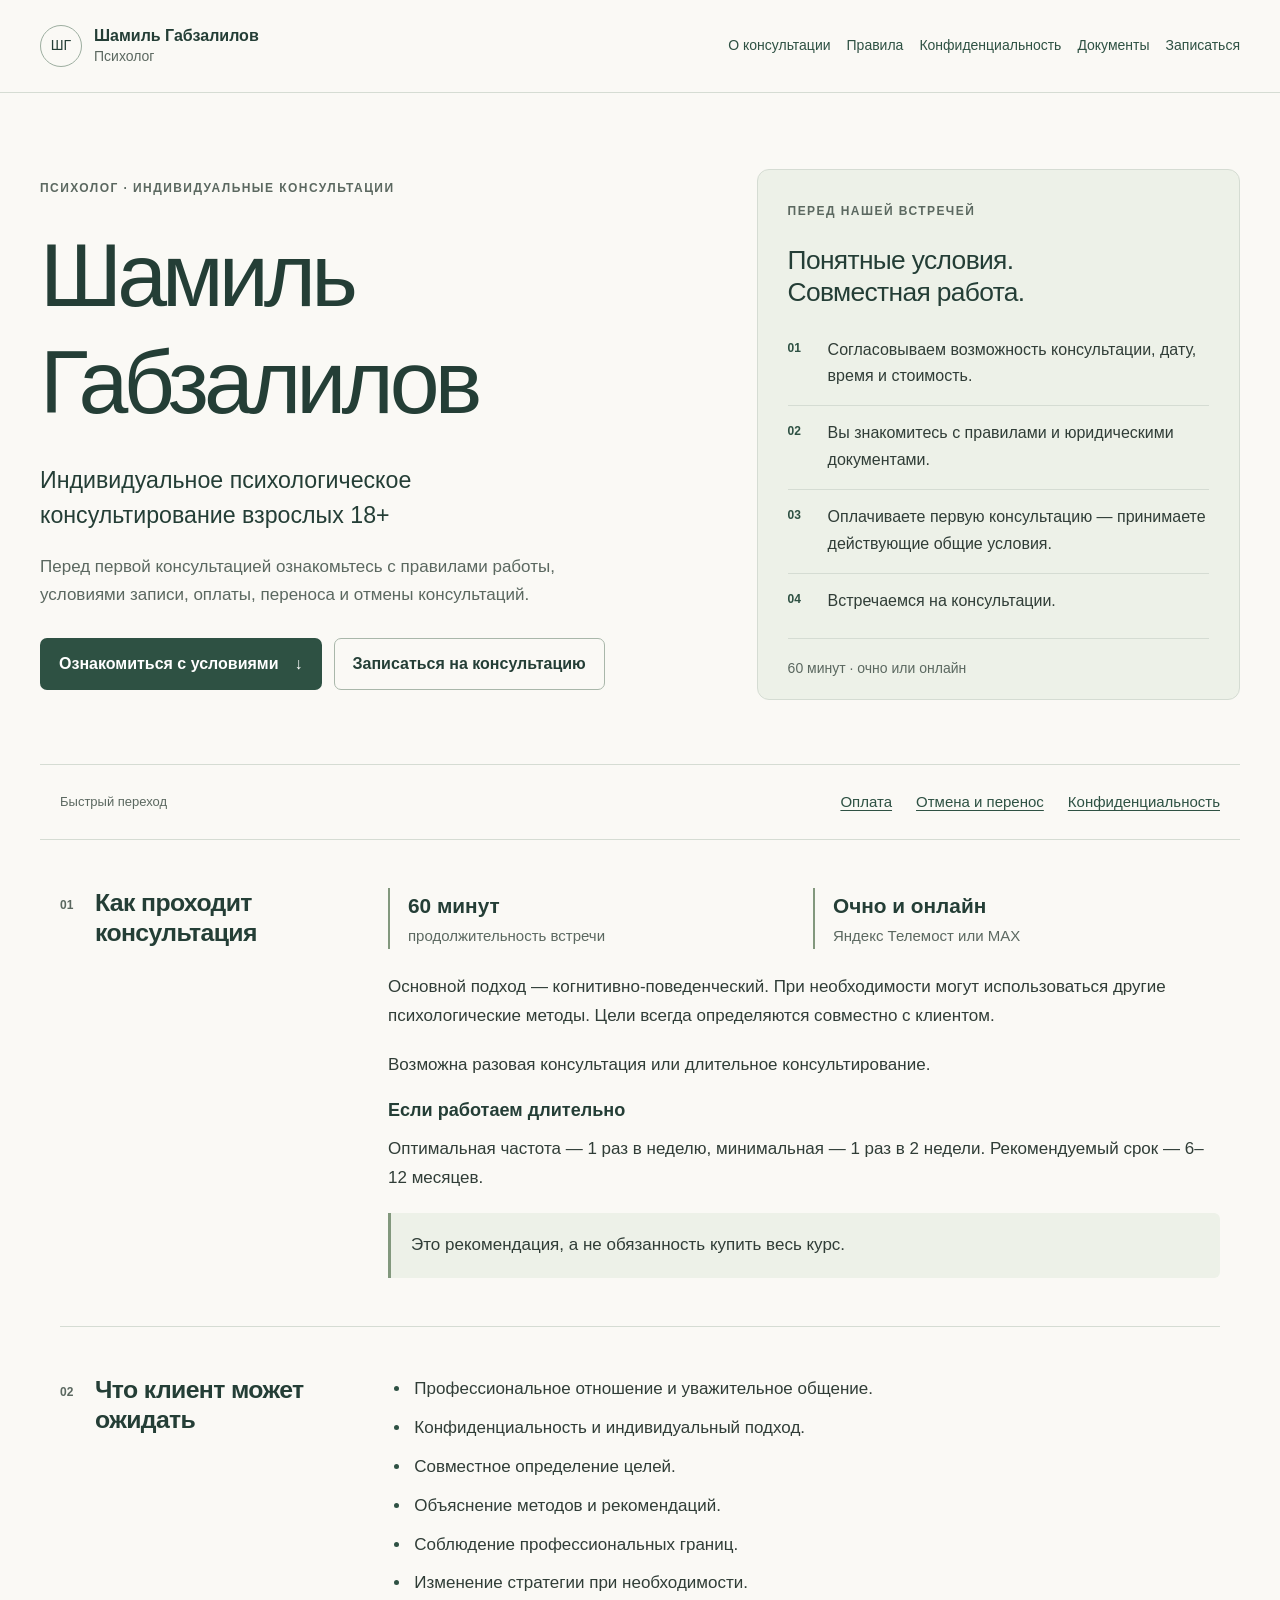
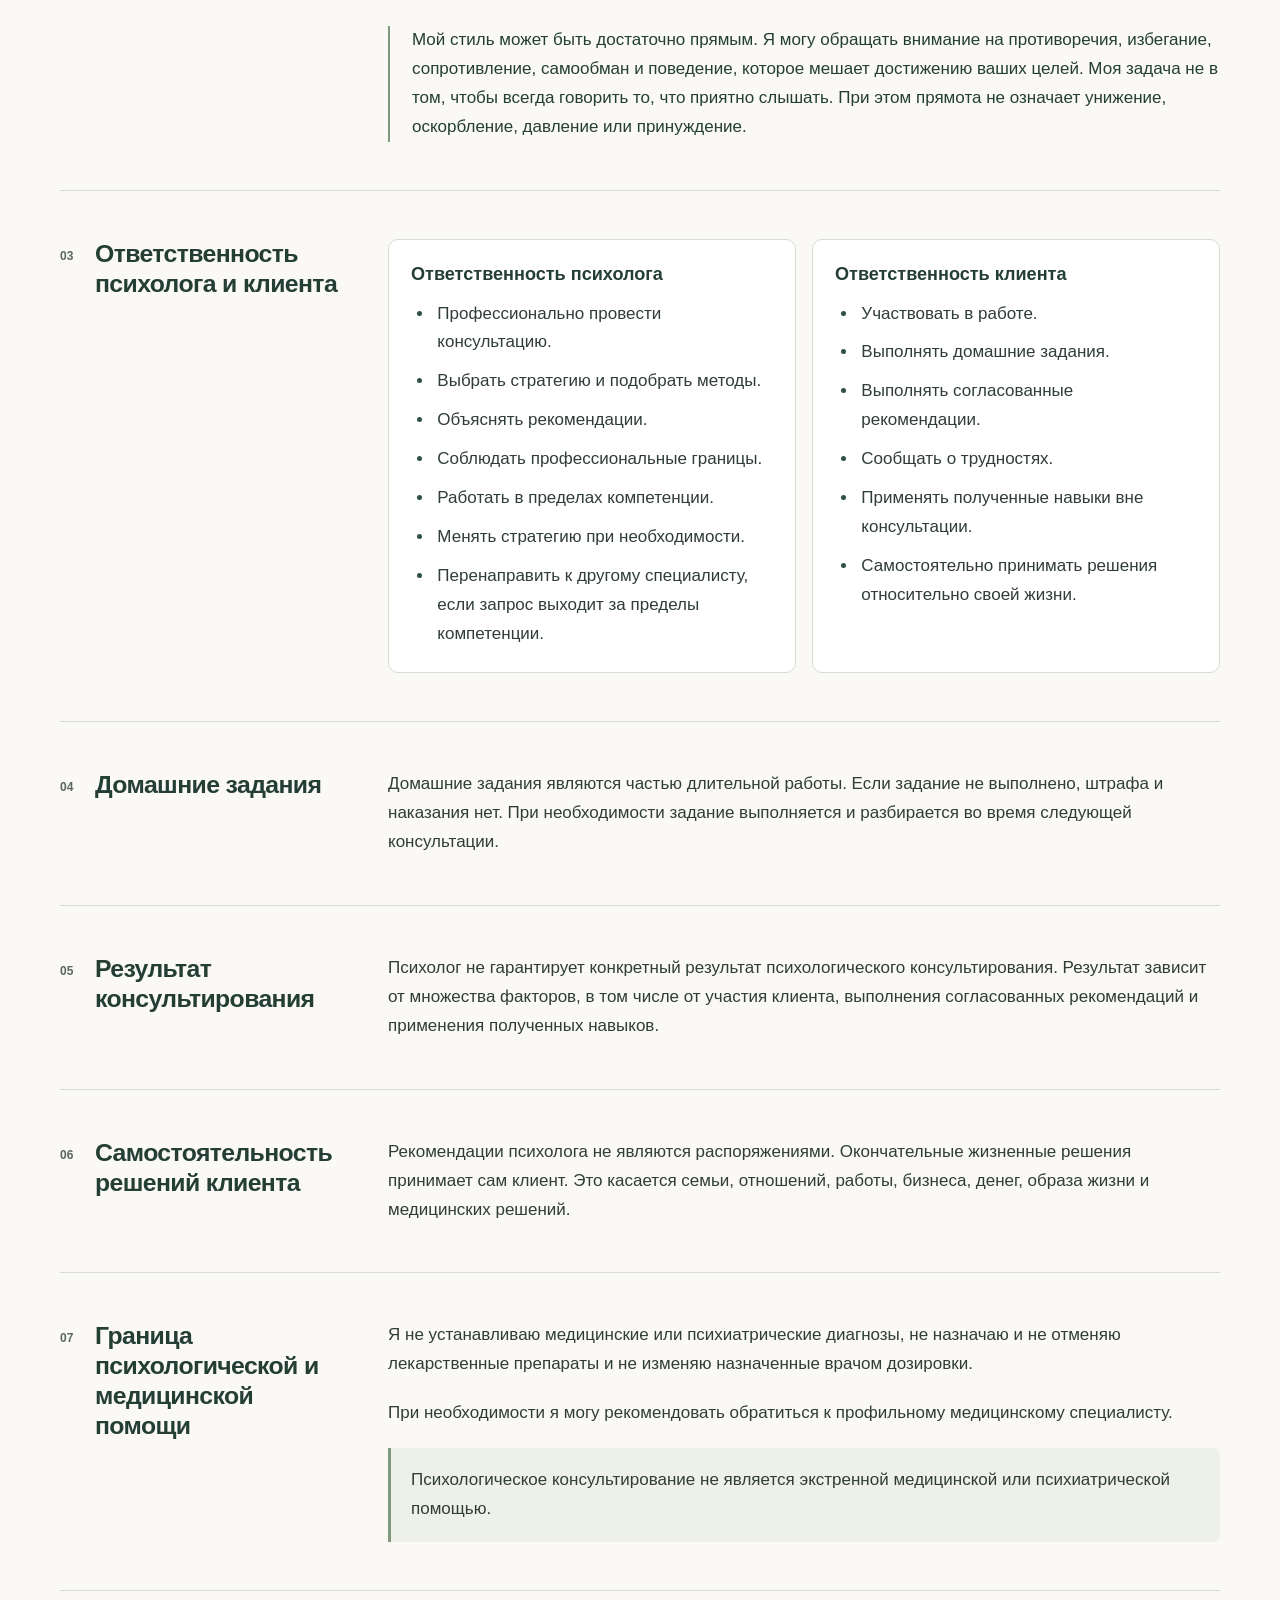
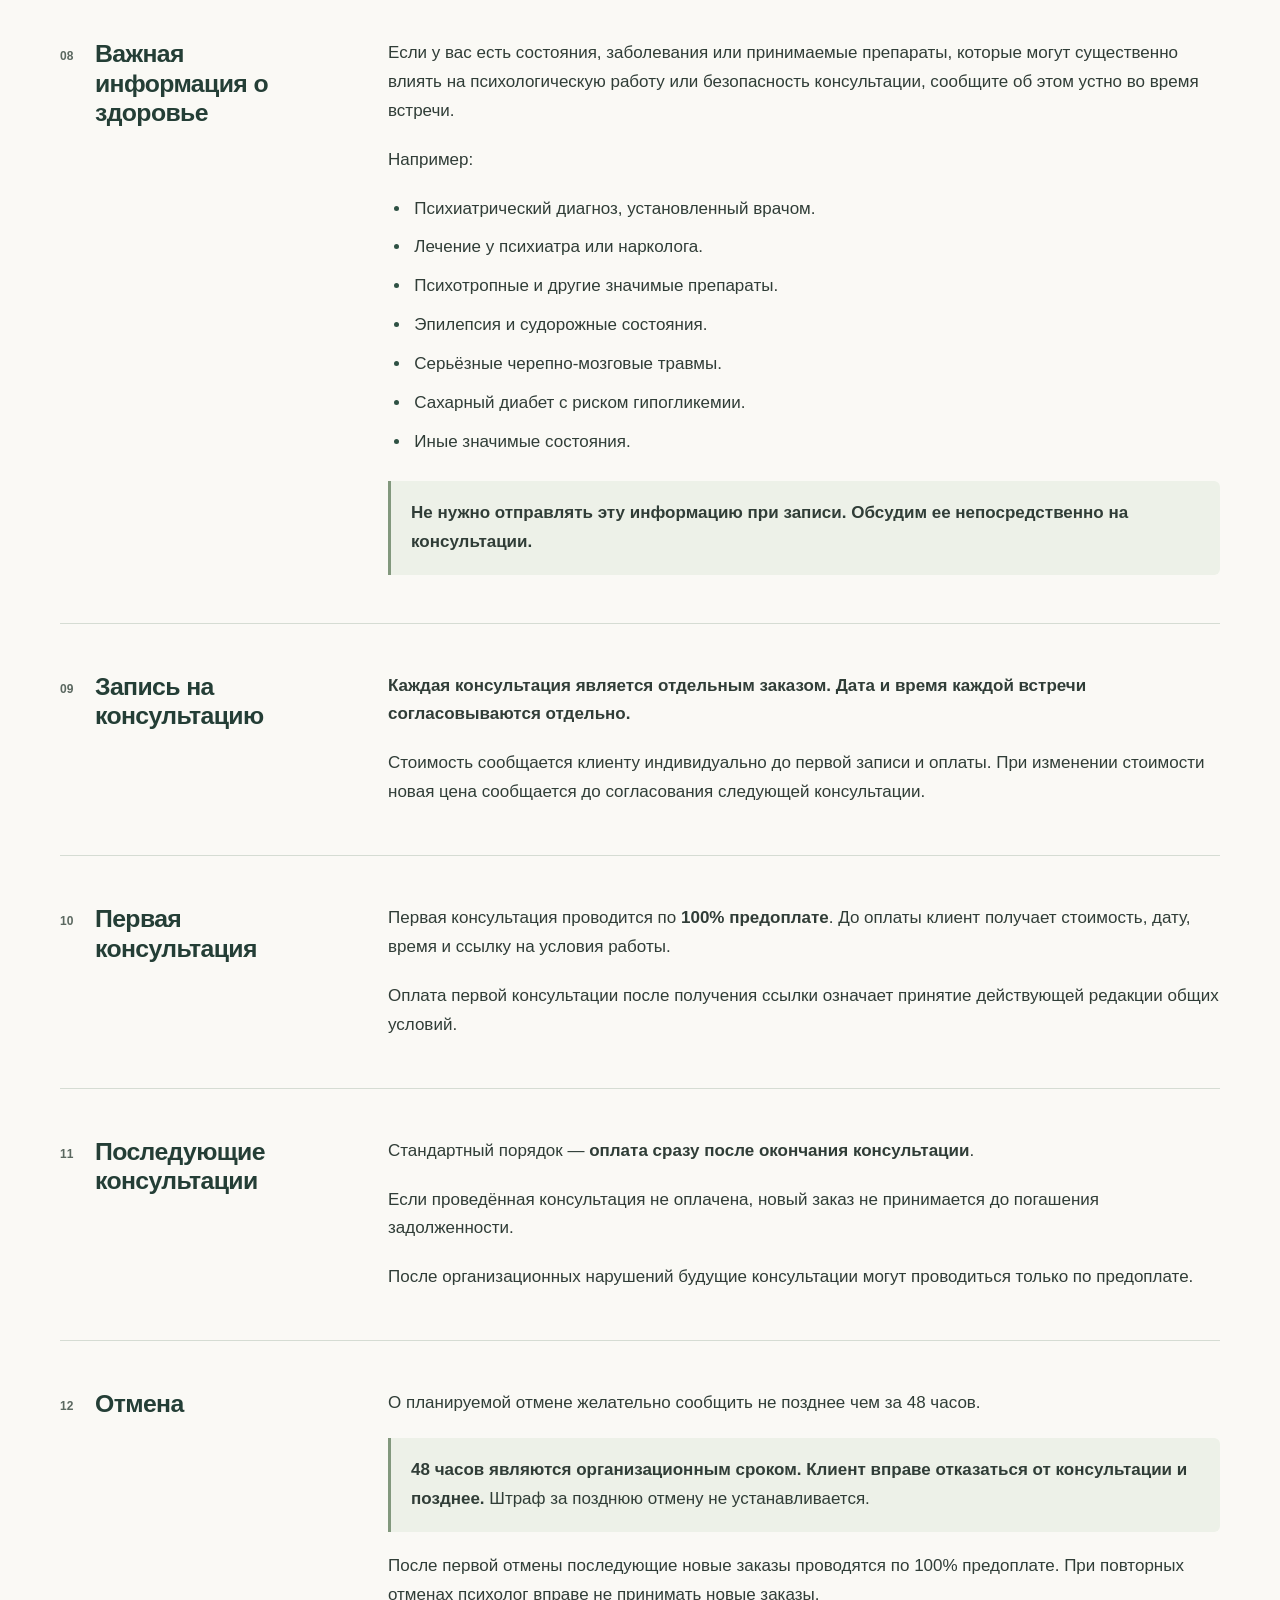
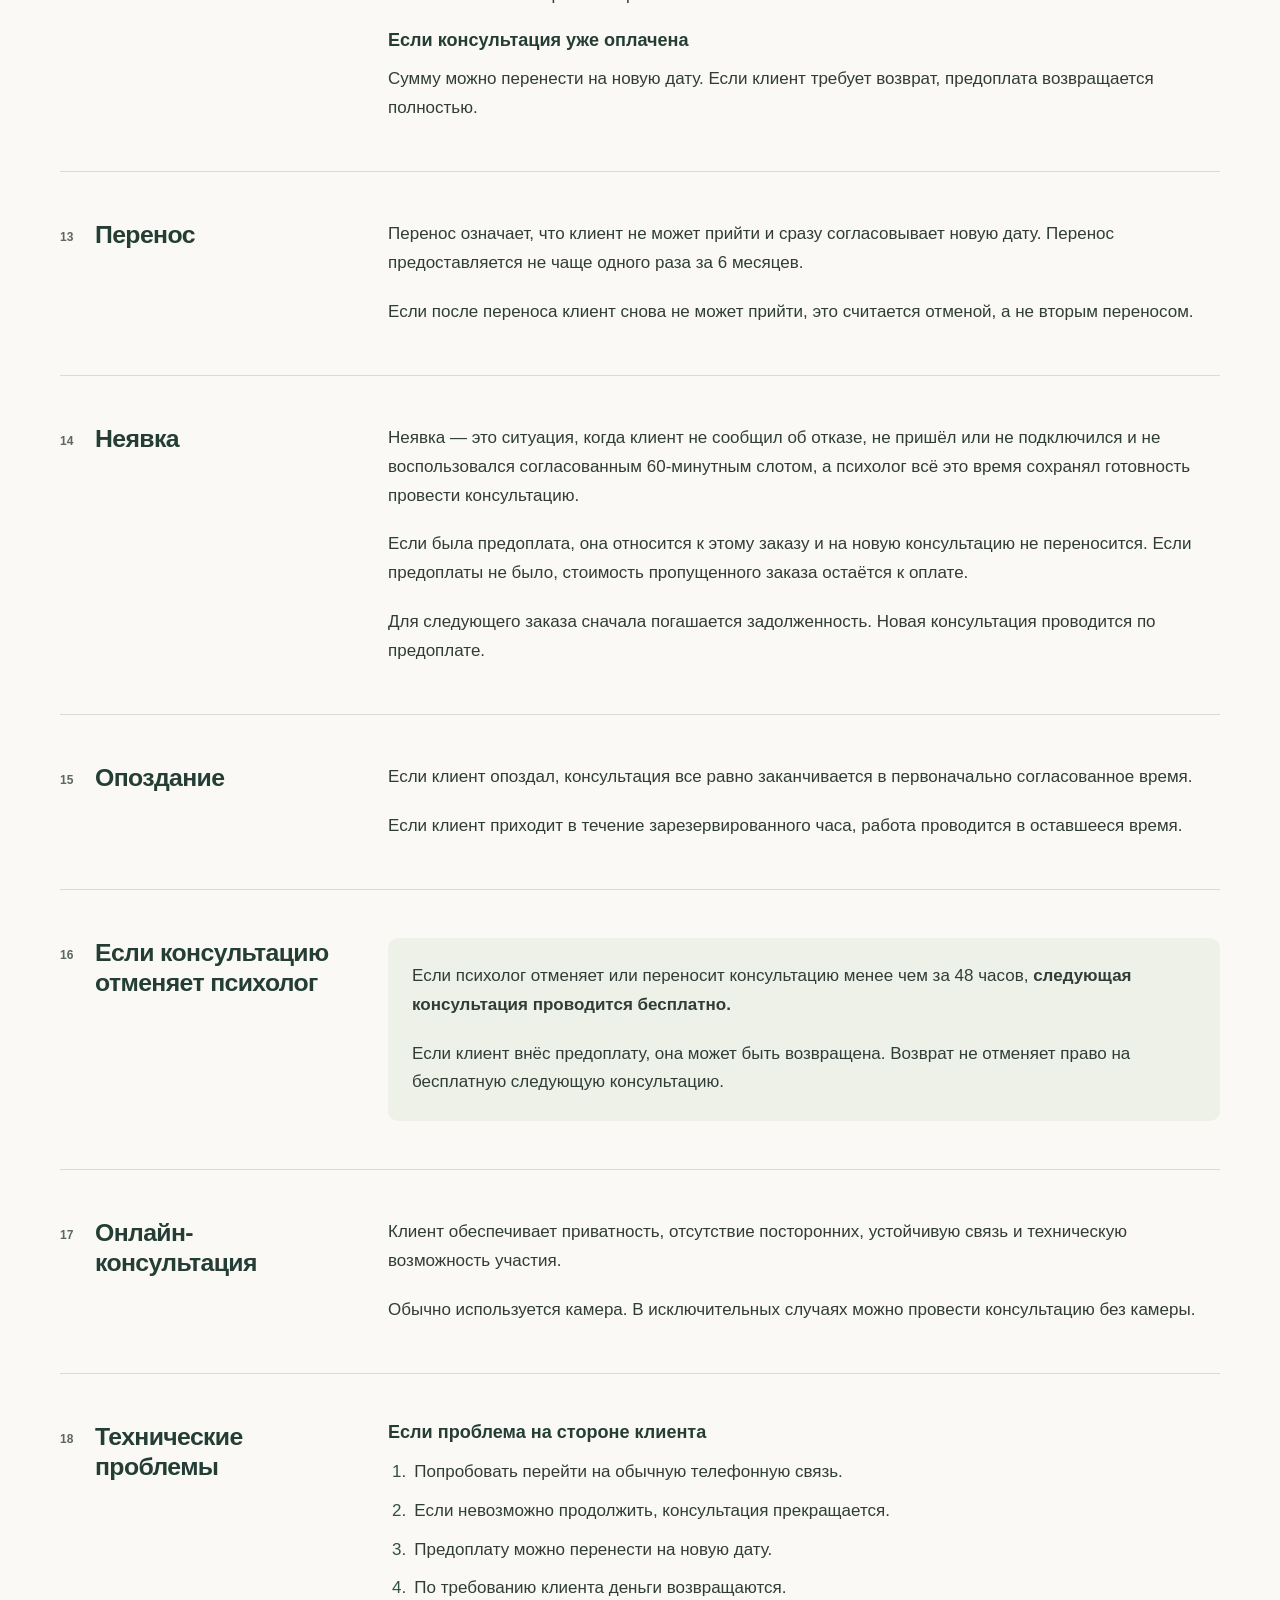
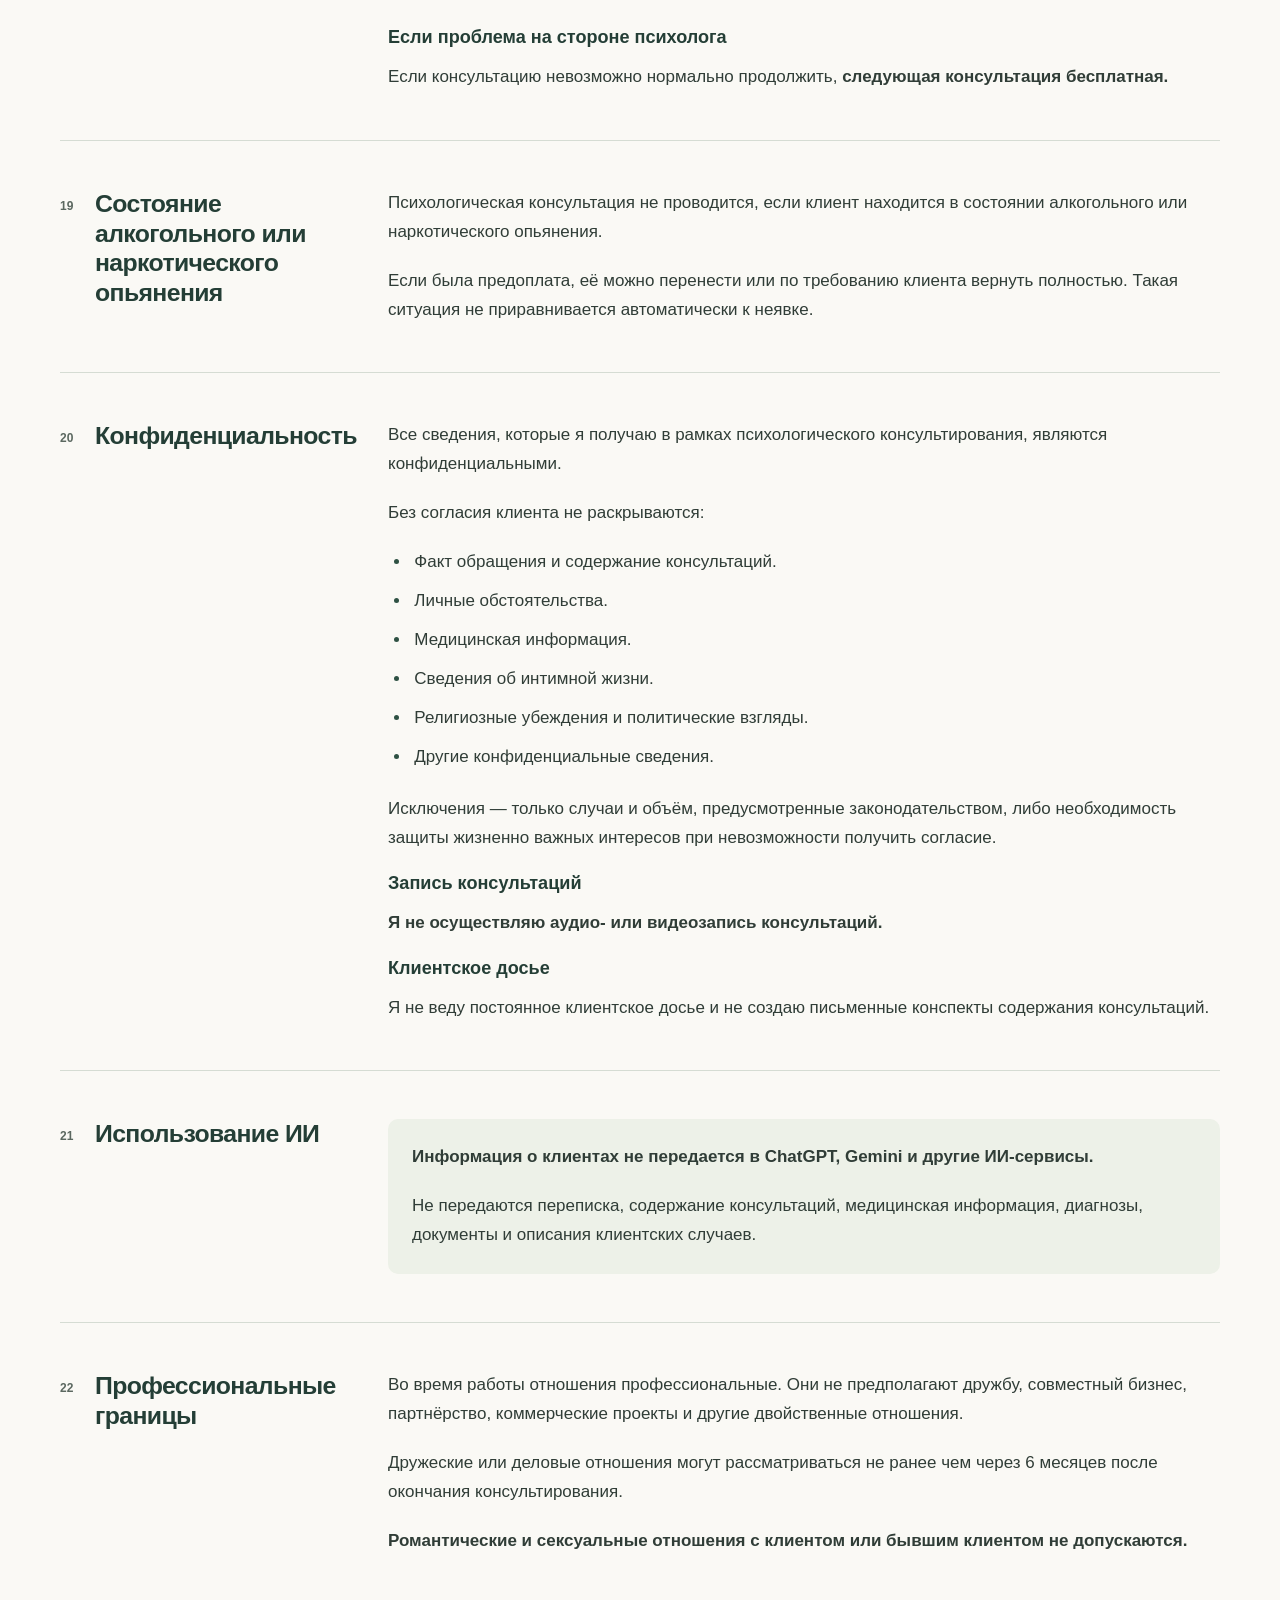
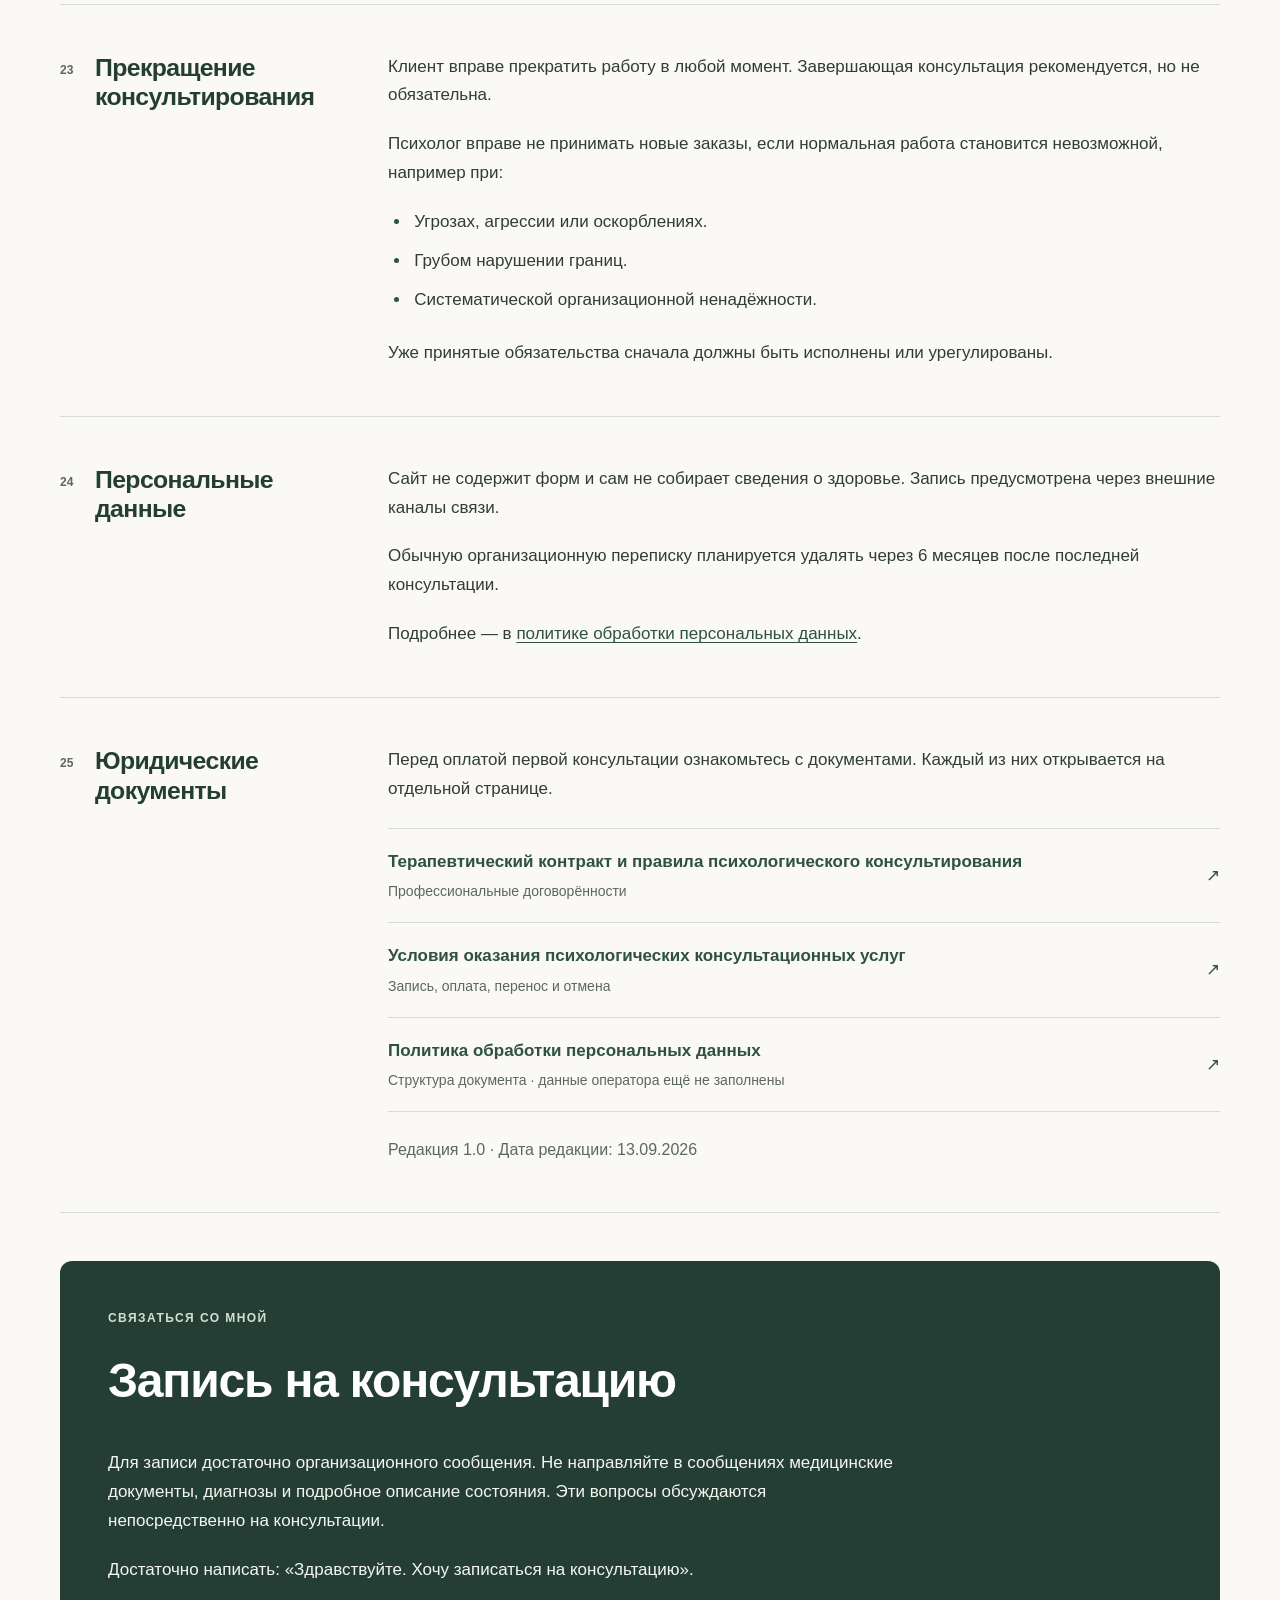
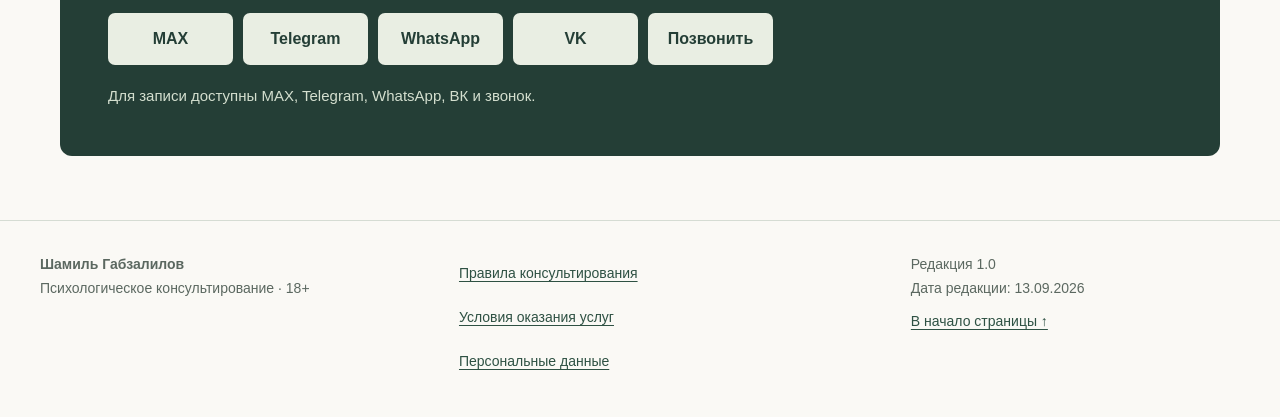
==== commit f37c17c7: "feat: enable provided MAX contact link" ====
--- a/index.html
+++ b/index.html
@@ -172,14 +172,11 @@
 <div class="section-body"><p>Сайт не содержит форм и сам не собирает сведения о здоровье. Запись предусмотрена через внешние каналы связи.</p><p>Обычную организационную переписку планируется удалять через 6 месяцев после последней консультации.</p><p>Подробнее — в <a href="legal/privacy.html">политике обработки персональных данных</a>.</p></div>
 </section><section id="documents" class="content-section" aria-labelledby="documents-title"><div class="section-heading"><span class="section-number" aria-hidden="true">25</span><h2 id="documents-title">Юридические документы</h2></div><div class="section-body"><p>Перед оплатой первой консультации ознакомьтесь с документами. Каждый из них открывается на отдельной странице.</p><div class="document-links"><a href="legal/therapy-contract.html"><span>Терапевтический контракт и правила психологического консультирования<small>Профессиональные договорённости</small></span><span aria-hidden="true">↗</span></a><a href="legal/terms.html"><span>Условия оказания психологических консультационных услуг<small>Запись, оплата, перенос и отмена</small></span><span aria-hidden="true">↗</span></a><a href="legal/privacy.html"><span>Политика обработки персональных данных<small>Структура документа · данные оператора ещё не заполнены</small></span><span aria-hidden="true">↗</span></a></div><p class="muted">Редакция 1.0 · Дата редакции: 13.09.2026</p></div></section></div><section id="contact" class="contact-section" aria-labelledby="contact-title"><p class="eyebrow">Связаться со мной</p><h2 id="contact-title">Запись на консультацию</h2><p class="contact-warning"><strong>Для записи достаточно организационного сообщения. Не направляйте в сообщениях медицинские документы, диагнозы и подробное описание состояния. Эти вопросы обсуждаются непосредственно на консультации.</strong></p><p>Достаточно написать: «Здравствуйте. Хочу записаться на консультацию».</p>
 <!-- CONTACT_CONFIGURATION — единственное место для контактных значений.
-TODO_MAX_URL
-ВК, Telegram, WhatsApp и звонки подключены. Каналы без предоставленных данных остаются disabled.
-При получении контактов замените соответствующую кнопку ссылкой a с классом button contact-button.
-Для телефона используйте href="tel:..." с подтверждённым номером.
-Для ссылки в новой вкладке добавьте target="_blank" rel="noopener noreferrer".
-Удалите каждый заполненный маркер из комментария. Обновите пояснение доступности каналов.
+Все пять каналов подключены по данным владельца. Адреса находятся в href ссылок ниже.
+Для телефона используйте tel: с подтверждённым номером.
+Для внешних ссылок в новых вкладках сохраняйте target="_blank" rel="noopener noreferrer".
 -->
-<div class="contact-buttons"><button class="button contact-button" type="button" disabled>MAX</button><a class="button contact-button" href="https://t.me/ShamilGa" target="_blank" rel="noopener noreferrer">Telegram</a><a class="button contact-button" href="https://wa.me/79273266777" target="_blank" rel="noopener noreferrer">WhatsApp</a><a class="button contact-button" href="https://vk.com/gabza777" target="_blank" rel="noopener noreferrer">VK</a><a class="button contact-button" href="tel:+79273266777">Позвонить</a></div><p class="contact-status">Для записи доступны ВК, Telegram, WhatsApp и звонок. MAX станет доступен после добавления ссылки.</p></section></main>
+<div class="contact-buttons"><a class="button contact-button" href="https://max.ru/u/f9LHodD0cOJuE3MCQk6IM6cFzciPZxIg8i415L56KbHry8ust7mIlnc7xtk" target="_blank" rel="noopener noreferrer">MAX</a><a class="button contact-button" href="https://t.me/ShamilGa" target="_blank" rel="noopener noreferrer">Telegram</a><a class="button contact-button" href="https://wa.me/79273266777" target="_blank" rel="noopener noreferrer">WhatsApp</a><a class="button contact-button" href="https://vk.com/gabza777" target="_blank" rel="noopener noreferrer">VK</a><a class="button contact-button" href="tel:+79273266777">Позвонить</a></div><p class="contact-status">Для записи доступны MAX, Telegram, WhatsApp, ВК и звонок.</p></section></main>
 <footer class="site-footer"><div class="footer-inner"><p><strong>Шамиль Габзалилов</strong><br>Психологическое консультирование · 18+</p><p><a href="legal/therapy-contract.html">Правила консультирования</a><br><a href="legal/terms.html">Условия оказания услуг</a><br><a href="legal/privacy.html">Персональные данные</a></p><p>Редакция 1.0<br>Дата редакции: 13.09.2026<br><a href="#main">В начало страницы ↑</a></p></div></footer>
 </body>
 </html>
